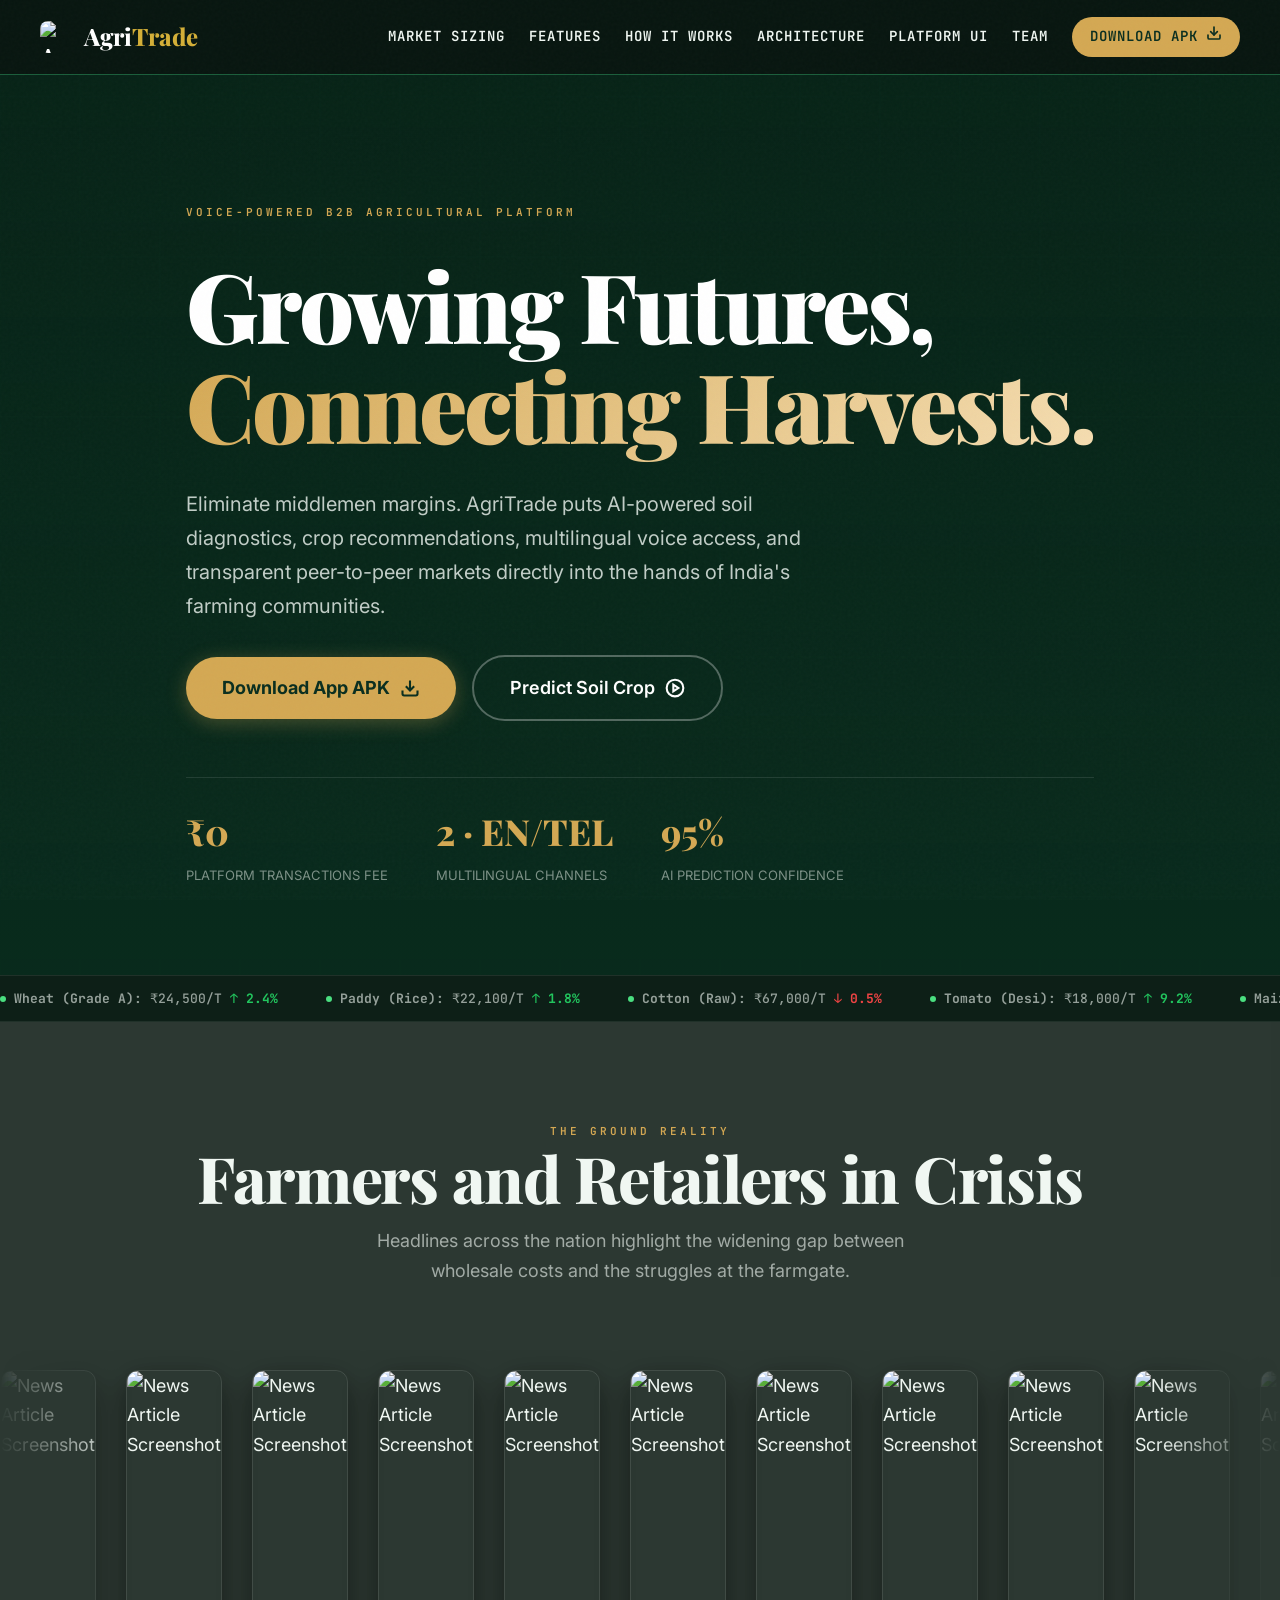
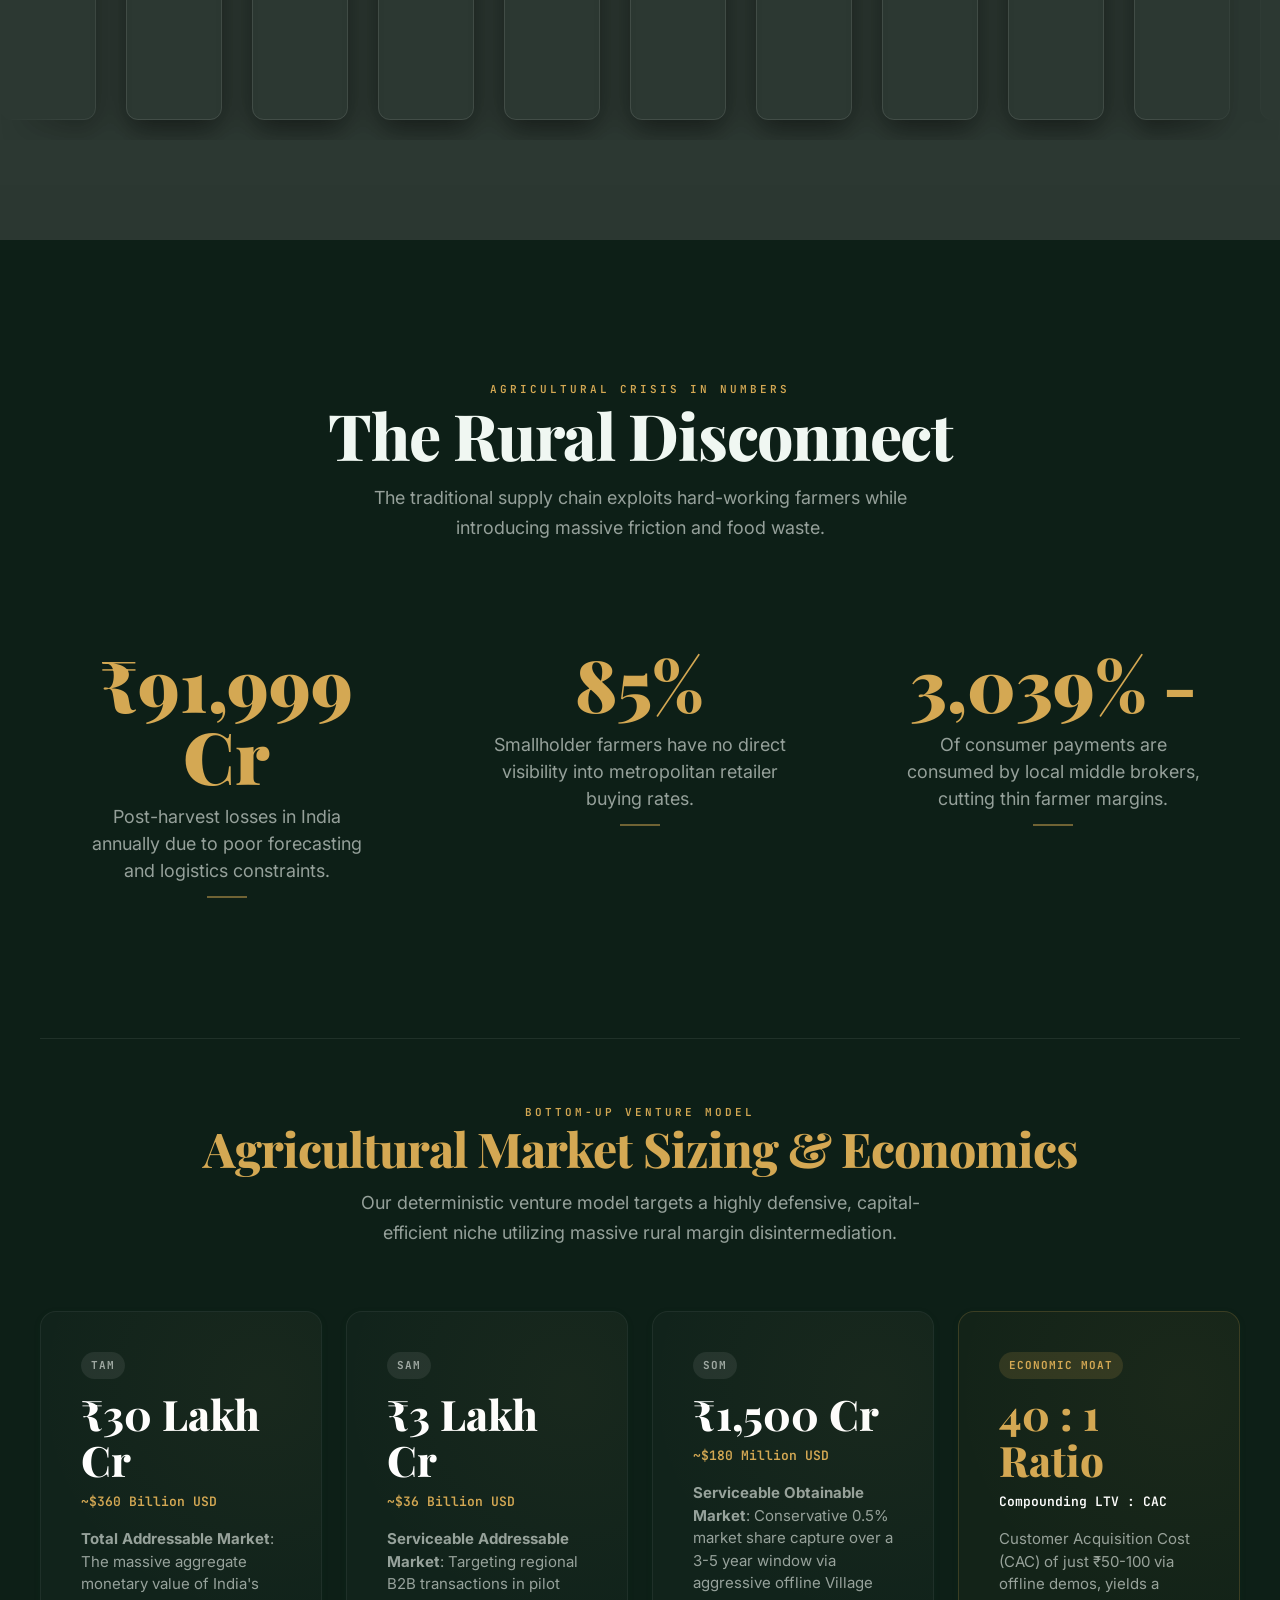
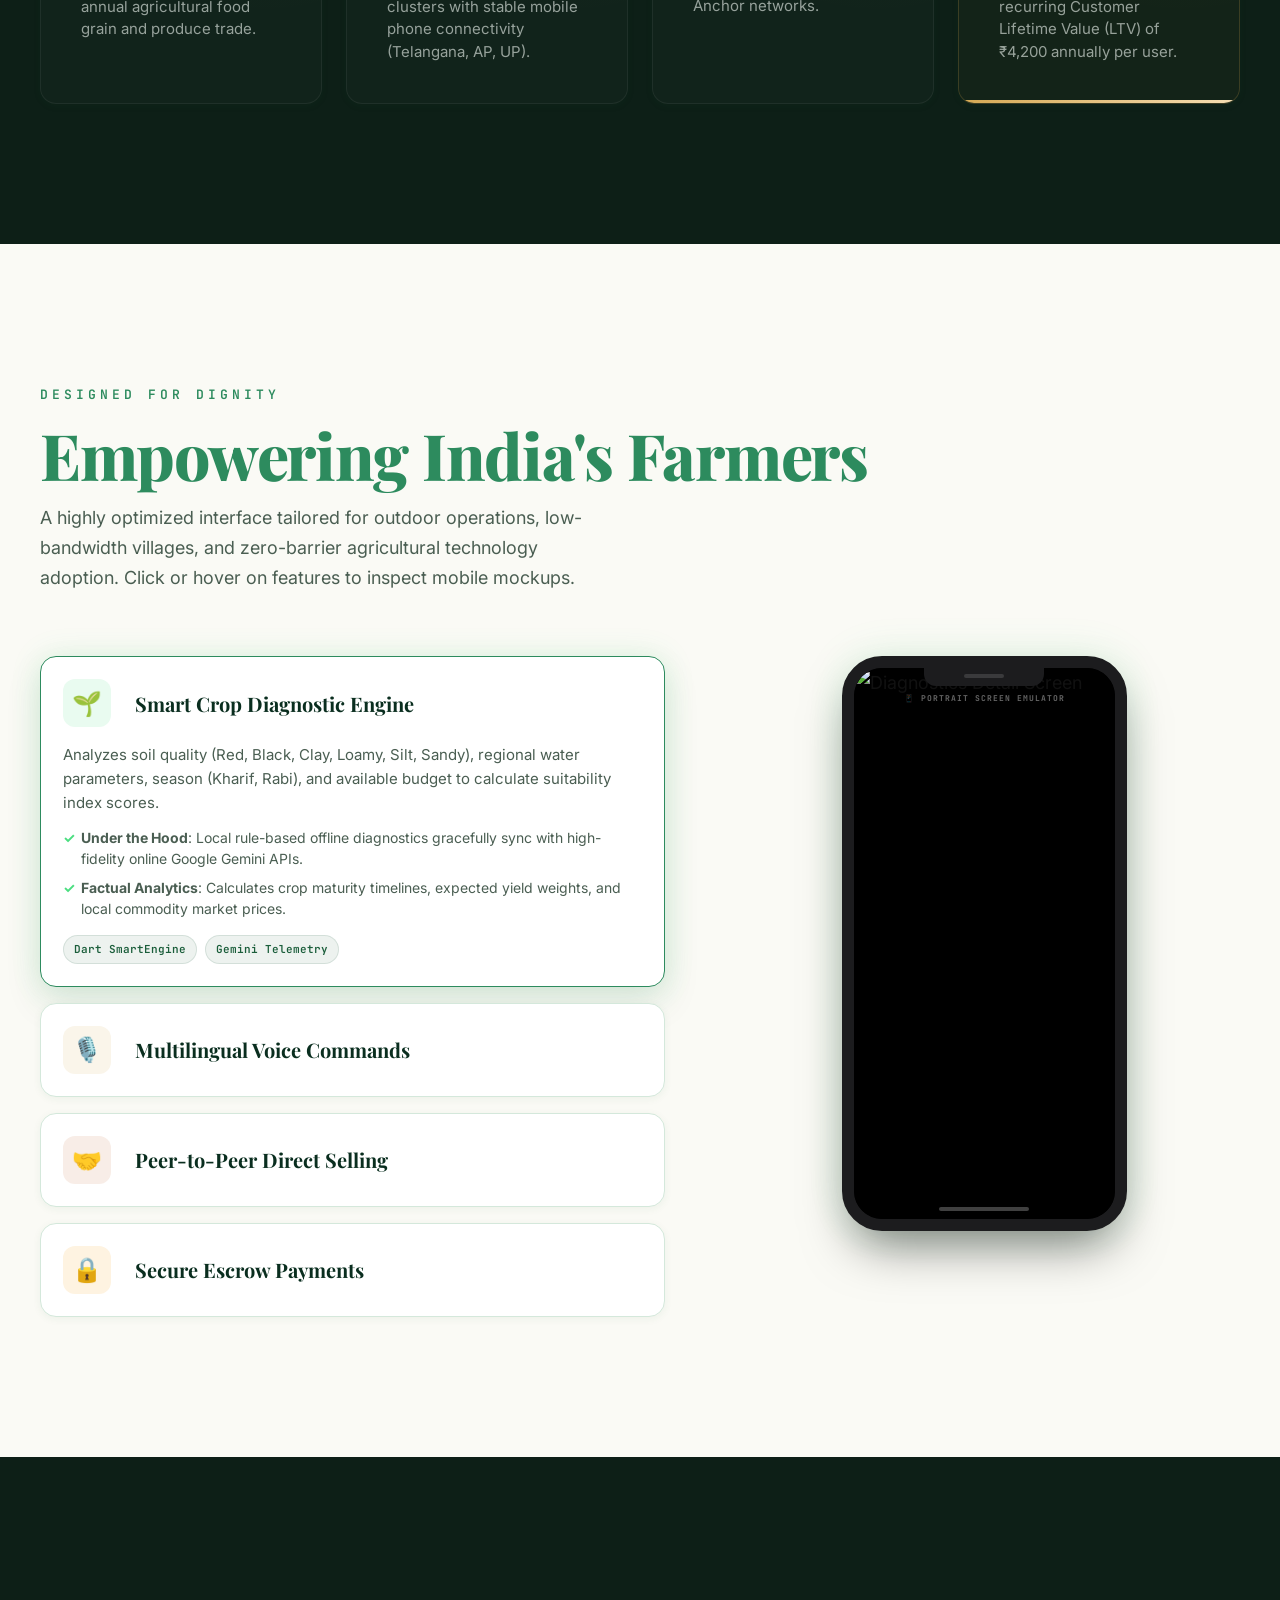
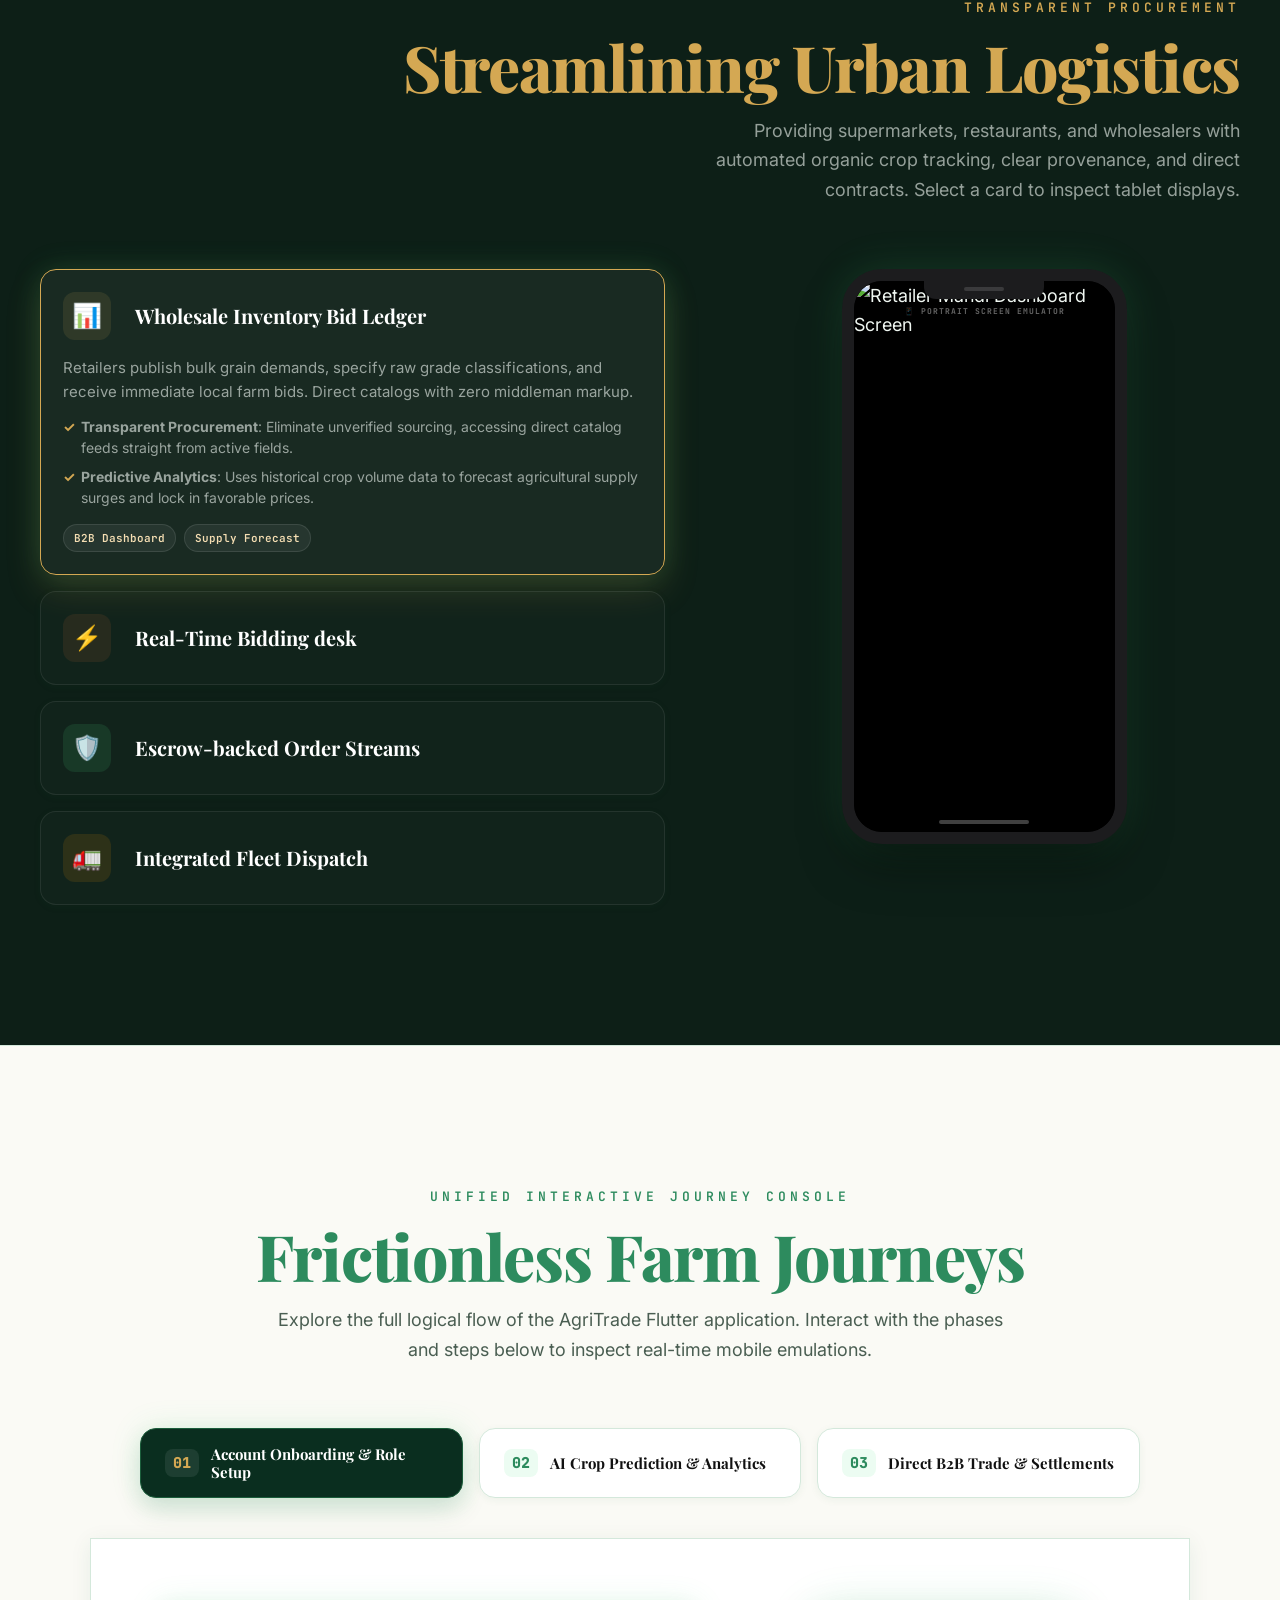
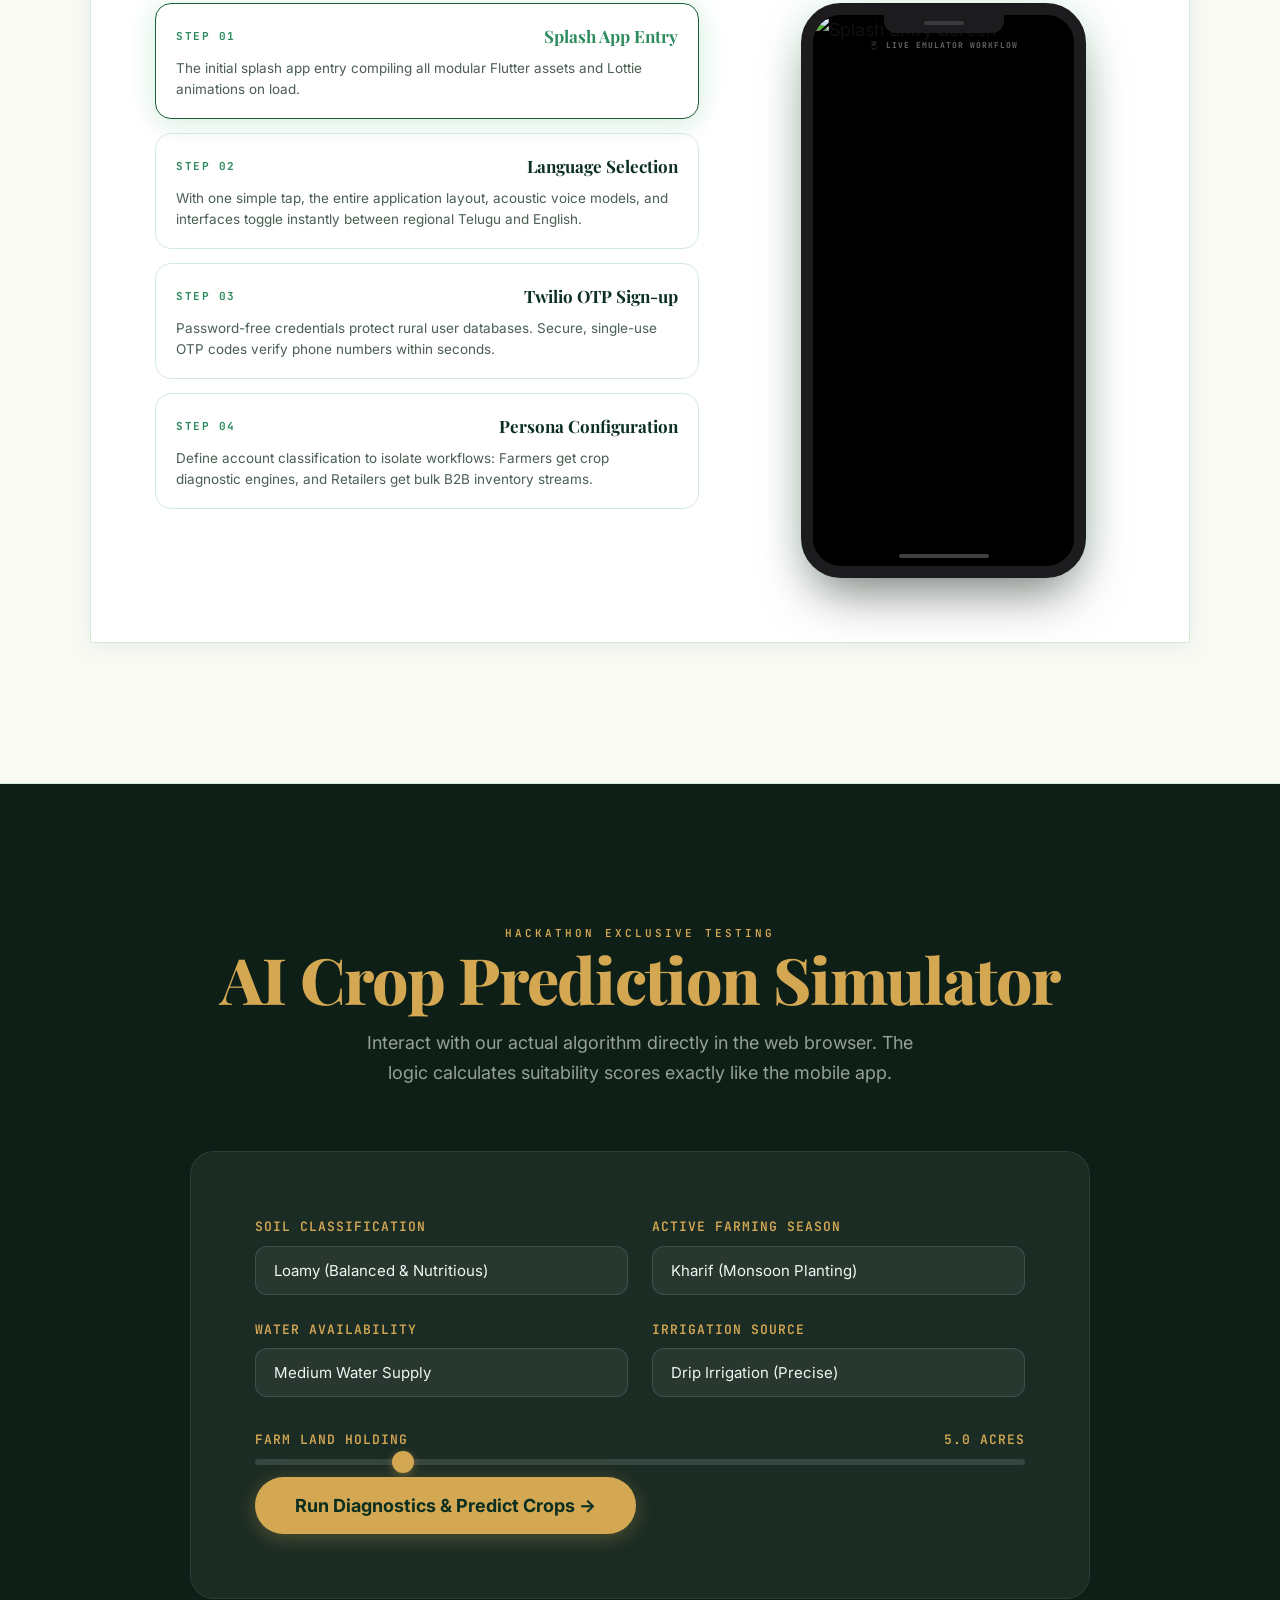
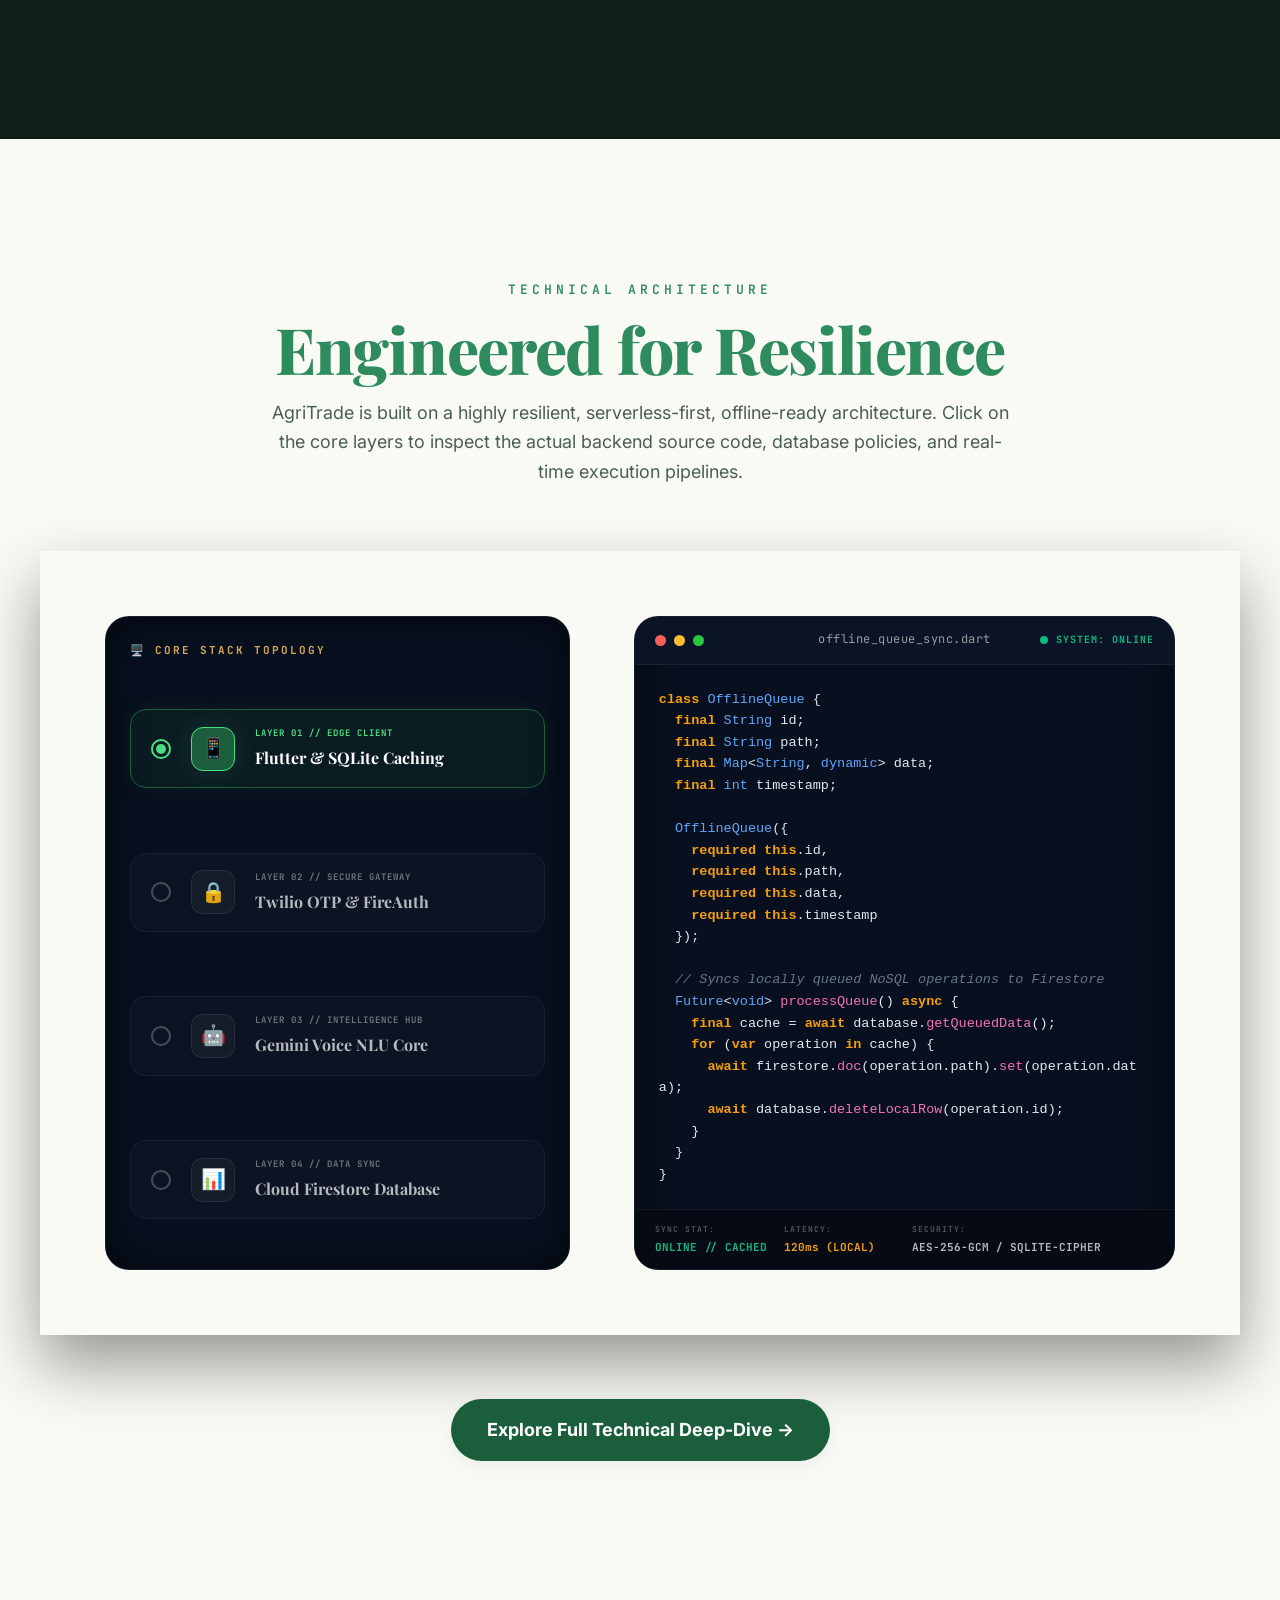
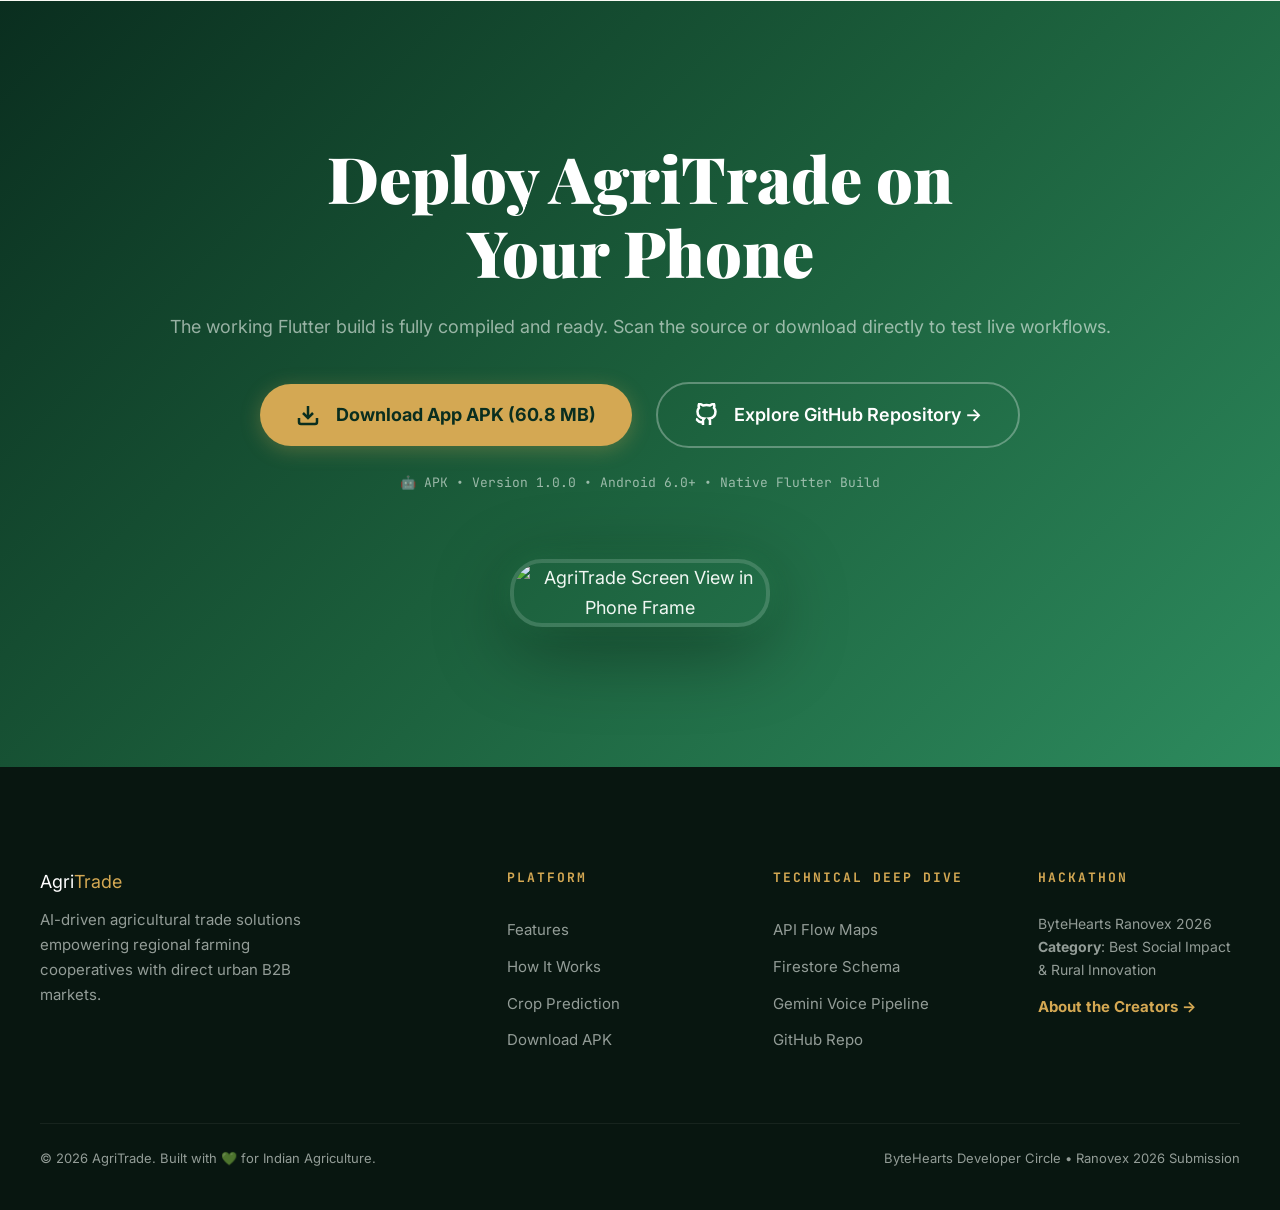
==== index.html @ 03b0468a "Initial commit - Core application files" ====
<!DOCTYPE html>
<html lang="en">
<head>
  <meta charset="UTF-8">
  <meta name="viewport" content="width=device-width, initial-scale=1.0">
  
  <!-- SEO Meta Tags -->
  <title>AgriTrade — AI-Powered Crop Intelligence & Direct Trading Platform</title>
  <meta name="description" content="Empowering 150M+ Indian farmers with real-time AI crop prediction, multi-lingual voice search, direct-to-retailer trade markets, and micro-analytics. Build for ByteHearts Ranovex 2026.">
  <meta name="keywords" content="agriculture, AI crop prediction, direct trading, rural fintech, smart farming, voice accessibility, Flutter agriculture, India farm tech">
  <meta name="author" content="AgriTrade Dev Team">
  
  <!-- Style Sheet -->
  <link rel="stylesheet" href="./style_v75.css">
</head>
<body>

  <!-- ── Premium Page Loader ── -->
  <div class="page-loader" id="page-loader">
    <img src="./assets/images/app_icon.png" alt="AgriTrade Logo" class="loader-logo">
    <div class="loader-text">AGRITRADE</div>
    <div style="font-family: var(--font-mono); font-size: 11px; color: var(--text-muted); margin-top: -8px; opacity: 0.8;">PRECISELY ORGANIC &middot; INTELLIGENTLY CONNECTED</div>
  </div>

  <!-- ── Simple Static Navigation ── -->
  <nav class="simple-nav">
    <a href="./index.html" class="simple-logo">
      <img src="./assets/images/app_icon.png" alt="AgriTrade Logo" style="height:32px; width:32px; border-radius:8px;">
      <span>Agri<span style="color:#d4af37">Trade</span></span>
    </a>
    <div class="simple-links">
      <a href="#market-metrics">Market Sizing</a>
      <a href="#features">Features</a>
      <a href="#how-it-works">How It Works</a>
      <a href="./architecture.html">Architecture</a>
      <a href="./features.html">Platform UI</a>
      <a href="./about.html">Team</a>
      <a href="./assets/agri_trade_app.apk" class="nav-cta" download id="nav-download-btn">
        <span>Download APK</span>
        <svg width="16" height="16" viewBox="0 0 24 24" fill="none" stroke="currentColor" stroke-width="2.5" stroke-linecap="round" stroke-linejoin="round"><path d="M21 15v4a2 2 0 0 1-2 2H5a2 2 0 0 1-2-2v-4"></path><polyline points="7 10 12 15 17 10"></polyline><line x1="12" y1="15" x2="12" y2="3"></line></svg>
      </a>
    </div>
  </nav>

  <!-- ── Section 1: Hero Canvas Sequence ── -->
  <header class="hero" id="hero-section">
    <div class="hero-canvas" id="canvas-container">
      <canvas id="scroll-canvas"></canvas>
      <img src="./assets/images/Terraced Paddies.jpeg" class="hero-fallback-img" alt="Terraced Rice Paddies Fallback">
    </div>
    <div class="hero-overlay"></div>
    
    <div class="hero-content">
      <div class="overline animate-delay-1">VOICE-POWERED B2B AGRICULTURAL PLATFORM</div>
      <h1 class="hero-title animate-delay-2">
        Growing Futures,<br>
        <span class="highlight">Connecting Harvests.</span>
      </h1>
      <p class="hero-subtitle animate-delay-3">
        Eliminate middlemen margins. AgriTrade puts AI-powered soil diagnostics, crop recommendations, multilingual voice access, and transparent peer-to-peer markets directly into the hands of India's farming communities.
      </p>
      
      <div class="hero-cta-row animate-delay-4">
        <a href="./assets/agri_trade_app.apk" class="btn-primary" download id="hero-download-apk">
          <span>Download App APK</span>
          <svg width="20" height="20" viewBox="0 0 24 24" fill="none" stroke="currentColor" stroke-width="2.5"><path d="M21 15v4a2 2 0 0 1-2 2H5a2 2 0 0 1-2-2v-4"></path><polyline points="7 10 12 15 17 10"></polyline><line x1="12" y1="15" x2="12" y2="3"></line></svg>
        </a>
        <a href="#simulator" class="btn-outline">
          <span>Predict Soil Crop</span>
          <svg width="20" height="20" viewBox="0 0 24 24" fill="none" stroke="currentColor" stroke-width="2.5"><circle cx="12" cy="12" r="10"></circle><polygon points="10 8 16 12 10 16 10 8"></polygon></svg>
        </a>
      </div>

      <!-- Quick stats indicators -->
      <div class="hero-stats animate-delay-5">
        <div>
          <div class="hero-stat-value">₹0</div>
          <div class="hero-stat-label">PLATFORM TRANSACTIONS FEE</div>
        </div>
        <div>
          <div class="hero-stat-value">2 &middot; EN/TEL</div>
          <div class="hero-stat-label">MULTILINGUAL CHANNELS</div>
        </div>
        <div>
          <div class="hero-stat-value">95%</div>
          <div class="hero-stat-label">AI PREDICTION CONFIDENCE</div>
        </div>
      </div>
    </div>
  </header>

  <!-- Live scrolling ticker strip underneath hero -->
  <div class="marquee-strip section-dark">
    <div class="marquee-track" id="live-scroller-track">
      <!-- Populated dynamically by app.js -->
    </div>
  </div>

  <!-- ── New Section: Farmers & Retailers News ── -->
  <section class="news-crisis-section section-dark" id="news-crisis" style="background: url('./assets/farmer_struggle_bg.png') center/cover no-repeat; position: relative; padding: var(--space-2xl) 0; overflow: hidden;">
    <div style="position: absolute; inset: 0; background: rgba(8, 22, 16, 0.85); z-index: 1;"></div>
    
    <div class="container" style="position: relative; z-index: 2;">
      <div class="section-header text-center reveal">
        <div class="overline">THE GROUND REALITY</div>
        <h2 class="section-title">Farmers and Retailers in Crisis</h2>
        <p class="section-subtitle" style="margin: var(--space-sm) auto var(--space-xl);">Headlines across the nation highlight the widening gap between wholesale costs and the struggles at the farmgate.</p>
      </div>

      <!-- Slow side-rolling animation marquee -->
      <div class="news-marquee-container">
        <div class="news-marquee-track">
          <!-- Primary Set -->
          <img src="./assets/news_gen/news_gen_1.png" alt="News Article Screenshot" class="news-screenshot">
          <img src="./assets/news_gen/news_gen_2.png" alt="News Article Screenshot" class="news-screenshot">
          <img src="./assets/news_gen/news_gen_3.png" alt="News Article Screenshot" class="news-screenshot">
          <img src="./assets/news_gen/news_gen_4.png" alt="News Article Screenshot" class="news-screenshot">
          <img src="./assets/news_gen/news_gen_1.png" alt="News Article Screenshot" class="news-screenshot">
          <img src="./assets/news_gen/news_gen_2.png" alt="News Article Screenshot" class="news-screenshot">
          <img src="./assets/news_gen/news_gen_3.png" alt="News Article Screenshot" class="news-screenshot">
          <!-- Duplicate Set for Seamless Looping -->
          <img src="./assets/news_gen/news_gen_1.png" alt="News Article Screenshot" class="news-screenshot">
          <img src="./assets/news_gen/news_gen_2.png" alt="News Article Screenshot" class="news-screenshot">
          <img src="./assets/news_gen/news_gen_3.png" alt="News Article Screenshot" class="news-screenshot">
          <img src="./assets/news_gen/news_gen_4.png" alt="News Article Screenshot" class="news-screenshot">
          <img src="./assets/news_gen/news_gen_1.png" alt="News Article Screenshot" class="news-screenshot">
          <img src="./assets/news_gen/news_gen_2.png" alt="News Article Screenshot" class="news-screenshot">
          <img src="./assets/news_gen/news_gen_3.png" alt="News Article Screenshot" class="news-screenshot">
        </div>
      </div>
    </div>
  </section>

  <!-- ── Section 2: "The Problem" Impact Section ── -->
  <section class="impact-section section-dark" id="the-problem">
    <div class="container">
      <div class="section-header text-center reveal">
        <div class="overline">AGRICULTURAL CRISIS IN NUMBERS</div>
        <h2 class="section-title">The Rural Disconnect</h2>
        <p class="section-subtitle" style="margin: var(--space-sm) auto 0;">The traditional supply chain exploits hard-working farmers while introducing massive friction and food waste.</p>
      </div>

      <div class="impact-grid stagger-children" style="margin-bottom: var(--space-2xl);">
        <div class="impact-card reveal">
          <div class="impact-number" data-target="₹92,000 Cr">₹0</div>
          <div class="impact-label">Post-harvest losses in India annually due to poor forecasting and logistics constraints.</div>
          <div class="impact-divider"></div>
        </div>
        
        <div class="impact-card reveal">
          <div class="impact-number" data-target="86%">0%</div>
          <div class="impact-label">Smallholder farmers have no direct visibility into metropolitan retailer buying rates.</div>
          <div class="impact-divider"></div>
        </div>
        
        <div class="impact-card reveal">
          <div class="impact-number" data-target="30% - 40%">0%</div>
          <div class="impact-label">Of consumer payments are consumed by local middle brokers, cutting thin farmer margins.</div>
          <div class="impact-divider"></div>
        </div>
      </div>

      <!-- Bottom-Up Market Capability Grid (Extracted from startup report) -->
      <div id="market-metrics" style="padding-top: var(--space-xl); border-top: 1px solid rgba(255,255,255,0.08);">
        <div class="section-header text-center reveal">
          <div class="overline">BOTTOM-UP VENTURE MODEL</div>
          <h2 class="section-title text-gold" style="font-size: var(--font-h2);">Agricultural Market Sizing & Economics</h2>
          <p class="section-subtitle" style="margin: var(--space-sm) auto 0; color: var(--text-on-dark-muted);">Our deterministic venture model targets a highly defensive, capital-efficient niche utilizing massive rural margin disintermediation.</p>
        </div>

        <div class="market-metrics-grid stagger-children">
          <!-- Card 1: TAM -->
          <div class="market-metric-card reveal">
            <div class="metric-badge">TAM</div>
            <div class="metric-value">₹30 Lakh Cr</div>
            <div class="metric-usd">~$360 Billion USD</div>
            <p class="metric-desc"><strong>Total Addressable Market</strong>: The massive aggregate monetary value of India's annual agricultural food grain and produce trade.</p>
          </div>

          <!-- Card 2: SAM -->
          <div class="market-metric-card reveal">
            <div class="metric-badge">SAM</div>
            <div class="metric-value">₹3 Lakh Cr</div>
            <div class="metric-usd">~$36 Billion USD</div>
            <p class="metric-desc"><strong>Serviceable Addressable Market</strong>: Targeting regional B2B transactions in pilot clusters with stable mobile phone connectivity (Telangana, AP, UP).</p>
          </div>

          <!-- Card 3: SOM -->
          <div class="market-metric-card reveal">
            <div class="metric-badge">SOM</div>
            <div class="metric-value">₹1,500 Cr</div>
            <div class="metric-usd">~$180 Million USD</div>
            <p class="metric-desc"><strong>Serviceable Obtainable Market</strong>: Conservative 0.5% market share capture over a 3-5 year window via aggressive offline Village Anchor networks.</p>
          </div>

          <!-- Card 4: Economics -->
          <div class="market-metric-card reveal highlight-gold">
            <div class="metric-badge gold">ECONOMIC MOAT</div>
            <div class="metric-value">40 : 1 Ratio</div>
            <div class="metric-usd">Compounding LTV : CAC</div>
            <p class="metric-desc">Customer Acquisition Cost (CAC) of just ₹50-100 via offline demos, yields a recurring Customer Lifetime Value (LTV) of ₹4,200 annually per user.</p>
          </div>
        </div>
      </div>
    </div>
  </section>

  <!-- ── Section 3: "For Farmers" INTERACTIVE Showcase ── -->
  <section class="features-section" id="features">
    <div class="container">
      <div class="section-header reveal">
        <div class="section-overline">DESIGNED FOR DIGNITY</div>
        <h2 class="section-title text-green">Empowering India's Farmers</h2>
        <p class="section-subtitle">A highly optimized interface tailored for outdoor operations, low-bandwidth villages, and zero-barrier agricultural technology adoption. Click or hover on features to inspect mobile mockups.</p>
      </div>

      <div class="showcase-container reveal">
        <!-- Left Side: Expandable Feature Triggers -->
        <div class="showcase-menu" id="farmer-showcase-menu">
          
          <!-- Trigger 1 -->
          <div class="showcase-card active" data-feature="farmer-diagnostics">
            <div class="showcase-card-header">
              <div class="bento-icon bento-icon-green">🌱</div>
              <h3 class="showcase-card-title">Smart Crop Diagnostic Engine</h3>
            </div>
            <div class="showcase-card-body">
              <p class="showcase-card-desc">Analyzes soil quality (Red, Black, Clay, Loamy, Silt, Sandy), regional water parameters, season (Kharif, Rabi), and available budget to calculate suitability index scores.</p>
              <ul class="showcase-card-bullets">
                <li><strong>Under the Hood</strong>: Local rule-based offline diagnostics gracefully sync with high-fidelity online Google Gemini APIs.</li>
                <li><strong>Factual Analytics</strong>: Calculates crop maturity timelines, expected yield weights, and local commodity market prices.</li>
              </ul>
              <div class="showcase-card-badges">
                <span class="showcase-card-badge">Dart SmartEngine</span>
                <span class="showcase-card-badge">Gemini Telemetry</span>
              </div>
            </div>
          </div>

          <!-- Trigger 2 -->
          <div class="showcase-card" data-feature="farmer-voice">
            <div class="showcase-card-header">
              <div class="bento-icon bento-icon-gold">🎙️</div>
              <h3 class="showcase-card-title">Multilingual Voice Commands</h3>
            </div>
            <div class="showcase-card-body">
              <p class="showcase-card-desc">No typing required. Speech-to-text NLP pipeline allows illiterate and semi-literate farmers to request recommendations and post bids entirely by speaking naturally.</p>
              <ul class="showcase-card-bullets">
                <li><strong>Intelligent Parser</strong>: Decodes unstructured regional audio strings (English/Telugu accents) into strict, typed JSON trade objects.</li>
                <li><strong>Accessibility Index (AQ)</strong>: Features 150x150px touch buttons, clear sound wave animations, and immediate voice-back confirmations.</li>
              </ul>
              <div class="showcase-card-badges">
                <span class="showcase-card-badge">Speech-To-Text SDK</span>
                <span class="showcase-card-badge">Vernacular NLU</span>
              </div>
            </div>
          </div>

          <!-- Trigger 3 -->
          <div class="showcase-card" data-feature="farmer-trade">
            <div class="showcase-card-header">
              <div class="bento-icon bento-icon-terra">🤝</div>
              <h3 class="showcase-card-title">Peer-to-Peer Direct Selling</h3>
            </div>
            <div class="showcase-card-body">
              <p class="showcase-card-desc">Bypass localized commission mandis completely. Upload active crop stock details, establish direct bidding triggers, and contract directly with metropolitan wholesale buyers.</p>
              <ul class="showcase-card-bullets">
                <li><strong>Broker Disintermediation</strong>: Flat 2% platform transaction rate vs 30-40% traditional middlebroker margins.</li>
                <li><strong>Escrow Guarantee</strong>: Payment is held securely in digital vaults and only released to the farmer upon dual QR delivery checks.</li>
              </ul>
              <div class="showcase-card-badges">
                <span class="showcase-card-badge">Escrow API Integration</span>
                <span class="showcase-card-badge">Direct Market</span>
              </div>
            </div>
          </div>

          <!-- Trigger 4 -->
          <div class="showcase-card" data-feature="farmer-escrow">
            <div class="showcase-card-header">
              <div class="bento-icon bento-icon-sun">🔒</div>
              <h3 class="showcase-card-title">Secure Escrow Payments</h3>
            </div>
            <div class="showcase-card-body">
              <p class="showcase-card-desc">Negotiated B2B trade funds are locked in secure digital vault buffers upon purchase order approval, ensuring farmers receive 100% payout security before dispatching their harvest.</p>
              <ul class="showcase-card-bullets">
                <li><strong>Payment Guarantee</strong>: Direct integrated UPI/Razorpay channels release escrow capital straight to local bank accounts upon final crop delivery validation.</li>
                <li><strong>Dual-Signature Checkout</strong>: Rehearsed safety layers require dual QR matching to release escrow, protecting against disputes, payload deviations, or payment default.</li>
              </ul>
              <div class="showcase-card-badges">
                <span class="showcase-card-badge">Razorpay/UPI API</span>
                <span class="showcase-card-badge">Instant Settlement</span>
              </div>
            </div>
          </div>

        </div>

        <!-- Right Side: Vertical Smartphone Hardware Mockup Bezel -->
        <div class="showcase-visual">
          <div class="device-mockup-portrait">
            <div class="device-notch"></div>
            <div class="device-screen-indicator">📱 PORTRAIT SCREEN EMULATOR</div>
            <div class="device-screen">
              <!-- Active screens cross-faded smoothly -->
              <img src="./assets/screenshots/screen_15.jpg" class="device-screenshot active" id="farmer-screenshot-diagnostics" alt="Diagnostics Detail Screen">
              <img src="./assets/screenshots/screen_11.jpg" class="device-screenshot" id="farmer-screenshot-voice" alt="Hands-free Voice Assistant Screen">
              <img src="./assets/screenshots/screen_10.jpg" class="device-screenshot" id="farmer-screenshot-trade" alt="Crop Listing Upload Screen">
              <img src="./assets/screenshots/screen_25.jpg" class="device-screenshot" id="farmer-screenshot-escrow" alt="Secure Escrow Payment Logs Screen">
            </div>
            <div class="device-button"></div>
          </div>
        </div>
      </div>
    </div>
  </section>

  <!-- ── Section 4: "For Retailers" INTERACTIVE Showcase ── -->
  <section class="features-section section-dark" id="retailer-features">
    <div class="container">
      <div class="section-header text-right reveal" style="text-align: right; display: flex; flex-direction: column; align-items: flex-end; margin-left: auto;">
        <div class="section-overline">TRANSPARENT PROCUREMENT</div>
        <h2 class="section-title text-gold">Streamlining Urban Logistics</h2>
        <p class="section-subtitle">Providing supermarkets, restaurants, and wholesalers with automated organic crop tracking, clear provenance, and direct contracts. Select a card to inspect tablet displays.</p>
      </div>

      <div class="showcase-container showcase-container-reversed reveal">
        <!-- Left Side: Portrait Smartphone Hardware Bezel -->
        <div class="showcase-visual">
          <div class="device-mockup-portrait">
            <div class="device-notch"></div>
            <div class="device-screen-indicator">📱 PORTRAIT SCREEN EMULATOR</div>
            <div class="device-screen">
              <!-- Active screens cross-faded smoothly -->
              <img src="./assets/screenshots/screen_21.jpg" class="device-screenshot active" id="retailer-screenshot-ledger" alt="Retailer Mandi Dashboard Screen">
              <img src="./assets/screenshots/screen_18.jpg" class="device-screenshot" id="retailer-screenshot-bidding" alt="Active Auctions Bid Ledger Screen">
              <img src="./assets/screenshots/screen_23.jpg" class="device-screenshot" id="retailer-screenshot-orders" alt="Wholesaler Order Stream Screen">
              <img src="./assets/screenshots/screen_30.jpg" class="device-screenshot" id="retailer-screenshot-shipping" alt="Order Fulfillment Shipping Screen">
            </div>
            <div class="device-button"></div>
          </div>
        </div>

        <!-- Right Side: Expandable Retailer Feature Triggers -->
        <div class="showcase-menu" id="retailer-showcase-menu">
          
          <!-- Trigger 1 -->
          <div class="showcase-card showcase-card-dark active" data-feature="retailer-ledger">
            <div class="showcase-card-header">
              <div class="bento-icon bento-icon-gold">📊</div>
              <h3 class="showcase-card-title text-gold">Wholesale Inventory Bid Ledger</h3>
            </div>
            <div class="showcase-card-body">
              <p class="showcase-card-desc">Retailers publish bulk grain demands, specify raw grade classifications, and receive immediate local farm bids. Direct catalogs with zero middleman markup.</p>
              <ul class="showcase-card-bullets">
                <li><strong>Transparent Procurement</strong>: Eliminate unverified sourcing, accessing direct catalog feeds straight from active fields.</li>
                <li><strong>Predictive Analytics</strong>: Uses historical crop volume data to forecast agricultural supply surges and lock in favorable prices.</li>
              </ul>
              <div class="showcase-card-badges">
                <span class="showcase-card-badge dark">B2B Dashboard</span>
                <span class="showcase-card-badge dark">Supply Forecast</span>
              </div>
            </div>
          </div>

          <!-- Trigger 2 -->
          <div class="showcase-card showcase-card-dark" data-feature="retailer-bidding">
            <div class="showcase-card-header">
              <div class="bento-icon bento-icon-terra">⚡</div>
              <h3 class="showcase-card-title text-gold">Real-Time Bidding desk</h3>
            </div>
            <div class="showcase-card-body">
              <p class="showcase-card-desc">Submit competitive digital bids directly to local farm cooperatives. Dynamic auctions match active buyers with verified grain payloads in real-time.</p>
              <ul class="showcase-card-bullets">
                <li><strong>Digital Escrow Contracts</strong>: Standardized quality grading binds transaction records, preventing payment default.</li>
                <li><strong>Audit Trails</strong>: Instantly access verified history logs of bid adjustments, transport parameters, and seller ratings.</li>
              </ul>
              <div class="showcase-card-badges">
                <span class="showcase-card-badge dark">Escrow Ledger</span>
                <span class="showcase-card-badge dark">Verified Ratings</span>
              </div>
            </div>
          </div>

          <!-- Trigger 3 -->
          <div class="showcase-card showcase-card-dark" data-feature="retailer-orders">
            <div class="showcase-card-header">
              <div class="bento-icon bento-icon-green">🛡️</div>
              <h3 class="showcase-card-title text-gold">Escrow-backed Order Streams</h3>
            </div>
            <div class="showcase-card-body">
              <p class="showcase-card-desc">Onboard farm lists with robust WebSocket synchronization. One-tap transaction confirmations bind payments dynamically, protecting margins.</p>
              <ul class="showcase-card-bullets">
                <li><strong>QR Verification</strong>: Two-party checkout release. Wholesalers scan the logistics driver's badge upon crop weight validation.</li>
                <li><strong>Dispute Console</strong>: Instantly files discrepancies if cargo quality or weight fails to match digital manifests.</li>
              </ul>
              <div class="showcase-card-badges">
                <span class="showcase-card-badge dark">Reactive Streams</span>
                <span class="showcase-card-badge dark">QR Signature Gate</span>
              </div>
            </div>
          </div>

          <!-- Trigger 4 -->
          <div class="showcase-card showcase-card-dark" data-feature="retailer-shipping">
            <div class="showcase-card-header">
              <div class="bento-icon bento-icon-sun">🚛</div>
              <h3 class="showcase-card-title text-gold">Integrated Fleet Dispatch</h3>
            </div>
            <div class="showcase-card-body">
              <p class="showcase-card-desc">Track active shipments from pickup coordinates straight to your warehouse gate. Real-time document routing ensures smooth highway transit.</p>
              <ul class="showcase-card-bullets">
                <li><strong>Logistics Maps</strong>: Active integration provides logistics drivers with optimal routes, bypassing gridlocks.</li>
                <li><strong>Signed Receipts</strong>: Access electronic bills of lading and digitally signed delivery receipts instantly on-screen.</li>
              </ul>
              <div class="showcase-card-badges">
                <span class="showcase-card-badge dark">Transit Telemetry</span>
                <span class="showcase-card-badge dark">Digital Receipting</span>
              </div>
            </div>
          </div>

        </div>
      </div>
    </div>
  </section>  <!-- ── Section 5: "How It Works" Step-by-Step Interactive Journey Console ── -->
  <section class="journey-section" id="how-it-works">
    <div class="container">
      <div class="section-header text-center reveal">
        <div class="section-overline">UNIFIED INTERACTIVE JOURNEY CONSOLE</div>
        <h2 class="section-title text-green">Frictionless Farm Journeys</h2>
        <p class="section-subtitle" style="margin: var(--space-sm) auto 0; max-width: 750px;">Explore the full logical flow of the AgriTrade Flutter application. Interact with the phases and steps below to inspect real-time mobile emulations.</p>
      </div>

      <!-- Phase Selector Ribbon -->
      <div class="journey-phase-tabs reveal">
        <button class="phase-tab active" data-phase="1">
          <span class="phase-num">01</span>
          <span class="phase-text">Account Onboarding & Role Setup</span>
        </button>
        <button class="phase-tab" data-phase="2">
          <span class="phase-num">02</span>
          <span class="phase-text">AI Crop Prediction & Analytics</span>
        </button>
        <button class="phase-tab" data-phase="3">
          <span class="phase-num">03</span>
          <span class="phase-text">Direct B2B Trade & Settlements</span>
        </button>
      </div>

      <!-- Journey Console Wrapper -->
      <div class="journey-console reveal">
        
        <!-- Left: Interactive Journey Step list -->
        <div class="journey-sidebar" id="journey-showcase-menu">
          
          <!-- Phase 1 Steps -->
          <div class="journey-steps-group active" data-phase-group="1">
            <div class="journey-step-card active" data-step="1" data-screenshot="screen_01">
              <div class="step-card-header">
                <span class="step-card-number">Step 01</span>
                <h3 class="step-card-title">Splash App Entry</h3>
              </div>
              <p class="step-card-desc">The initial splash app entry compiling all modular Flutter assets and Lottie animations on load.</p>
            </div>
            <div class="journey-step-card" data-step="2" data-screenshot="screen_03">
              <div class="step-card-header">
                <span class="step-card-number">Step 02</span>
                <h3 class="step-card-title">Language Selection</h3>
              </div>
              <p class="step-card-desc">With one simple tap, the entire application layout, acoustic voice models, and interfaces toggle instantly between regional Telugu and English.</p>
            </div>
            <div class="journey-step-card" data-step="3" data-screenshot="screen_07">
              <div class="step-card-header">
                <span class="step-card-number">Step 03</span>
                <h3 class="step-card-title">Twilio OTP Sign-up</h3>
              </div>
              <p class="step-card-desc">Password-free credentials protect rural user databases. Secure, single-use OTP codes verify phone numbers within seconds.</p>
            </div>
            <div class="journey-step-card" data-step="4" data-screenshot="screen_05">
              <div class="step-card-header">
                <span class="step-card-number">Step 04</span>
                <h3 class="step-card-title">Persona Configuration</h3>
              </div>
              <p class="step-card-desc">Define account classification to isolate workflows: Farmers get crop diagnostic engines, and Retailers get bulk B2B inventory streams.</p>
            </div>
          </div>

          <!-- Phase 2 Steps -->
          <div class="journey-steps-group" data-phase-group="2">
            <div class="journey-step-card" data-step="5" data-screenshot="screen_12">
              <div class="step-card-header">
                <span class="step-card-number">Step 05</span>
                <h3 class="step-card-title">Diagnostic Inputs</h3>
              </div>
              <p class="step-card-desc">Farmers enter localized soil classification parameters (Red, Black, Clay, Loamy) alongside regional water supply levels and current budget constraints.</p>
            </div>
            <div class="journey-step-card" data-step="6" data-screenshot="screen_13">
              <div class="step-card-header">
                <span class="step-card-number">Step 06</span>
                <h3 class="step-card-title">AI Suitability Matching</h3>
              </div>
              <p class="step-card-desc">Advanced algorithms weigh soil and water vectors to rank matching crop types with exact confidence percentages.</p>
            </div>
            <div class="journey-step-card" data-step="7" data-screenshot="screen_15">
              <div class="step-card-header">
                <span class="step-card-number">Step 07</span>
                <h3 class="step-card-title">Crop Suitability Details</h3>
              </div>
              <p class="step-card-desc">Generative AI reports analyze chemical soil parameters to display predicted yield weights, projected rates, and detailed crop care tips.</p>
            </div>
            <div class="journey-step-card" data-step="8" data-screenshot="screen_11">
              <div class="step-card-header">
                <span class="step-card-number">Step 08</span>
                <h3 class="step-card-title">Multilingual Voice Commands</h3>
              </div>
              <p class="step-card-desc">Farmers speak naturally in regional Telugu or English accents to execute bids, request soil advice, or explore buyers completely hands-free.</p>
            </div>
          </div>

          <!-- Phase 3 Steps -->
          <div class="journey-steps-group" data-phase-group="3">
            <div class="journey-step-card" data-step="9" data-screenshot="screen_10">
              <div class="step-card-header">
                <span class="step-card-number">Step 09</span>
                <h3 class="step-card-title">Publish Crop Payloads</h3>
              </div>
              <p class="step-card-desc">Farmers instantly upload active harvest weight listings, adding visual proof and price expectations directly into the shared B2B mandi directory.</p>
            </div>
            <div class="journey-step-card" data-step="10" data-screenshot="screen_18">
              <div class="step-card-header">
                <span class="step-card-number">Step 10</span>
                <h3 class="step-card-title">Real-Time Bids Ledger</h3>
              </div>
              <p class="step-card-desc">Regional wholesalers, supermarkets, and hotels inspect harvest payloads and submit direct, competitive price bids on active listings.</p>
            </div>
            <div class="journey-step-card" data-step="11" data-screenshot="screen_25">
              <div class="step-card-header">
                <span class="step-card-number">Step 11</span>
                <h3 class="step-card-title">Escrow Payment Logs</h3>
              </div>
              <p class="step-card-desc">Negotiated trade funds are secured in Razorpay/UPI digital escrow vaults, protecting farmers from wholesale payment defaults.</p>
            </div>
            <div class="journey-step-card" data-step="12" data-screenshot="screen_28">
              <div class="step-card-header">
                <span class="step-card-number">Step 12</span>
                <h3 class="step-card-title">Direct UPI Settlement</h3>
              </div>
              <p class="step-card-desc">Capital is released directly to the farmer's bank account upon matching dual-QR codes scanned at the logistics pickup gate.</p>
            </div>
          </div>

        </div>

        <!-- Right: Portrait Smartphone Bezel displaying active screenshots -->
        <div class="journey-visual">
          <div class="device-mockup-portrait">
            <div class="device-notch"></div>
            <div class="device-screen-indicator">📱 LIVE EMULATOR WORKFLOW</div>
            <div class="device-screen" id="journey-emulator-screen">
              <!-- Active screens cross-faded smoothly -->
              <img src="./assets/screenshots/screen_01.jpg" class="device-screenshot active" data-journey-screen="screen_01" alt="Splash Entry Screen">
              <img src="./assets/screenshots/screen_03.jpg" class="device-screenshot" data-journey-screen="screen_03" alt="Select Language Screen">
              <img src="./assets/screenshots/screen_07.jpg" class="device-screenshot" data-journey-screen="screen_07" alt="Mobile Input OTP Screen">
              <img src="./assets/screenshots/screen_05.jpg" class="device-screenshot" data-journey-screen="screen_05" alt="Persona Configuration Profile Screen">
              <img src="./assets/screenshots/screen_12.jpg" class="device-screenshot" data-journey-screen="screen_12" alt="Soil Diagnostic Input Screen">
              <img src="./assets/screenshots/screen_13.jpg" class="device-screenshot" data-journey-screen="screen_13" alt="AI Matching Recommendations Screen">
              <img src="./assets/screenshots/screen_15.jpg" class="device-screenshot" data-journey-screen="screen_15" alt="AI Recommendation Suitability Screen">
              <img src="./assets/screenshots/screen_11.jpg" class="device-screenshot" data-journey-screen="screen_11" alt="Voice Commands Input Screen">
              <img src="./assets/screenshots/screen_10.jpg" class="device-screenshot" data-journey-screen="screen_10" alt="Upload Crop Harvest Screen">
              <img src="./assets/screenshots/screen_18.jpg" class="device-screenshot" data-journey-screen="screen_18" alt="Auction Bidding Desk Screen">
              <img src="./assets/screenshots/screen_25.jpg" class="device-screenshot" data-journey-screen="screen_25" alt="Escrow Payment Logs Screen">
              <img src="./assets/screenshots/screen_28.jpg" class="device-screenshot" data-journey-screen="screen_28" alt="Smart Escrow Direct UPI Settlement Screen">
            </div>
            <div class="device-button"></div>
          </div>
        </div>

      </div>
    </div>
  </section>
  <!-- ── Section 6: "Try It Live" Crop Simulator Section ── -->
  <section class="simulator-section section-dark" id="simulator">
    <div class="container">
      <div class="section-header text-center reveal">
        <div class="overline">HACKATHON EXCLUSIVE TESTING</div>
        <h2 class="section-title text-gold">AI Crop Prediction Simulator</h2>
        <p class="section-subtitle" style="margin: var(--space-sm) auto 0;">Interact with our actual algorithm directly in the web browser. The logic calculates suitability scores exactly like the mobile app.</p>
      </div>

      <div class="simulator-wrapper reveal">
        <form class="simulator-card" id="simulator-form">
          <div class="simulator-grid">
            <!-- Soil -->
            <div class="sim-field">
              <label class="sim-label" for="soil-type">Soil Classification</label>
              <select class="sim-select" id="soil-type" required>
                <option value="Loamy">Loamy (Balanced & Nutritious)</option>
                <option value="Black">Black Soil (High Moisture Retention)</option>
                <option value="Red">Red Soil (Iron-rich, Acidic)</option>
                <option value="Clay">Clay (Dense, Retains Water)</option>
                <option value="Sandy">Sandy (Well Drained, Dry)</option>
                <option value="Silt">Silt (Fine Organic Silt)</option>
              </select>
            </div>

            <!-- Season -->
            <div class="sim-field">
              <label class="sim-label" for="season">Active Farming Season</label>
              <select class="sim-select" id="season" required>
                <option value="Kharif">Kharif (Monsoon Planting)</option>
                <option value="Rabi">Rabi (Winter Planting)</option>
                <option value="Summer">Summer (Dry Season)</option>
                <option value="Winter">Winter (Cooler Dry)</option>
                <option value="Monsoon">Monsoon (Heavy Rains)</option>
              </select>
            </div>

            <!-- Water -->
            <div class="sim-field">
              <label class="sim-label" for="water-avail">Water Availability</label>
              <select class="sim-select" id="water-avail" required>
                <option value="Medium">Medium Water Supply</option>
                <option value="High">High Water Supply</option>
                <option value="Low">Low Water (Drought prone)</option>
              </select>
            </div>

            <!-- Irrigation -->
            <div class="sim-field">
              <label class="sim-label" for="irrigation-type">Irrigation Source</label>
              <select class="sim-select" id="irrigation-type" required>
                <option value="Drip">Drip Irrigation (Precise)</option>
                <option value="Well">Well / Tube-Well</option>
                <option value="Canal">River Canal</option>
                <option value="Rain-fed">Rain-Fed (Natural precipitation)</option>
                <option value="Sprinkler">Overhead Sprinklers</option>
              </select>
            </div>

            <!-- Land Slider -->
            <div class="sim-field" style="grid-column: 1 / -1; margin-top: var(--space-xs);">
              <div style="display: flex; justify-content: space-between;">
                <label class="sim-label" for="land-size">Farm Land Holding</label>
                <span class="sim-label" id="land-size-val" style="color: var(--accent-gold);">5.0 Acres</span>
              </div>
              <div class="sim-range-wrapper">
                <input type="range" class="sim-range" id="land-size" min="0.5" max="25" step="0.5" value="5.0">
              </div>
            </div>
          </div>

          <button type="submit" class="sim-submit-btn">Run Diagnostics & Predict Crops &rarr;</button>
        </form>

        <!-- Prediction outputs populated dynamically by app.js -->
        <div class="prediction-results" id="sim-results">
          <h3 class="text-display" style="font-size: 24px; color: white; margin-bottom: 24px; text-align: center;">Recommended Crops</h3>
          <div id="sim-cards-wrapper">
            <!-- Prediction Cards render here -->
          </div>
        </div>
      </div>
    </div>
  </section>

  <!-- ── Section 7: Technical Architecture Showcase ── -->
  <section class="arch-section" id="architecture-teaser">
    <div class="container">
      <div class="section-header text-center reveal">
        <div class="section-overline">TECHNICAL ARCHITECTURE</div>
        <h2 class="section-title text-green">Engineered for Resilience</h2>
        <p class="section-subtitle" style="margin: var(--space-sm) auto 0; max-width: 750px;">AgriTrade is built on a highly resilient, serverless-first, offline-ready architecture. Click on the core layers to inspect the actual backend source code, database policies, and real-time execution pipelines.</p>
      </div>

      <!-- Tech Sandbox Console -->
      <div class="arch-sandbox reveal">
        
        <!-- Left: Interactive Topology Circuit Map -->
        <div class="arch-topology-pane">
          <div class="arch-topology-title">🖥️ CORE STACK TOPOLOGY</div>
          
          <div class="topology-nodes">
            <!-- SVG Circuit Board Connecting Lines -->
            <svg class="topology-circuit-bg" viewBox="0 0 400 450" fill="none" xmlns="http://www.w3.org/2000/svg">
              <!-- Circuit paths with dash-array animation -->
              <path d="M200 90 L200 170" stroke="url(#emerald-gradient)" stroke-width="2.5" stroke-dasharray="8 6" class="circuit-path-anim"></path>
              <path d="M200 200 L200 280" stroke="url(#emerald-gradient)" stroke-width="2.5" stroke-dasharray="8 6" class="circuit-path-anim"></path>
              <path d="M200 310 L200 390" stroke="url(#gold-gradient)" stroke-width="2.5" stroke-dasharray="8 6" class="circuit-path-anim"></path>
              
              <!-- Definitions for linear gradients -->
              <defs>
                <linearGradient id="emerald-gradient" x1="0%" y1="0%" x2="0%" y2="100%">
                  <stop offset="0%" stop-color="#10B981" stop-opacity="0.8"></stop>
                  <stop offset="100%" stop-color="#34D399" stop-opacity="0.8"></stop>
                </linearGradient>
                <linearGradient id="gold-gradient" x1="0%" y1="0%" x2="0%" y2="100%">
                  <stop offset="0%" stop-color="#34D399" stop-opacity="0.8"></stop>
                  <stop offset="100%" stop-color="#F59E0B" stop-opacity="0.8"></stop>
                </linearGradient>
              </defs>
            </svg>

            <!-- Node 1: Client Edge -->
            <div class="topology-node active" data-tech="client">
              <div class="node-ring"></div>
              <div class="node-icon">📱</div>
              <div class="node-details">
                <span class="node-tag">LAYER 01 // EDGE CLIENT</span>
                <h4 class="node-name">Flutter &amp; SQLite Caching</h4>
              </div>
            </div>

            <!-- Node 2: Secure Gateway -->
            <div class="topology-node" data-tech="gateway">
              <div class="node-ring"></div>
              <div class="node-icon">🔒</div>
              <div class="node-details">
                <span class="node-tag">LAYER 02 // SECURE GATEWAY</span>
                <h4 class="node-name">Twilio OTP &amp; FireAuth</h4>
              </div>
            </div>

            <!-- Node 3: Intelligence Hub -->
            <div class="topology-node" data-tech="intelligence">
              <div class="node-ring"></div>
              <div class="node-icon">🤖</div>
              <div class="node-details">
                <span class="node-tag">LAYER 03 // INTELLIGENCE HUB</span>
                <h4 class="node-name">Gemini Voice NLU Core</h4>
              </div>
            </div>

            <!-- Node 4: Decentralized Storage -->
            <div class="topology-node" data-tech="storage">
              <div class="node-ring"></div>
              <div class="node-icon">📊</div>
              <div class="node-details">
                <span class="node-tag">LAYER 04 // DATA SYNC</span>
                <h4 class="node-name">Cloud Firestore Database</h4>
              </div>
            </div>
          </div>
        </div>

        <!-- Right: Professional Code & Telemetry Terminal Console -->
        <div class="arch-terminal-pane">
          <!-- Terminal Header Bar -->
          <div class="terminal-header">
            <div class="terminal-dots">
              <span class="terminal-dot red"></span>
              <span class="terminal-dot yellow"></span>
              <span class="terminal-dot green"></span>
            </div>
            <div class="terminal-title" id="terminal-pane-title">agritrade_ide_console.dart</div>
            <div class="terminal-status">
              <span class="status-indicator-pulse"></span>
              <span class="status-text">SYSTEM: ONLINE</span>
            </div>
          </div>

          <!-- Code View Area -->
          <div class="terminal-body">
            <div class="terminal-pre-wrapper">
              <pre class="terminal-code-block" id="terminal-code">
<span class="code-comment">// Loading edge client code...</span>
              </pre>
            </div>
          </div>

          <!-- Live System Performance Telemetry Wave -->
          <div class="terminal-telemetry">
            <div class="telemetry-item">
              <span class="tele-label">SYNC STAT:</span>
              <span class="tele-value text-green" id="tele-sync">ONLINE // CACHED</span>
            </div>
            <div class="telemetry-item">
              <span class="tele-label">LATENCY:</span>
              <span class="tele-value text-gold" id="tele-ping">120ms (LOCAL)</span>
            </div>
            <div class="telemetry-item" style="grid-column: span 2;">
              <span class="tele-label">SECURITY:</span>
              <span class="tele-value" id="tele-encrypt">AES-256-GCM / SHA-256</span>
            </div>
          </div>
        </div>

      </div>

      <div style="text-align: center; margin-top: var(--space-xl);" class="reveal">
        <a href="./architecture.html" class="btn-primary" style="background: var(--primary); color: white; box-shadow: var(--shadow-md);">
          <span>Explore Full Technical Deep-Dive &rarr;</span>
        </a>
      </div>
    </div>
  </section>

  <!-- ── Section 8: Download APK & CTA Section ── -->
  <section class="download-section section-gradient" id="download">
    <div class="container">
      <h2 class="download-title reveal">Deploy AgriTrade on Your Phone</h2>
      <p class="download-subtitle reveal">The working Flutter build is fully compiled and ready. Scan the source or download directly to test live workflows.</p>
      
      <div class="download-cta-row reveal">
        <a href="./assets/agri_trade_app.apk" class="btn-primary" download style="background: var(--accent-gold); color: var(--primary-deep); box-shadow: var(--shadow-gold);">
          <svg width="24" height="24" viewBox="0 0 24 24" fill="none" stroke="currentColor" stroke-width="2.5" style="margin-right: 6px;"><path d="M21 15v4a2 2 0 0 1-2 2H5a2 2 0 0 1-2-2v-4"></path><polyline points="7 10 12 15 17 10"></polyline><line x1="12" y1="15" x2="12" y2="3"></line></svg>
          <span>Download App APK (60.8 MB)</span>
        </a>
        <a href="https://github.com/BAJI-761/AGRI_TRADE_APP_hackthon" class="btn-outline" target="_blank" rel="noopener noreferrer">
          <svg width="24" height="24" viewBox="0 0 24 24" fill="none" stroke="currentColor" stroke-width="2.5" style="margin-right: 6px;"><path d="M9 19c-5 1.5-5-2.5-7-3m14 6v-3.87a3.37 3.37 0 0 0-.94-2.61c3.14-.35 6.44-1.54 6.44-7A5.44 5.44 0 0 0 20 4.77 5.07 5.07 0 0 0 19.91 1S18.73.65 16 2.48a13.38 13.38 0 0 0-7 0C6.27.65 5.09 1 5.09 1A5.07 5.07 0 0 0 5 4.77a5.44 5.44 0 0 0-1.5 3.78c0 5.42 3.3 6.61 6.44 7A3.37 3.37 0 0 0 9 18.13V22"></path></svg>
          <span>Explore GitHub Repository &rarr;</span>
        </a>
      </div>

      <div class="download-badge reveal">
        <span>🤖 APK &bull; Version 1.0.0 &bull; Android 6.0+ &bull; Native Flutter Build</span>
      </div>

      <!-- App Mockup Image Frame -->
      <div class="phone-mockup reveal">
        <img src="./assets/screenshots/screen_01.jpg" alt="AgriTrade Screen View in Phone Frame">
      </div>
    </div>
  </section>

  <!-- ── Section 9: Footer ── -->
  <footer class="footer">
    <div class="container">
      <div class="footer-grid">
        <div>
          <a href="#" class="nav-logo">
            <span class="nav-logo-text" style="color: white;">Agri<span class="text-gold">Trade</span></span>
          </a>
          <p class="footer-brand-text">AI-driven agricultural trade solutions empowering regional farming cooperatives with direct urban B2B markets.</p>
        </div>

        <div>
          <h4 class="footer-heading">Platform</h4>
          <a href="#features" class="footer-link">Features</a>
          <a href="#how-it-works" class="footer-link">How It Works</a>
          <a href="#simulator" class="footer-link">Crop Prediction</a>
          <a href="./assets/agri_trade_app.apk" class="footer-link" download>Download APK</a>
        </div>

        <div>
          <h4 class="footer-heading">Technical Deep Dive</h4>
          <a href="./architecture.html" class="footer-link">API Flow Maps</a>
          <a href="./architecture.html#database" class="footer-link">Firestore Schema</a>
          <a href="./architecture.html#voice" class="footer-link">Gemini Voice Pipeline</a>
          <a href="https://github.com/BAJI-761/AGRI_TRADE_APP_hackthon" class="footer-link" target="_blank" rel="noopener noreferrer">GitHub Repo</a>
        </div>

        <div>
          <h4 class="footer-heading">Hackathon</h4>
          <p class="footer-brand-text" style="margin-top: 0; font-size: 14px;">ByteHearts Ranovex 2026<br><strong>Category</strong>: Best Social Impact & Rural Innovation</p>
          <a href="./about.html" class="footer-link" style="color: var(--accent-gold); font-weight: bold; margin-top: 8px;">About the Creators &rarr;</a>
        </div>
      </div>

      <div class="footer-bottom">
        <div>&copy; 2026 AgriTrade. Built with 💚 for Indian Agriculture.</div>
        <div>ByteHearts Developer Circle &bull; Ranovex 2026 Submission</div>
      </div>
    </div>
  </footer>

  <!-- Scripts -->
  <script src="./scroll-engine_v5.js"></script>
  <script src="./app_v75.js"></script>
  <script>
    // Initialize the canvas sequence engine
    document.addEventListener("DOMContentLoaded", () => {
      new ScrollCanvasEngine("scroll-canvas", "canvas-container");
    });
  </script>
</body>
</html>
---- style_v75.css ----
/* ═══════════════════════════════════════════════════════════════════
   AGRITRADE — PREMIUM DESIGN SYSTEM
   Editorial Modernist + Agricultural Brand Identity
   ═══════════════════════════════════════════════════════════════════ */

@import url('https://fonts.googleapis.com/css2?family=Inter:wght@300;400;500;600;700;800&family=JetBrains+Mono:wght@400;500;600&family=Playfair+Display:ital,wght@0,400;0,600;0,700;0,800;0,900;1,400;1,700&display=swap');

/* ── Design Tokens ── */
:root {
  /* Brand Core */
  --primary-deep: #0A2E1F;
  --primary: #1B5E3B;
  --primary-light: #2D8B5E;
  --primary-glow: #4ADE80;
  --primary-muted: #1B5E3B33;

  /* Warm Earth Accents */
  --accent-gold: #D4A853;
  --accent-gold-light: #F5DEB3;
  --accent-terracotta: #C4693D;
  --accent-sun: #F59E0B;

  /* Surfaces */
  --bg-page: #FAFAF5;
  --bg-card: #FFFFFF;
  --bg-dark: #0D1F17;
  --bg-darker: #081610;
  --bg-glass: rgba(255,255,255,0.06);
  --bg-glass-light: rgba(255,255,255,0.85);

  /* Text */
  --text-primary: #111111;
  --text-secondary: #4A5E52;
  --text-on-dark: #F0F7F2;
  --text-muted: #8A9B91;
  --text-on-dark-muted: rgba(240,247,242,0.6);

  /* Borders */
  --border: #D4E8DB;
  --border-dark: rgba(255,255,255,0.08);
  --border-accent: #1B5E3B;

  /* Data */
  --data-up: #22C55E;
  --data-down: #EF4444;

  /* Status */
  --status-pending: #F59E0B;
  --status-completed: #22C55E;
  --status-disputed: #EF4444;

  /* Typography */
  --font-display: 'Playfair Display', Georgia, serif;
  --font-body: 'Inter', 'Helvetica Neue', sans-serif;
  --font-mono: 'JetBrains Mono', 'Courier New', monospace;

  --font-display-size: clamp(48px, 8vw, 96px);
  --font-h1: clamp(36px, 5vw, 64px);
  --font-h2: clamp(28px, 4vw, 48px);
  --font-h3: clamp(22px, 3vw, 32px);
  --font-body-size: 18px;
  --font-small: 15px;
  --font-micro: 13px;
  --font-nano: 11px;

  /* Spacing */
  --space-xs: 8px;
  --space-sm: 12px;
  --space-md: 24px;
  --space-lg: 40px;
  --space-xl: 64px;
  --space-2xl: 100px;
  --space-3xl: 140px;
  --page-max: 1280px;
  --page-padding: 40px;

  /* Radius */
  --radius-sm: 8px;
  --radius-md: 12px;
  --radius-lg: 16px;
  --radius-xl: 24px;
  --radius-full: 999px;

  /* Shadows */
  --shadow-sm: 0 2px 8px rgba(27,94,59,0.06);
  --shadow-md: 0 4px 20px rgba(27,94,59,0.08);
  --shadow-lg: 0 8px 40px rgba(27,94,59,0.12);
  --shadow-glow: 0 0 30px rgba(74,222,128,0.15);
  --shadow-gold: 0 4px 20px rgba(212,168,83,0.3);

  /* Transitions */
  --ease-out: cubic-bezier(0.16, 1, 0.3, 1);
  --ease-spring: cubic-bezier(0.34, 1.56, 0.64, 1);
  --duration-fast: 200ms;
  --duration-base: 400ms;
  --duration-slow: 600ms;
}

/* ═══════════════════════════════════════════════════════════════════
   RESETS & BASE
   ═══════════════════════════════════════════════════════════════════ */
*, *::before, *::after { box-sizing: border-box; margin: 0; padding: 0; }

html {
  scroll-behavior: smooth;
  -webkit-font-smoothing: antialiased;
  -moz-osx-font-smoothing: grayscale;
}

section[id], div[id], header[id] {
  scroll-margin-top: 100px;
}

body {
  font-family: var(--font-body);
  font-size: var(--font-body-size);
  color: var(--text-primary);
  background: var(--bg-page);
  line-height: 1.65;
  overflow-x: hidden;
  padding-top: 75px;
}

img { max-width: 100%; height: auto; display: block; }
a { color: inherit; text-decoration: none; }
button { cursor: pointer; border: none; background: none; font-family: inherit; }
ul, ol { list-style: none; }

/* ── Subtle Topographic Texture Overlay ── */
body::before {
  content: '';
  position: fixed;
  inset: 0;
  pointer-events: none;
  z-index: 9999;
  opacity: 0.025;
  background-image: url("data:image/svg+xml,%3Csvg viewBox='0 0 400 400' xmlns='http://www.w3.org/2000/svg'%3E%3Cfilter id='n'%3E%3CfeTurbulence type='fractalNoise' baseFrequency='0.75' numOctaves='4' stitchTiles='stitch'/%3E%3C/filter%3E%3Crect width='100%25' height='100%25' filter='url(%23n)'/%3E%3C/svg%3E");
}

/* ═══════════════════════════════════════════════════════════════════
   UTILITY CLASSES
   ═══════════════════════════════════════════════════════════════════ */
.container { max-width: var(--page-max); margin: 0 auto; padding: 0 var(--page-padding); }
.section-dark { background: var(--bg-dark); color: var(--text-on-dark); }
.section-gradient {
  background: linear-gradient(135deg, var(--primary-deep) 0%, var(--primary) 50%, var(--primary-light) 100%);
  color: var(--text-on-dark);
}

.text-display { font-family: var(--font-display); font-weight: 800; line-height: 1.05; letter-spacing: -0.02em; }
.text-mono { font-family: var(--font-mono); font-weight: 500; }
.text-gold { color: var(--accent-gold); }
.text-green { color: var(--primary-light); }
.text-muted { color: var(--text-muted); }
.text-center { text-align: center; }

.overline {
  font-family: var(--font-mono);
  font-size: var(--font-nano);
  font-weight: 600;
  letter-spacing: 3px;
  text-transform: uppercase;
  color: var(--accent-gold);
}

.section-overline {
  font-family: var(--font-mono);
  font-size: var(--font-micro);
  font-weight: 600;
  letter-spacing: 4px;
  text-transform: uppercase;
  color: var(--primary-light);
  margin-bottom: var(--space-sm);
}

.section-dark .section-overline { color: var(--accent-gold); }

/* ═══════════════════════════════════════════════════════════════════
   SCROLL REVEAL ANIMATIONS
   ═══════════════════════════════════════════════════════════════════ */
.reveal {
  opacity: 0;
  transform: translateY(40px);
  transition: opacity var(--duration-slow) var(--ease-out),
              transform var(--duration-slow) var(--ease-out);
}
.reveal.revealed {
  opacity: 1;
  transform: translateY(0);
}

.reveal-left {
  opacity: 0;
  transform: translateX(-60px);
  transition: opacity var(--duration-slow) var(--ease-out),
              transform var(--duration-slow) var(--ease-out);
}
.reveal-left.revealed { opacity: 1; transform: translateX(0); }

.reveal-right {
  opacity: 0;
  transform: translateX(60px);
  transition: opacity var(--duration-slow) var(--ease-out),
              transform var(--duration-slow) var(--ease-out);
}
.reveal-right.revealed { opacity: 1; transform: translateX(0); }

.reveal-scale {
  opacity: 0;
  transform: scale(0.9);
  transition: opacity var(--duration-slow) var(--ease-out),
              transform var(--duration-slow) var(--ease-out);
}
.reveal-scale.revealed { opacity: 1; transform: scale(1); }

/* Stagger children */
.stagger-children .reveal:nth-child(1) { transition-delay: 0ms; }
.stagger-children .reveal:nth-child(2) { transition-delay: 100ms; }
.stagger-children .reveal:nth-child(3) { transition-delay: 200ms; }
.stagger-children .reveal:nth-child(4) { transition-delay: 300ms; }
.stagger-children .reveal:nth-child(5) { transition-delay: 400ms; }
.stagger-children .reveal:nth-child(6) { transition-delay: 500ms; }
/* ═══════════════════════════════════════════════════════════════════
   SIMPLE STATIC NAVIGATION BAR
   ═══════════════════════════════════════════════════════════════════ */
.simple-nav {
  position: fixed;
  top: 0;
  left: 0;
  width: 100%;
  height: 75px;
  background-color: #081610;
  border-bottom: 1px solid #1B5E3B;
  display: flex;
  justify-content: space-between;
  align-items: center;
  padding: 0 40px;
  z-index: 1000;
  box-sizing: border-box;
}
.simple-logo {
  display: flex;
  align-items: center;
  gap: 12px;
  color: #fff;
  font-family: var(--font-display);
  font-size: 24px;
  font-weight: 800;
  text-decoration: none;
}
.simple-links {
  display: flex;
  align-items: center;
  gap: 24px;
}
.simple-links a {
  color: #F0F7F2;
  text-decoration: none;
  font-size: 14px;
  font-weight: 600;
  text-transform: uppercase;
  font-family: var(--font-mono);
  letter-spacing: 1px;
  transition: color 0.2s;
}
.simple-links a:hover {
  color: #D4A853;
}
.simple-links .nav-cta {
  background: #D4A853;
  color: #0A2E1F !important;
  padding: 8px 18px;
  border-radius: 20px;
  display: inline-flex;
  gap: 8px;
}
.simple-links .nav-cta:hover {
  background: #fff;
  color: #0A2E1F;
}

@media (max-width: 900px) {
  .simple-nav {
    padding: 10px 15px;
    height: auto;
    flex-direction: column;
    justify-content: center;
  }
  .simple-links {
    width: 100%;
    margin-top: 15px;
    overflow-x: auto;
    padding-bottom: 10px;
    -webkit-overflow-scrolling: touch;
    white-space: nowrap;
    justify-content: flex-start;
  }
  .simple-links::-webkit-scrollbar {
    height: 4px;
  }
  .simple-links::-webkit-scrollbar-thumb {
    background-color: rgba(255, 255, 255, 0.2);
    border-radius: 4px;
  }
}


/* ═══════════════════════════════════════════════════════════════════
   HERO SECTION
   ═══════════════════════════════════════════════════════════════════ */
.hero {
  position: relative;
  min-height: 100vh;
  display: flex;
  align-items: center;
  overflow: hidden;
  background-color: #051910; /* Added dark background to fix visibility */
}

.hero-canvas {
  position: absolute;
  inset: 0;
  z-index: 0;
}
.hero-canvas canvas {
  width: 100%;
  height: 100%;
  display: block;
}

.hero-overlay {
  position: absolute;
  inset: 0;
  background: linear-gradient(
    180deg,
    rgba(10,46,31,0.5) 0%,
    rgba(10,46,31,0.65) 40%,
    rgba(10,46,31,0.85) 100%
  );
  z-index: 1;
}

.hero-content {
  position: relative;
  z-index: 2;
  max-width: var(--page-max);
  margin: 0 auto;
  padding: 120px var(--page-padding) 80px;
  display: flex;
  flex-direction: column;
  gap: 32px;
}

.hero-title {
  font-family: var(--font-display);
  font-size: var(--font-display-size);
  font-weight: 900;
  color: white;
  line-height: 1.05;
  letter-spacing: -0.03em;
}
.hero-title .highlight {
  background: linear-gradient(135deg, var(--accent-gold) 0%, var(--accent-gold-light) 100%);
  -webkit-background-clip: text;
  -webkit-text-fill-color: transparent;
  background-clip: text;
}

.hero-subtitle {
  font-size: clamp(16px, 2vw, 20px);
  color: rgba(240,247,242,0.8);
  max-width: 640px;
  line-height: 1.7;
}

.hero-cta-row {
  display: flex;
  align-items: center;
  gap: 16px;
  flex-wrap: wrap;
}

.btn-primary {
  display: inline-flex;
  align-items: center;
  gap: 10px;
  padding: 16px 36px;
  background: var(--accent-gold);
  color: var(--primary-deep);
  font-weight: 700;
  font-size: var(--font-body-size);
  border-radius: var(--radius-full);
  transition: all var(--duration-base) var(--ease-spring);
  box-shadow: var(--shadow-gold);
}
.btn-primary:hover {
  transform: translateY(-3px) scale(1.04);
  box-shadow: 0 12px 40px rgba(212,168,83,0.45);
}

.btn-outline {
  display: inline-flex;
  align-items: center;
  gap: 10px;
  padding: 16px 36px;
  background: transparent;
  color: white;
  font-weight: 600;
  font-size: var(--font-body-size);
  border: 2px solid rgba(255,255,255,0.3);
  border-radius: var(--radius-full);
  transition: all var(--duration-base) var(--ease-out);
}
.btn-outline:hover {
  background: rgba(255,255,255,0.1);
  border-color: rgba(255,255,255,0.6);
  transform: translateY(-2px);
}

.hero-stats {
  display: flex;
  gap: 48px;
  margin-top: 24px;
  padding-top: 24px;
  border-top: 1px solid rgba(255,255,255,0.1);
}

.hero-stat-value {
  font-family: var(--font-display);
  font-size: 36px;
  font-weight: 800;
  color: var(--accent-gold);
}
.hero-stat-label {
  font-size: var(--font-micro);
  color: rgba(240,247,242,0.5);
  margin-top: 4px;
}

/* ═══════════════════════════════════════════════════════════════════
   IMPACT STATS SECTION
   ═══════════════════════════════════════════════════════════════════ */
.impact-section {
  padding: var(--space-3xl) 0;
}

.impact-grid {
  display: grid;
  grid-template-columns: repeat(3, 1fr);
  gap: var(--space-lg);
  text-align: center;
}

.impact-card {
  padding: var(--space-lg);
}

.impact-number {
  font-family: var(--font-display);
  font-size: clamp(40px, 6vw, 72px);
  font-weight: 900;
  color: var(--accent-gold);
  line-height: 1;
}

.impact-label {
  font-size: var(--font-body-size);
  color: var(--text-on-dark-muted);
  margin-top: var(--space-sm);
  line-height: 1.5;
}

.impact-divider {
  width: 40px;
  height: 2px;
  background: var(--accent-gold);
  margin: var(--space-sm) auto 0;
  opacity: 0.5;
}

/* ═══════════════════════════════════════════════════════════════════
   FEATURE SECTIONS (BENTO GRID)
   ═══════════════════════════════════════════════════════════════════ */
.features-section {
  padding: var(--space-3xl) 0;
}

.section-header {
  margin-bottom: var(--space-xl);
}

.section-title {
  font-family: var(--font-display);
  font-size: var(--font-h1);
  font-weight: 800;
  line-height: 1.15;
  letter-spacing: -0.02em;
}

.section-subtitle {
  font-size: var(--font-body-size);
  color: var(--text-secondary);
  margin-top: var(--space-sm);
  max-width: 560px;
  line-height: 1.65;
}
.section-dark .section-subtitle { color: var(--text-on-dark-muted); }

.bento-grid {
  display: grid;
  grid-template-columns: repeat(2, 1fr);
  gap: var(--space-md);
}

.bento-card {
  background: var(--bg-card);
  border: 1px solid var(--border);
  border-radius: var(--radius-lg);
  padding: var(--space-lg);
  position: relative;
  overflow: hidden;
  transition: all var(--duration-base) var(--ease-spring), border-color var(--duration-fast);
  display: grid;
  grid-template-columns: 1.15fr 0.85fr;
  align-items: center;
  gap: var(--space-md);
  box-shadow: var(--shadow-sm);
}
.bento-card-content {
  display: flex;
  flex-direction: column;
  gap: var(--space-sm);
  z-index: 2;
}
.bento-card:hover {
  transform: translateY(-6px) scale(1.01);
  box-shadow: 0 20px 40px rgba(27,94,59,0.12), var(--shadow-glow);
  border-color: var(--primary-light);
}

.bento-card-dark {
  background: rgba(255,255,255,0.04);
  border: 1px solid var(--border-dark);
}
.bento-card-dark:hover {
  background: rgba(255,255,255,0.07);
  border-color: rgba(74,222,128,0.2);
  box-shadow: var(--shadow-glow);
}

.bento-icon {
  width: 48px;
  height: 48px;
  border-radius: var(--radius-md);
  display: flex;
  align-items: center;
  justify-content: center;
  font-size: 24px;
  flex-shrink: 0;
}

.bento-icon-green { background: rgba(74,222,128,0.12); color: var(--primary-light); }
.bento-icon-gold { background: rgba(212,168,83,0.12); color: var(--accent-gold); }
.bento-icon-terra { background: rgba(196,105,61,0.12); color: var(--accent-terracotta); }
.bento-icon-sun { background: rgba(245,158,11,0.12); color: var(--accent-sun); }

.bento-title {
  font-family: var(--font-display);
  font-size: var(--font-h3);
  font-weight: 700;
}

.bento-desc {
  font-size: var(--font-small);
  color: var(--text-secondary);
  line-height: 1.65;
}
.section-dark .bento-desc { color: var(--text-on-dark-muted); }

.bento-screenshot {
  aspect-ratio: 9 / 16;
  width: 100%;
  max-width: 170px;
  margin-left: auto;
  border-radius: 22px;
  overflow: hidden;
  border: 5px solid #141414;
  box-shadow: 0 8px 24px rgba(0,0,0,0.18);
  background: #050505;
  transition: transform var(--duration-slow) var(--ease-spring), box-shadow var(--duration-slow) var(--ease-spring);
  flex-shrink: 0;
  position: relative;
  z-index: 1;
}
.bento-screenshot::after {
  content: '';
  position: absolute;
  top: 0;
  left: 0;
  width: 100%;
  height: 100%;
  background: linear-gradient(135deg, rgba(255,255,255,0.15) 0%, rgba(255,255,255,0.03) 40%, rgba(255,255,255,0) 60%);
  pointer-events: none;
  z-index: 10;
}
.bento-screenshot img {
  width: 100%;
  height: 100%;
  object-fit: cover;
  display: block;
}
.bento-card:hover .bento-screenshot {
  transform: translateY(-8px) rotate(2deg) scale(1.03);
  box-shadow: 0 16px 36px rgba(27,94,59,0.22), 0 5px 15px rgba(0,0,0,0.15);
}

/* Featured large card spanning full width */
.bento-card-featured {
  grid-column: 1 / -1;
  display: grid;
  grid-template-columns: 1fr 1fr;
  gap: var(--space-lg);
  align-items: center;
}

/* ═══════════════════════════════════════════════════════════════════
   HOW IT WORKS — STEPPER
   ═══════════════════════════════════════════════════════════════════ */
.stepper-section {
  padding: var(--space-3xl) 0;
}

.stepper {
  display: flex;
  flex-direction: column;
  gap: 0;
  position: relative;
}

.stepper::before {
  content: '';
  position: absolute;
  left: 28px;
  top: 0;
  bottom: 0;
  width: 2px;
  background: var(--border);
}

.step {
  display: flex;
  gap: var(--space-md);
  position: relative;
  padding: var(--space-lg) 0;
}

.step-marker {
  width: 58px;
  height: 58px;
  border-radius: 50%;
  background: var(--bg-card);
  border: 2px solid var(--border);
  display: flex;
  align-items: center;
  justify-content: center;
  font-family: var(--font-mono);
  font-weight: 700;
  font-size: 18px;
  color: var(--primary);
  flex-shrink: 0;
  z-index: 1;
  transition: all var(--duration-base) var(--ease-out);
}

.step.step-active .step-marker {
  background: var(--primary);
  color: white;
  border-color: var(--primary);
  box-shadow: 0 0 0 6px rgba(27,94,59,0.12);
}

.step-content { flex: 1; padding-top: 10px; }

.step-title {
  font-family: var(--font-display);
  font-size: 24px;
  font-weight: 700;
  margin-bottom: 8px;
}
.step-desc {
  font-size: var(--font-small);
  color: var(--text-secondary);
  line-height: 1.6;
}

.step-screenshot {
  width: 140px;
  height: 280px;
  border-radius: var(--radius-lg);
  overflow: hidden;
  border: 2px solid var(--border);
  flex-shrink: 0;
  box-shadow: var(--shadow-md);
}
.step-screenshot img {
  width: 100%;
  height: 100%;
  object-fit: cover;
  object-position: top;
}

/* ═══════════════════════════════════════════════════════════════════
   INTERACTIVE SIMULATOR
   ═══════════════════════════════════════════════════════════════════ */
.simulator-section {
  padding: var(--space-3xl) 0;
}

.simulator-wrapper {
  max-width: 900px;
  margin: 0 auto;
}

.simulator-card {
  background: rgba(255,255,255,0.06);
  border: 1px solid var(--border-dark);
  border-radius: var(--radius-xl);
  padding: var(--space-xl);
  backdrop-filter: blur(12px);
}

.simulator-grid {
  display: grid;
  grid-template-columns: repeat(2, 1fr);
  gap: var(--space-md);
}

.sim-field {
  display: flex;
  flex-direction: column;
  gap: 8px;
}

.sim-label {
  font-family: var(--font-mono);
  font-size: var(--font-micro);
  font-weight: 600;
  text-transform: uppercase;
  letter-spacing: 1px;
  color: var(--accent-gold);
}

.sim-select, .sim-input {
  width: 100%;
  padding: 14px 18px;
  background: rgba(255,255,255,0.06);
  border: 1px solid rgba(255,255,255,0.12);
  border-radius: var(--radius-md);
  color: var(--text-on-dark);
  font-family: var(--font-body);
  font-size: var(--font-small);
  transition: border-color var(--duration-fast);
  appearance: none;
  -webkit-appearance: none;
}
.sim-select:focus, .sim-input:focus {
  outline: none;
  border-color: var(--accent-gold);
}
.sim-select option { background: var(--bg-dark); color: var(--text-on-dark); }

.sim-range-wrapper {
  display: flex;
  align-items: center;
  gap: 16px;
}
.sim-range {
  flex: 1;
  -webkit-appearance: none;
  appearance: none;
  height: 6px;
  background: rgba(255,255,255,0.12);
  border-radius: 3px;
  outline: none;
}
.sim-range::-webkit-slider-thumb {
  -webkit-appearance: none;
  width: 22px;
  height: 22px;
  border-radius: 50%;
  background: var(--accent-gold);
  cursor: pointer;
  box-shadow: 0 2px 8px rgba(212,168,83,0.4);
}
.sim-range-value {
  font-family: var(--font-mono);
  font-size: var(--font-small);
  font-weight: 600;
  color: var(--accent-gold);
  min-width: 60px;
  text-align: right;
}

.sim-submit-btn {
  grid-column: 1 / -1;
  padding: 18px 40px;
  background: var(--accent-gold);
  color: var(--primary-deep);
  font-weight: 700;
  font-size: var(--font-body-size);
  border-radius: var(--radius-full);
  transition: all var(--duration-base) var(--ease-spring);
  box-shadow: var(--shadow-gold);
  margin-top: var(--space-sm);
}
.sim-submit-btn:hover {
  transform: translateY(-3px) scale(1.03);
  box-shadow: 0 12px 40px rgba(212,168,83,0.45);
}

/* Prediction Results */
.prediction-results {
  margin-top: var(--space-lg);
  display: none;
}
.prediction-results.active { display: block; }

.prediction-card {
  background: rgba(255,255,255,0.05);
  border: 1px solid var(--border-dark);
  border-radius: var(--radius-lg);
  padding: var(--space-md);
  margin-bottom: var(--space-md);
  display: grid;
  grid-template-columns: 80px 1fr;
  gap: var(--space-md);
  align-items: center;
  transition: all var(--duration-base) var(--ease-out);
  animation: slideUp 0.5s var(--ease-out) forwards;
  opacity: 0;
}
.prediction-card:nth-child(1) { animation-delay: 0ms; }
.prediction-card:nth-child(2) { animation-delay: 150ms; }
.prediction-card:nth-child(3) { animation-delay: 300ms; }

@keyframes slideUp {
  from { opacity: 0; transform: translateY(20px); }
  to { opacity: 1; transform: translateY(0); }
}

.prediction-card:hover {
  border-color: rgba(74,222,128,0.3);
  background: rgba(255,255,255,0.08);
}

.confidence-ring {
  width: 72px;
  height: 72px;
  position: relative;
}
.confidence-ring svg {
  width: 100%;
  height: 100%;
  transform: rotate(-90deg);
}
.confidence-ring circle {
  fill: none;
  stroke-width: 5;
}
.confidence-ring .ring-bg { stroke: rgba(255,255,255,0.08); }
.confidence-ring .ring-fill {
  stroke: var(--primary-glow);
  stroke-dasharray: 201;
  stroke-dashoffset: 201;
  stroke-linecap: round;
  transition: stroke-dashoffset 1.2s var(--ease-out);
}
.confidence-ring .ring-value {
  position: absolute;
  inset: 0;
  display: flex;
  align-items: center;
  justify-content: center;
  font-family: var(--font-mono);
  font-size: var(--font-micro);
  font-weight: 700;
  color: var(--primary-glow);
}

.pred-name {
  font-family: var(--font-display);
  font-size: 22px;
  font-weight: 700;
}
.pred-detail {
  font-size: var(--font-micro);
  color: var(--text-on-dark-muted);
  margin-top: 4px;
}
.pred-profit {
  font-family: var(--font-mono);
  font-size: var(--font-small);
  font-weight: 600;
  color: var(--data-up);
  margin-top: 8px;
}
.pred-risk {
  display: inline-block;
  padding: 4px 10px;
  border-radius: var(--radius-full);
  font-family: var(--font-mono);
  font-size: var(--font-nano);
  font-weight: 600;
  margin-top: 6px;
}
.risk-low { background: rgba(34,197,94,0.15); color: #4ade80; }
.risk-medium { background: rgba(245,158,11,0.15); color: #fbbf24; }
.risk-high { background: rgba(239,68,68,0.15); color: #f87171; }

/* ═══════════════════════════════════════════════════════════════════
   ARCHITECTURE SECTION
   ═══════════════════════════════════════════════════════════════════ */
.arch-section {
  padding: var(--space-3xl) 0;
}

.tech-badges {
  display: flex;
  flex-wrap: wrap;
  gap: var(--space-sm);
  margin-top: var(--space-md);
}

.tech-badge {
  padding: 8px 18px;
  border: 1px solid var(--border);
  border-radius: var(--radius-full);
  font-family: var(--font-mono);
  font-size: var(--font-micro);
  font-weight: 600;
  color: var(--primary);
  background: rgba(27,94,59,0.05);
  transition: all var(--duration-fast);
}
.tech-badge:hover {
  background: var(--primary);
  color: white;
  transform: scale(1.05);
}

/* Architecture Diagram */
.arch-diagram {
  display: grid;
  grid-template-columns: repeat(3, 1fr);
  gap: var(--space-md);
  margin-top: var(--space-xl);
}

.arch-node {
  background: var(--bg-card);
  border: 1px solid var(--border);
  border-radius: var(--radius-lg);
  padding: var(--space-md);
  text-align: center;
  transition: all var(--duration-base) var(--ease-out);
  position: relative;
}
.arch-node:hover {
  transform: translateY(-4px);
  box-shadow: var(--shadow-lg);
  border-color: var(--primary-light);
}

.arch-node-icon {
  font-size: 32px;
  margin-bottom: var(--space-sm);
}
.arch-node-title {
  font-family: var(--font-mono);
  font-weight: 700;
  font-size: var(--font-small);
  margin-bottom: 4px;
}
.arch-node-desc {
  font-size: var(--font-micro);
  color: var(--text-muted);
}

/* ═══════════════════════════════════════════════════════════════════
   DOWNLOAD / CTA SECTION
   ═══════════════════════════════════════════════════════════════════ */
.download-section {
  padding: var(--space-3xl) 0;
  text-align: center;
}

.download-title {
  font-family: var(--font-display);
  font-size: var(--font-h1);
  font-weight: 900;
  color: white;
  max-width: 700px;
  margin: 0 auto;
  line-height: 1.15;
}

.download-subtitle {
  font-size: var(--font-body-size);
  color: var(--text-on-dark-muted);
  margin-top: var(--space-md);
}

.download-cta-row {
  display: flex;
  align-items: center;
  justify-content: center;
  gap: var(--space-md);
  margin-top: var(--space-lg);
  flex-wrap: wrap;
}

.download-badge {
  display: inline-flex;
  align-items: center;
  gap: 8px;
  font-family: var(--font-mono);
  font-size: var(--font-micro);
  color: var(--text-on-dark-muted);
  margin-top: var(--space-md);
}

/* Phone Mockup */
.phone-mockup {
  width: 260px;
  margin: var(--space-xl) auto 0;
  border-radius: 32px;
  overflow: hidden;
  border: 4px solid rgba(255,255,255,0.15);
  box-shadow: 0 20px 80px rgba(0,0,0,0.4), var(--shadow-glow);
}
.phone-mockup img { width: 100%; display: block; }

/* ═══════════════════════════════════════════════════════════════════
   FOOTER
   ═══════════════════════════════════════════════════════════════════ */
.footer {
  background: var(--bg-darker);
  color: var(--text-on-dark);
  padding: var(--space-2xl) 0 var(--space-lg);
}

.footer-grid {
  display: grid;
  grid-template-columns: 2fr 1fr 1fr 1fr;
  gap: var(--space-xl);
}

.footer-brand-text {
  font-size: var(--font-small);
  color: var(--text-on-dark-muted);
  margin-top: var(--space-sm);
  line-height: 1.65;
  max-width: 300px;
}

.footer-heading {
  font-family: var(--font-mono);
  font-size: var(--font-micro);
  font-weight: 700;
  text-transform: uppercase;
  letter-spacing: 2px;
  color: var(--accent-gold);
  margin-bottom: var(--space-md);
}

.footer-link {
  display: block;
  font-size: var(--font-small);
  color: var(--text-on-dark-muted);
  padding: 6px 0;
  transition: color var(--duration-fast);
}
.footer-link:hover { color: white; }

.footer-bottom {
  border-top: 1px solid rgba(255,255,255,0.06);
  margin-top: var(--space-xl);
  padding-top: var(--space-md);
  display: flex;
  justify-content: space-between;
  align-items: center;
  font-size: var(--font-micro);
  color: var(--text-on-dark-muted);
}

/* ═══════════════════════════════════════════════════════════════════
   ARCHITECTURE PAGE STYLES
   ═══════════════════════════════════════════════════════════════════ */
.page-hero {
  padding: 140px 0 80px;
  text-align: center;
}
.page-hero .section-dark & { padding: 140px 0 80px; }

.arch-flow {
  display: flex;
  align-items: center;
  justify-content: center;
  gap: 0;
  margin: var(--space-xl) 0;
  flex-wrap: wrap;
}

.arch-flow-node {
  padding: var(--space-md) var(--space-lg);
  background: var(--bg-card);
  border: 1px solid var(--border);
  border-radius: var(--radius-lg);
  text-align: center;
  min-width: 160px;
  transition: all var(--duration-base) var(--ease-out);
}
.arch-flow-node:hover {
  transform: translateY(-4px);
  box-shadow: var(--shadow-lg);
}

.arch-flow-arrow {
  font-size: 24px;
  color: var(--primary-light);
  padding: 0 8px;
}

.arch-layer {
  background: var(--bg-card);
  border: 1px solid var(--border);
  border-radius: var(--radius-xl);
  padding: var(--space-lg);
  margin-bottom: var(--space-lg);
  position: relative;
  overflow: hidden;
}
.arch-layer::before {
  content: '';
  position: absolute;
  top: 0;
  left: 0;
  width: 4px;
  height: 100%;
  background: var(--primary);
  border-radius: 2px;
}

.arch-layer-dark {
  background: rgba(255,255,255,0.03);
  border-color: var(--border-dark);
}
.arch-layer-dark::before { background: var(--accent-gold); }

.arch-layer-title {
  font-family: var(--font-display);
  font-size: var(--font-h3);
  font-weight: 700;
  margin-bottom: var(--space-md);
  display: flex;
  align-items: center;
  gap: var(--space-sm);
}

.arch-layer-grid {
  display: grid;
  grid-template-columns: repeat(auto-fit, minmax(220px, 1fr));
  gap: var(--space-md);
}

.arch-module {
  padding: var(--space-md);
  background: rgba(27,94,59,0.04);
  border-radius: var(--radius-md);
  border: 1px solid rgba(27,94,59,0.08);
}
.section-dark .arch-module {
  background: rgba(255,255,255,0.04);
  border-color: rgba(255,255,255,0.06);
}

.arch-module-name {
  font-family: var(--font-mono);
  font-weight: 700;
  font-size: var(--font-small);
  margin-bottom: 6px;
}
.arch-module-desc {
  font-size: var(--font-micro);
  color: var(--text-secondary);
  line-height: 1.5;
}
.section-dark .arch-module-desc { color: var(--text-on-dark-muted); }

/* Screenshot Gallery */
.screenshot-gallery {
  display: grid;
  grid-template-columns: repeat(auto-fill, minmax(180px, 1fr));
  gap: var(--space-md);
}

.screenshot-item {
  border-radius: var(--radius-lg);
  overflow: hidden;
  border: 2px solid var(--border);
  transition: all var(--duration-base) var(--ease-out);
  cursor: pointer;
  aspect-ratio: 9/16;
}
.screenshot-item:hover {
  transform: scale(1.04) translateY(-4px);
  box-shadow: var(--shadow-lg);
  border-color: var(--primary-light);
}
.screenshot-item img {
  width: 100%;
  height: 100%;
  object-fit: cover;
  object-position: top;
}

/* Lightbox */
.lightbox {
  position: fixed;
  inset: 0;
  background: rgba(0,0,0,0.92);
  z-index: 10000;
  display: none;
  align-items: center;
  justify-content: center;
  padding: var(--space-lg);
  cursor: pointer;
  backdrop-filter: blur(10px);
}
.lightbox.active { display: flex; }
.lightbox img {
  max-height: 90vh;
  max-width: 90vw;
  border-radius: var(--radius-lg);
  box-shadow: 0 20px 80px rgba(0,0,0,0.5);
}
.lightbox-close {
  position: absolute;
  top: 20px;
  right: 30px;
  font-size: 36px;
  color: white;
  cursor: pointer;
  z-index: 10001;
}

/* ═══════════════════════════════════════════════════════════════════
   COUNTER ANIMATION
   ═══════════════════════════════════════════════════════════════════ */
@keyframes pulse {
  0%, 100% { opacity: 1; }
  50% { opacity: 0.5; }
}
.counting { animation: pulse 0.3s ease-in-out; }

/* ═══════════════════════════════════════════════════════════════════
   MARQUEE TICKER
   ═══════════════════════════════════════════════════════════════════ */
.marquee-strip {
  overflow: hidden;
  padding: 12px 0;
  border-top: 1px solid var(--border-dark);
  border-bottom: 1px solid var(--border-dark);
}
.marquee-track {
  display: flex;
  gap: 48px;
  animation: marquee 30s linear infinite;
  white-space: nowrap;
}
@keyframes marquee {
  from { transform: translateX(0); }
  to { transform: translateX(-50%); }
}
.marquee-item {
  font-family: var(--font-mono);
  font-size: var(--font-micro);
  font-weight: 500;
  color: var(--text-on-dark-muted);
  display: flex;
  align-items: center;
  gap: 8px;
  flex-shrink: 0;
}
.marquee-dot {
  width: 6px;
  height: 6px;
  border-radius: 50%;
  background: var(--primary-glow);
  animation: pulse 2s ease-in-out infinite;
}

/* ═══════════════════════════════════════════════════════════════════
   RESPONSIVE BREAKPOINTS
   ═══════════════════════════════════════════════════════════════════ */
@media (max-width: 1024px) {
  .bento-grid { grid-template-columns: 1fr; }
  .bento-card-featured { grid-template-columns: 1fr; }
  .arch-diagram { grid-template-columns: repeat(2, 1fr); }
  .footer-grid { grid-template-columns: repeat(2, 1fr); }
  .impact-grid { grid-template-columns: 1fr; gap: var(--space-md); }
  .simulator-grid { grid-template-columns: 1fr; }
}

@media (max-width: 768px) {
  :root {
    --page-padding: 20px;
    --space-2xl: 60px;
    --space-3xl: 80px;
  }


  .hero-content { padding: 100px var(--page-padding) 60px; }
  .hero-stats { flex-direction: column; gap: 24px; }
  .hero-cta-row { flex-direction: column; }
  .hero-cta-row .btn-primary,
  .hero-cta-row .btn-outline { width: 100%; justify-content: center; }

  .step { flex-direction: column; }
  .step-screenshot { width: 100%; height: 300px; }

  .footer-grid { grid-template-columns: 1fr; }
  .footer-bottom { flex-direction: column; gap: 12px; text-align: center; }

  .arch-flow { flex-direction: column; }
  .arch-flow-arrow { transform: rotate(90deg); }

  .arch-diagram { grid-template-columns: 1fr; }

  .download-cta-row { flex-direction: column; }
  .download-cta-row .btn-primary,
  .download-cta-row .btn-outline { width: 100%; justify-content: center; }
}

/* ═══════════════════════════════════════════════════════════════════
   LOADING / TRANSITION STATES
   ═══════════════════════════════════════════════════════════════════ */
.page-loader {
  position: fixed;
  inset: 0;
  background: var(--primary-deep);
  z-index: 99999;
  display: flex;
  align-items: center;
  justify-content: center;
  flex-direction: column;
  gap: var(--space-md);
  transition: opacity 0.6s var(--ease-out), visibility 0.6s;
}
.page-loader.loaded {
  opacity: 0;
  visibility: hidden;
}
.loader-logo {
  width: 60px;
  height: 60px;
  border-radius: var(--radius-md);
  animation: loaderPulse 1.5s ease-in-out infinite;
}
@keyframes loaderPulse {
  0%, 100% { transform: scale(1); opacity: 0.8; }
  50% { transform: scale(1.1); opacity: 1; }
}
.loader-text {
  font-family: var(--font-mono);
  font-size: var(--font-micro);
  color: var(--accent-gold);
  letter-spacing: 3px;
  text-transform: uppercase;
}

/* Scrollbar */
::-webkit-scrollbar { width: 8px; }
::-webkit-scrollbar-track { background: var(--bg-page); }
::-webkit-scrollbar-thumb {
  background: var(--primary-muted);
  border-radius: 4px;
}
::-webkit-scrollbar-thumb:hover { background: var(--primary); }

/* ═══════════════════════════════════════════════════════════════════
   PREMIUM ELITE UPGRADE: VISUAL SHOWCASES & ANIMATIONS
   ═══════════════════════════════════════════════════════════════════ */

/* ── Hero Fallback Backdrop ── */
.hero-fallback-img {
  position: absolute;
  inset: 0;
  width: 100%;
  height: 100%;
  object-fit: cover;
  z-index: -2;
  opacity: 0.22;
  filter: brightness(0.65) contrast(1.15) saturate(0.85);
  pointer-events: none;
}

/* ── Section 2: Bottom-Up Market Sizing Grid ── */
.market-metrics-grid {
  display: grid;
  grid-template-columns: repeat(4, 1fr);
  gap: var(--space-md);
  margin-top: var(--space-xl);
}

.market-metric-card {
  background: rgba(255,255,255,0.02);
  border: 1px solid rgba(255,255,255,0.06);
  border-radius: var(--radius-lg);
  padding: var(--space-lg);
  position: relative;
  overflow: hidden;
  transition: all var(--duration-base) var(--ease-spring);
  box-shadow: var(--shadow-sm);
  display: flex;
  flex-direction: column;
  gap: var(--space-sm);
}

.market-metric-card::before {
  content: '';
  position: absolute;
  inset: 0;
  background: radial-gradient(circle at 80% 20%, rgba(212,168,83,0.04) 0%, transparent 60%);
  pointer-events: none;
}

.market-metric-card:hover {
  transform: translateY(-6px);
  background: rgba(255,255,255,0.04);
  border-color: rgba(212,168,83,0.25);
  box-shadow: 0 12px 32px rgba(212,168,83,0.1);
}

.market-metric-card.highlight-gold {
  border-color: rgba(212,168,83,0.2);
  background: rgba(212,168,83,0.03);
}

.market-metric-card.highlight-gold:hover {
  border-color: var(--accent-gold);
  background: rgba(212,168,83,0.05);
  box-shadow: var(--shadow-gold);
}

.metric-badge {
  display: inline-block;
  align-self: flex-start;
  padding: 4px 10px;
  background: rgba(255,255,255,0.08);
  border-radius: var(--radius-full);
  font-family: var(--font-mono);
  font-size: var(--font-nano);
  font-weight: 700;
  letter-spacing: 1px;
  color: var(--text-on-dark-muted);
}

.metric-badge.gold {
  background: rgba(212,168,83,0.15);
  color: var(--accent-gold);
}

.metric-value {
  font-family: var(--font-display);
  font-size: clamp(28px, 4vw, 42px);
  font-weight: 800;
  color: white;
  line-height: 1.1;
}
.highlight-gold .metric-value {
  color: var(--accent-gold);
}

.metric-usd {
  font-family: var(--font-mono);
  font-size: var(--font-micro);
  font-weight: 600;
  color: var(--accent-gold);
  margin-top: -4px;
}
.highlight-gold .metric-usd {
  color: white;
}

.metric-desc {
  font-size: var(--font-small);
  color: var(--text-on-dark-muted);
  line-height: 1.5;
  margin-top: 4px;
}

/* ── Section 3 & 4: Interactive Showcase Container ── */
.showcase-container {
  display: flex;
  gap: var(--space-xl);
  align-items: flex-start;
  justify-content: space-between;
  margin-top: var(--space-xl);
}

.showcase-container-reversed {
  flex-direction: row-reverse;
}

.showcase-menu {
  flex: 1.1;
  display: flex;
  flex-direction: column;
  gap: 16px;
}

.showcase-card {
  background: var(--bg-card);
  border: 1px solid var(--border);
  border-radius: var(--radius-lg);
  padding: 22px;
  cursor: pointer;
  position: relative;
  overflow: hidden;
  transition: all var(--duration-base) var(--ease-spring);
  box-shadow: var(--shadow-sm);
}

/* Spotlight Follow Glow overlay system */
.showcase-card::after {
  content: '';
  position: absolute;
  inset: 0;
  background: radial-gradient(circle 200px at var(--mouse-x, 0px) var(--mouse-y, 0px), rgba(74,222,128,0.06), transparent 80%);
  pointer-events: none;
  opacity: 0;
  transition: opacity var(--duration-base);
  z-index: 1;
}
.showcase-card-dark::after {
  background: radial-gradient(circle 200px at var(--mouse-x, 0px) var(--mouse-y, 0px), rgba(212,168,83,0.08), transparent 80%);
}
.showcase-card:hover::after {
  opacity: 1;
}

.showcase-card-header {
  display: flex;
  align-items: center;
  gap: var(--space-md);
  position: relative;
  z-index: 2;
}

.showcase-card-title {
  font-family: var(--font-display);
  font-size: 20px;
  font-weight: 700;
  color: var(--primary-deep);
  transition: color var(--duration-fast);
}
.showcase-card-dark .showcase-card-title {
  color: white;
}

.showcase-card-body {
  max-height: 0;
  overflow: hidden;
  opacity: 0;
  transition: max-height 0.5s var(--ease-out), opacity 0.5s var(--ease-out), margin 0.5s;
  position: relative;
  z-index: 2;
}

/* Active Interactive State */
.showcase-card.active {
  border-color: var(--primary-light);
  box-shadow: 0 16px 36px rgba(27,94,59,0.12), var(--shadow-glow);
}
.showcase-card-dark.active {
  border-color: var(--accent-gold);
  background: rgba(255,255,255,0.05);
  box-shadow: 0 16px 36px rgba(212,168,83,0.15), var(--shadow-glow);
}

.showcase-card.active .showcase-card-body {
  max-height: 380px;
  opacity: 1;
  margin-top: 16px;
}

.showcase-card-desc {
  font-size: var(--font-small);
  color: var(--text-secondary);
  line-height: 1.6;
}
.showcase-card-dark .showcase-card-desc {
  color: var(--text-on-dark-muted);
}

.showcase-card-bullets {
  list-style-type: none;
  padding-left: 0;
  margin-top: 12px;
  display: flex;
  flex-direction: column;
  gap: 8px;
}

.showcase-card-bullets li {
  font-size: 14px;
  color: var(--text-secondary);
  position: relative;
  padding-left: 18px;
  line-height: 1.5;
}
.showcase-card-dark .showcase-card-bullets li {
  color: var(--text-on-dark-muted);
}

.showcase-card-bullets li::before {
  content: '✓';
  position: absolute;
  left: 0;
  color: var(--primary-glow);
  font-weight: bold;
}
.showcase-card-dark .showcase-card-bullets li::before {
  color: var(--accent-gold);
}

.showcase-card-badges {
  display: flex;
  gap: 8px;
  margin-top: 16px;
  flex-wrap: wrap;
}

.showcase-card-badge {
  font-family: var(--font-mono);
  font-size: 11px;
  font-weight: 600;
  padding: 4px 10px;
  border-radius: var(--radius-full);
  background: rgba(27,94,59,0.08);
  color: var(--primary);
  border: 1px solid rgba(27,94,59,0.12);
}
.showcase-card-badge.dark {
  background: rgba(255,255,255,0.06);
  color: var(--accent-gold-light);
  border-color: rgba(255,255,255,0.1);
}

.showcase-card-dark {
  background: rgba(255,255,255,0.02);
  border-color: var(--border-dark);
}

/* ── Device Visual Showcase ── */
.showcase-visual {
  flex: 0.9;
  display: flex;
  justify-content: center;
  align-items: center;
  position: sticky;
  top: 120px;
  z-index: 5;
}

/* ── PORTRAIT SMARTPHONE HARDWARE BEZEL ── */
.device-mockup-portrait {
  width: 285px;
  height: 575px;
  border-radius: 40px;
  border: 12px solid #1c1c1e;
  background: #000000;
  position: relative;
  box-shadow: 0 25px 50px -12px rgba(0,0,0,0.5), 0 0 40px rgba(74,222,128,0.15);
  overflow: hidden;
  transition: transform var(--duration-slow) var(--ease-spring);
  animation: deviceFloating 6s ease-in-out infinite;
}

@keyframes deviceFloating {
  0%, 100% { transform: translateY(0px) rotate(0deg); }
  50% { transform: translateY(-12px) rotate(1deg); }
}

.device-notch {
  position: absolute;
  top: 0;
  left: 50%;
  transform: translateX(-50%);
  width: 120px;
  height: 18px;
  background: #1c1c1e;
  border-bottom-left-radius: 12px;
  border-bottom-right-radius: 12px;
  z-index: 100;
  display: flex;
  justify-content: center;
  align-items: center;
}
.device-notch::before {
  content: '';
  width: 40px;
  height: 4px;
  background: #3a3a3c;
  border-radius: 2px;
  margin-top: -2px;
}

.device-screen-indicator {
  position: absolute;
  top: 24px;
  left: 0;
  right: 0;
  text-align: center;
  font-family: var(--font-mono);
  font-size: 8px;
  font-weight: 700;
  color: rgba(255,255,255,0.4);
  letter-spacing: 1px;
  z-index: 80;
  pointer-events: none;
  text-transform: uppercase;
}

.device-screen {
  position: absolute;
  inset: 0;
  border-radius: 28px;
  overflow: hidden;
  background: #000;
  z-index: 2;
}

.device-screenshot {
  position: absolute;
  inset: 0;
  width: 100%;
  height: 100%;
  object-fit: cover;
  object-position: top;
  opacity: 0;
  transform: scale(0.96) translateY(10px);
  filter: blur(5px);
  transition: opacity 0.5s cubic-bezier(0.16, 1, 0.3, 1),
              transform 0.5s cubic-bezier(0.16, 1, 0.3, 1),
              filter 0.5s cubic-bezier(0.16, 1, 0.3, 1);
  z-index: 10;
}

.device-screenshot.active {
  opacity: 1;
  transform: scale(1) translateY(0);
  filter: blur(0px);
  z-index: 20;
}

.device-button {
  position: absolute;
  bottom: 8px;
  left: 50%;
  transform: translateX(-50%);
  width: 90px;
  height: 4px;
  background: rgba(255,255,255,0.25);
  border-radius: 2px;
  z-index: 100;
}

/* ── LANDSCAPE TABLET HARDWARE BEZEL ── */
.device-mockup-landscape {
  width: 490px;
  height: 310px;
  border-radius: 24px;
  border: 10px solid #1c1c1e;
  background: #000000;
  position: relative;
  box-shadow: 0 25px 50px -12px rgba(0,0,0,0.6), 0 0 40px rgba(212,168,83,0.12);
  overflow: hidden;
  transition: transform var(--duration-slow) var(--ease-spring);
  animation: deviceFloatingLandscape 7s ease-in-out infinite;
}

@keyframes deviceFloatingLandscape {
  0%, 100% { transform: translateY(0px) rotate(0deg); }
  50% { transform: translateY(-10px) rotate(-1deg); }
}

.device-mockup-landscape .device-screen {
  border-radius: 14px;
}

.device-mockup-landscape .device-screen-indicator {
  top: 14px;
}

/* Widescreen image specific gloss effect */
.device-mockup-landscape::after {
  content: '';
  position: absolute;
  top: 0;
  left: 0;
  width: 100%;
  height: 100%;
  background: linear-gradient(135deg, rgba(255,255,255,0.08) 0%, rgba(255,255,255,0.02) 40%, rgba(255,255,255,0) 60%);
  pointer-events: none;
  z-index: 100;
}

/* ── Stepper Active Observer Polish ── */
.step.step-active .step-marker {
  background: var(--primary-light) !important;
  color: white !important;
  border-color: var(--primary-light) !important;
  box-shadow: 0 0 0 6px rgba(74,222,128,0.15) !important;
  transform: scale(1.05);
}

.step.step-active .step-title {
  color: var(--primary-light);
  transition: color var(--duration-base);
}

.step.step-active .step-screenshot {
  border-color: var(--primary-light);
  box-shadow: 0 12px 32px rgba(27,94,59,0.15);
  transform: translateY(-4px);
  transition: all var(--duration-slow) var(--ease-spring);
}

/* ── Pure CSS top scale glow effect on indicators ── */
.market-metric-card.highlight-gold::after {
  content: '';
  position: absolute;
  bottom: 0;
  left: 0;
  right: 0;
  height: 3px;
  background: linear-gradient(90deg, var(--accent-gold) 0%, var(--accent-gold-light) 100%);
  z-index: 5;
}

/* ── RESPONSIVE POLISH overrides ── */
@media (max-width: 1024px) {
  .showcase-container {
    flex-direction: column !important;
    gap: var(--space-lg);
  }
  .showcase-visual {
    position: static;
    width: 100%;
    margin-top: var(--space-md);
  }
  .device-mockup-landscape {
    max-width: 100%;
  }
}

@media (max-width: 768px) {
  .market-metrics-grid {
    grid-template-columns: repeat(2, 1fr);
  }
  .showcase-card .showcase-card-body {
    max-height: 0;
  }
  .showcase-card.active .showcase-card-body {
    max-height: 500px;
  }
  .step-screenshot {
    width: 150px !important;
    height: 300px !important;
    margin: 0 auto !important;
  }
}

@media (max-width: 480px) {
  .market-metrics-grid {
    grid-template-columns: 1fr;
  }
  .device-mockup-landscape {
    width: 100%;
    height: 200px;
  }
}

/* ═══════════════════════════════════════════════════════════════════
   UNIFIED INTERACTIVE JOURNEY CONSOLE STYLING
   ═══════════════════════════════════════════════════════════════════ */
.journey-section {
  padding: var(--space-3xl) 0;
  background: var(--bg-card-light);
  border-top: 1px solid var(--border);
  border-bottom: 1px solid var(--border);
  position: relative;
  overflow: hidden;
}

.journey-phase-tabs {
  display: flex;
  justify-content: center;
  gap: 16px;
  max-width: 1000px;
  margin: var(--space-xl) auto var(--space-lg);
  position: relative;
  flex-wrap: wrap;
}

.phase-tab {
  background: white;
  border: 1px solid var(--border);
  border-radius: var(--radius-lg);
  padding: 16px 24px;
  display: flex;
  align-items: center;
  gap: 12px;
  cursor: pointer;
  transition: all var(--duration-base) var(--ease-spring);
  box-shadow: var(--shadow-sm);
  flex: 1;
  min-width: 250px;
  position: relative;
  z-index: 2;
}

.phase-tab:hover {
  transform: translateY(-2px);
  border-color: var(--primary-muted);
}

.phase-tab.active {
  background: var(--primary-deep);
  border-color: var(--primary);
  box-shadow: 0 12px 24px rgba(27,94,59,0.15), var(--shadow-glow);
}

.phase-tab .phase-num {
  font-family: var(--font-mono);
  font-size: var(--font-small);
  font-weight: 800;
  color: var(--primary-light);
  background: rgba(74,222,128,0.1);
  padding: 4px 8px;
  border-radius: var(--radius-sm);
  transition: all var(--duration-base);
}

.phase-tab.active .phase-num {
  color: var(--accent-gold);
  background: rgba(255,255,255,0.08);
}

.phase-tab .phase-text {
  font-family: var(--font-display);
  font-weight: 700;
  font-size: 15px;
  color: var(--text-primary);
  text-align: left;
  line-height: 1.2;
  transition: color var(--duration-base);
}

.phase-tab.active .phase-text {
  color: white;
}

.journey-console {
  display: flex;
  max-width: 1100px;
  margin: 0 auto;
  gap: var(--space-xl);
  align-items: flex-start;
  justify-content: space-between;
  background: white;
  border: 1px solid var(--border);
  border-radius: var(--radius-2xl);
  padding: var(--space-xl);
  box-shadow: var(--shadow-md);
}

.journey-sidebar {
  flex: 1.2;
  display: flex;
  flex-direction: column;
}

.journey-steps-group {
  display: none;
  flex-direction: column;
  gap: 14px;
  width: 100%;
}

.journey-steps-group.active {
  display: flex;
  animation: journeyFadeIn 0.45s var(--ease-out) forwards;
}

@keyframes journeyFadeIn {
  from { opacity: 0; transform: translateY(12px); }
  to { opacity: 1; transform: translateY(0); }
}

.journey-step-card {
  background: var(--bg-card-light);
  border: 1px solid var(--border);
  border-radius: var(--radius-lg);
  padding: 18px 20px;
  cursor: pointer;
  transition: all var(--duration-base) var(--ease-spring);
  position: relative;
  overflow: hidden;
}

.journey-step-card::after {
  content: '';
  position: absolute;
  inset: 0;
  background: radial-gradient(circle 180px at var(--mouse-x, 0px) var(--mouse-y, 0px), rgba(74,222,128,0.05), transparent 80%);
  pointer-events: none;
  opacity: 0;
  transition: opacity var(--duration-base);
}

.journey-step-card:hover::after {
  opacity: 1;
}

.journey-step-card:hover {
  transform: translateX(4px);
  border-color: var(--primary-muted);
}

.journey-step-card.active {
  background: white;
  border-color: var(--primary);
  box-shadow: 0 8px 24px rgba(27,94,59,0.08), var(--shadow-glow);
}

.journey-step-card.active .step-card-title {
  color: var(--primary-light);
}

.step-card-header {
  display: flex;
  justify-content: space-between;
  align-items: center;
  margin-bottom: 8px;
}

.step-card-number {
  font-family: var(--font-mono);
  font-size: 11px;
  font-weight: 700;
  color: var(--primary-light);
  letter-spacing: 1.5px;
  text-transform: uppercase;
}

.step-card-title {
  font-family: var(--font-display);
  font-size: 17px;
  font-weight: 700;
  color: var(--primary-deep);
  transition: color var(--duration-fast);
}

.step-card-desc {
  font-size: 13.5px;
  color: var(--text-secondary);
  line-height: 1.55;
}

.journey-visual {
  flex: 0.8;
  display: flex;
  justify-content: center;
  align-items: center;
  position: sticky;
  top: 120px;
}

/* Responsive adjust for Journey Section */
@media (max-width: 1024px) {
  .journey-console {
    flex-direction: column;
    gap: var(--space-lg);
  }
  .journey-visual {
    position: static;
    width: 100%;
    margin-top: var(--space-md);
  }
  .journey-sidebar {
    width: 100%;
  }
}

/* ═══════════════════════════════════════════════════════════════════
   INTERACTIVE ARCHITECTURAL TOPOLOGY & TERMINAL CONSOLE STYLING
   ═══════════════════════════════════════════════════════════════════ */
.arch-sandbox {
  display: flex;
  max-width: 1200px;
  margin: var(--space-xl) auto 0;
  gap: var(--space-xl);
  background: var(--bg-card-dark);
  border: 1px solid var(--border-dark);
  border-radius: var(--radius-2xl);
  padding: var(--space-xl);
  box-shadow: 0 30px 60px rgba(0,0,0,0.4);
  position: relative;
  align-items: stretch;
}

/* Left: Topology circuit map pane */
.arch-topology-pane {
  flex: 1;
  background: #080F1E; /* Dark slate background matching terminal pane */
  border: 1px solid rgba(255,255,255,0.06);
  border-radius: var(--radius-xl);
  padding: 24px;
  position: relative;
  overflow: hidden;
  display: flex;
  flex-direction: column;
  box-shadow: inset 0 0 35px rgba(0,0,0,0.6);
}

.arch-topology-title {
  font-family: var(--font-mono);
  font-size: 11px;
  font-weight: 700;
  color: var(--accent-gold);
  letter-spacing: 2px;
  margin-bottom: 24px;
}

.topology-nodes {
  position: relative;
  display: flex;
  flex-direction: column;
  gap: 32px;
  padding: 10px 0;
  z-index: 2;
  flex-grow: 1;
  justify-content: space-around;
}

/* SVG circuit connector backdrop */
.topology-circuit-bg {
  position: absolute;
  top: 0;
  left: 0;
  width: 100%;
  height: 100%;
  z-index: 1;
  pointer-events: none;
}

.circuit-path-anim {
  stroke-dasharray: 8 6;
  animation: circuitLaser 25s linear infinite;
}

@keyframes circuitLaser {
  from { stroke-dashoffset: 500; }
  to { stroke-dashoffset: 0; }
}

/* Node layout styling */
.topology-node {
  display: flex;
  align-items: center;
  gap: 20px;
  background: rgba(255,255,255,0.02);
  border: 1px solid rgba(255,255,255,0.05);
  border-radius: var(--radius-lg);
  padding: 16px 20px;
  cursor: pointer;
  transition: all var(--duration-base) var(--ease-spring);
  position: relative;
  z-index: 3;
}

.topology-node::after {
  content: '';
  position: absolute;
  inset: 0;
  background: radial-gradient(circle 200px at var(--mouse-x, 0px) var(--mouse-y, 0px), rgba(74,222,128,0.04), transparent 80%);
  pointer-events: none;
  opacity: 0;
  transition: opacity var(--duration-base);
}

.topology-node:hover::after {
  opacity: 1;
}

.node-ring {
  width: 20px;
  height: 20px;
  border-radius: 50%;
  border: 2px solid rgba(255,255,255,0.25);
  background: transparent;
  transition: all var(--duration-base) var(--ease-spring);
  position: relative;
  flex-shrink: 0;
}

.node-ring::before {
  content: '';
  position: absolute;
  top: 50%;
  left: 50%;
  transform: translate(-50%, -50%) scale(0);
  width: 10px;
  height: 10px;
  border-radius: 50%;
  background: var(--primary-glow);
  transition: all var(--duration-base) var(--ease-spring);
}

.node-icon {
  width: 44px;
  height: 44px;
  border-radius: 12px;
  background: rgba(255,255,255,0.04);
  border: 1px solid rgba(255,255,255,0.08);
  display: flex;
  justify-content: center;
  align-items: center;
  font-size: 20px;
  transition: all var(--duration-base) var(--ease-spring);
  flex-shrink: 0;
}

.node-details {
  display: flex;
  flex-direction: column;
  gap: 4px;
}

.node-tag {
  font-family: var(--font-mono);
  font-size: 9px;
  font-weight: 700;
  color: rgba(255, 255, 255, 0.4);
  letter-spacing: 1px;
}

.node-name {
  font-family: var(--font-display);
  font-size: 16px;
  font-weight: 700;
  color: rgba(255, 255, 255, 0.7);
  transition: color var(--duration-fast);
}

/* Active Node highlight styles */
.topology-node:hover {
  transform: translateX(6px);
  border-color: rgba(74,222,128,0.25);
  background: rgba(255,255,255,0.04);
}

.topology-node.active {
  border-color: var(--primary);
  background: rgba(27,94,59,0.15);
  box-shadow: 0 0 20px rgba(74,222,128,0.08);
}

.topology-node.active .node-ring {
  border-color: var(--primary-glow);
}

.topology-node.active .node-ring::before {
  transform: translate(-50%, -50%) scale(1);
}

.topology-node.active .node-icon {
  background: var(--primary);
  border-color: var(--primary-glow);
  box-shadow: var(--shadow-glow);
}

.topology-node.active .node-name {
  color: white;
}

.topology-node.active .node-tag {
  color: var(--primary-glow);
}

/* Right: Professional Terminal IDE Console */
.arch-terminal-pane {
  flex: 1.3;
  background: #080F1E;
  border: 1px solid rgba(255,255,255,0.06);
  border-radius: var(--radius-xl);
  display: flex;
  flex-direction: column;
  overflow: hidden;
  box-shadow: inset 0 0 40px rgba(0,0,0,0.6);
  position: relative;
}

.terminal-header {
  height: 48px;
  background: #0B1426;
  border-bottom: 1px solid rgba(255,255,255,0.06);
  display: flex;
  align-items: center;
  padding: 0 20px;
  justify-content: space-between;
  flex-shrink: 0;
}

.terminal-dots {
  display: flex;
  gap: 8px;
}

.terminal-dot {
  width: 11px;
  height: 11px;
  border-radius: 50%;
  display: inline-block;
}

.terminal-dot.red { background: #FF5F56; }
.terminal-dot.yellow { background: #FFBD2E; }
.terminal-dot.green { background: #27C93F; }

.terminal-title {
  font-family: var(--font-mono);
  font-size: 12px;
  color: var(--text-on-dark-muted);
  letter-spacing: 0.5px;
  position: absolute;
  left: 50%;
  transform: translateX(-50%);
}

.terminal-status {
  display: flex;
  align-items: center;
  gap: 8px;
}

.status-indicator-pulse {
  width: 8px;
  height: 8px;
  border-radius: 50%;
  background: #10B981;
  display: inline-block;
  animation: statusPulse 1.8s ease-in-out infinite;
}

@keyframes statusPulse {
  0%, 100% { transform: scale(1); opacity: 1; box-shadow: 0 0 0 0 rgba(16,185,129,0.4); }
  50% { transform: scale(1.15); opacity: 0.6; box-shadow: 0 0 8px 3px rgba(16,185,129,0.2); }
}

.status-text {
  font-family: var(--font-mono);
  font-size: 10px;
  font-weight: 700;
  color: #10B981;
  letter-spacing: 1px;
}

/* Terminal code screen */
.terminal-body {
  flex-grow: 1;
  padding: 24px;
  overflow-y: auto;
  min-height: 380px;
  font-family: var(--font-mono);
  font-size: 13.5px;
  line-height: 1.6;
}

.terminal-pre-wrapper {
  margin: 0;
  padding: 0;
}

.terminal-code-block {
  margin: 0;
  white-space: pre-wrap;
  word-break: break-all;
  color: #E2E8F0;
}

/* Syntax Highlighting */
.code-comment { color: #64748B; font-style: italic; }
.code-keyword { color: #F59E0B; font-weight: bold; }
.code-string { color: #10B981; }
.code-type { color: #60A5FA; }
.code-function { color: #F472B6; }
.code-number { color: #A78BFA; }

/* Telemetry info strip */
.terminal-telemetry {
  height: 60px;
  background: #060A14;
  border-top: 1px solid rgba(255,255,255,0.06);
  display: grid;
  grid-template-columns: repeat(4, 1fr);
  padding: 0 20px;
  align-items: center;
  gap: 16px;
  flex-shrink: 0;
}

.telemetry-item {
  display: flex;
  flex-direction: column;
  gap: 2px;
}

.tele-label {
  font-family: var(--font-mono);
  font-size: 8px;
  font-weight: 700;
  color: rgba(255,255,255,0.3);
  letter-spacing: 1px;
}

.tele-value {
  font-family: var(--font-mono);
  font-size: 11px;
  font-weight: 700;
  color: rgba(255,255,255,0.7);
}

.tele-value.text-green { color: #10B981; }
.tele-value.text-gold { color: #F59E0B; }

/* Responsive adjustments */
@media (max-width: 1024px) {
  .arch-sandbox {
    flex-direction: column;
  }
  .arch-topology-pane {
    width: 100%;
    min-height: 480px;
  }
  .arch-terminal-pane {
    width: 100%;
  }
}

@media (max-width: 580px) {
  .terminal-telemetry {
    grid-template-columns: repeat(2, 1fr);
    height: auto;
    padding: 16px 20px;
    gap: 12px;
  }
  .arch-topology-pane {
    min-height: 520px;
  }
}

/* ═══════════════════════════════════════════════════════════════════
   TECHNICAL ARCHITECTURE BLUEPRINT REDESIGN STYLES
   ═══════════════════════════════════════════════════════════════════ */

/* Page Blueprint Background Slate */
.arch-page-body {
  background: #060B13;
  color: #F0F7F2;
  /* Glowing grid lines overlay */
  background-image: 
    linear-gradient(rgba(255, 255, 255, 0.015) 1px, transparent 1px),
    linear-gradient(90deg, rgba(255, 255, 255, 0.015) 1px, transparent 1px);
  background-size: 32px 32px;
  background-attachment: fixed;
}

/* SVG circuit connector backdrop in Section 1 */
.blueprint-diagram-container {
  position: relative;
  background: #080F1E;
  border: 1px solid rgba(255, 255, 255, 0.05);
  border-radius: var(--radius-2xl);
  padding: 48px var(--space-md);
  margin-top: var(--space-md);
  overflow: hidden;
  box-shadow: inset 0 0 45px rgba(0, 0, 0, 0.7);
}

.conduit-svg-lines {
  position: absolute;
  top: 0;
  left: 0;
  width: 100%;
  height: 100%;
  z-index: 1;
  pointer-events: none;
  opacity: 0.9;
}

.conduit-path-laser {
  stroke-dasharray: 12 10;
  animation: conduitLaserMove 18s linear infinite;
}

@keyframes conduitLaserMove {
  from { stroke-dashoffset: 600; }
  to { stroke-dashoffset: 0; }
}

.blueprint-flow {
  display: flex;
  justify-content: space-between;
  align-items: center;
  position: relative;
  z-index: 2;
  flex-wrap: wrap;
  gap: var(--space-md);
}

/* Blueprint individual module card elements */
.blueprint-card {
  flex: 1;
  min-width: 160px;
  background: rgba(255, 255, 255, 0.02);
  border: 1px solid rgba(255, 255, 255, 0.05);
  border-radius: var(--radius-xl);
  padding: 24px 16px;
  text-align: center;
  cursor: pointer;
  transition: all var(--duration-base) var(--ease-spring);
  position: relative;
  display: flex;
  flex-direction: column;
  align-items: center;
  gap: 8px;
  box-shadow: var(--shadow-sm);
}

.blueprint-card::after {
  content: '';
  position: absolute;
  inset: 0;
  background: radial-gradient(circle 140px at var(--mouse-x, 0px) var(--mouse-y, 0px), rgba(74,222,128,0.05), transparent 80%);
  pointer-events: none;
  opacity: 0;
  transition: opacity var(--duration-base);
}

.blueprint-card:hover::after {
  opacity: 1;
}

.blueprint-card-badge {
  font-family: var(--font-mono);
  font-size: 9px;
  font-weight: 700;
  color: rgba(255, 255, 255, 0.35);
  letter-spacing: 1px;
  transition: color var(--duration-fast);
}

.blueprint-card-icon {
  width: 46px;
  height: 46px;
  border-radius: 12px;
  background: rgba(255, 255, 255, 0.03);
  border: 1px solid rgba(255, 255, 255, 0.06);
  display: flex;
  justify-content: center;
  align-items: center;
  font-size: 20px;
  transition: all var(--duration-base) var(--ease-spring);
}

.blueprint-card-name {
  font-family: var(--font-display);
  font-size: 16px;
  font-weight: 700;
  color: rgba(255, 255, 255, 0.7);
  transition: color var(--duration-fast);
  margin-top: 4px;
}

.blueprint-card-tech {
  font-family: var(--font-mono);
  font-size: 10px;
  color: var(--text-muted);
}

/* Blueprint Hover & Active Highlights */
.blueprint-card:hover {
  transform: translateY(-5px);
  border-color: rgba(74, 222, 128, 0.25);
  background: rgba(255, 255, 255, 0.03);
}

.blueprint-card.active {
  background: rgba(27, 94, 59, 0.15);
  border-color: var(--primary);
  box-shadow: 0 0 25px rgba(74, 222, 128, 0.08), var(--shadow-glow);
}

.blueprint-card.active .blueprint-card-icon {
  background: var(--primary);
  border-color: var(--primary-glow);
  box-shadow: var(--shadow-glow);
}

.blueprint-card.active .blueprint-card-name {
  color: white;
}

.blueprint-card.active .blueprint-card-badge {
  color: var(--primary-glow);
}

/* Dynamic Details Card Overlay */
.blueprint-details-pane {
  background: #080F1E;
  border: 1px solid rgba(255, 255, 255, 0.05);
  border-radius: var(--radius-xl);
  padding: 32px;
  margin-top: var(--space-md);
  box-shadow: 0 25px 50px rgba(0, 0, 0, 0.4);
}

.details-header {
  border-bottom: 1px solid rgba(255, 255, 255, 0.05);
  padding-bottom: 14px;
  margin-bottom: 24px;
}

.details-module-num {
  font-family: var(--font-mono);
  font-size: 11px;
  font-weight: 700;
  color: var(--primary-glow);
  letter-spacing: 2.5px;
}

.details-title {
  font-family: var(--font-display);
  font-size: 22px;
  font-weight: 700;
  color: white;
  margin-top: 4px;
}

.details-body {
  display: grid;
  grid-template-columns: 1fr 1.3fr;
  gap: 32px;
}

.details-col {
  display: flex;
  flex-direction: column;
  gap: 12px;
}

.details-col h4 {
  font-family: var(--font-mono);
  font-size: 11px;
  font-weight: 700;
  letter-spacing: 1px;
  text-transform: uppercase;
}

.details-tree {
  background: #050a11;
  border: 1px solid rgba(255, 255, 255, 0.04);
  border-radius: var(--radius-md);
  padding: 18px;
  font-family: var(--font-mono);
  font-size: 12.5px;
  color: #60A5FA;
  margin: 0;
  overflow-x: auto;
  line-height: 1.5;
  box-shadow: inset 0 2px 10px rgba(0, 0, 0, 0.5);
}

.details-api-list {
  display: flex;
  flex-direction: column;
  gap: 12px;
}

.details-api-list li {
  font-size: 14px;
  color: var(--text-on-dark-muted);
  line-height: 1.6;
  position: relative;
  padding-left: 20px;
}

.details-api-list li::before {
  content: '•';
  position: absolute;
  left: 0;
  color: var(--primary-glow);
  font-size: 18px;
  line-height: 1;
  top: -1px;
}

.details-api-list code {
  font-family: var(--font-mono);
  font-size: 12.5px;
  background: rgba(74, 222, 128, 0.1);
  color: var(--primary-glow);
  padding: 2px 6px;
  border-radius: 4px;
}

.details-spec-box {
  background: rgba(212, 168, 83, 0.05);
  border: 1px solid rgba(212, 168, 83, 0.15);
  border-radius: var(--radius-md);
  padding: 16px;
  font-size: 13.5px;
  line-height: 1.5;
  color: var(--accent-gold-light);
}

/* ── B2B Transaction Flow Tracer Sandbox Layout ── */
.tracer-console-sandbox {
  display: grid;
  grid-template-columns: 1fr 1fr;
  gap: var(--space-xl);
  align-items: stretch;
  background: rgba(255, 255, 255, 0.02);
  border: 1px solid rgba(255, 255, 255, 0.05);
  border-radius: var(--radius-2xl);
  padding: var(--space-xl);
  margin-top: var(--space-xl);
  box-shadow: 0 30px 60px rgba(0, 0, 0, 0.5);
}

.tracer-left-pane {
  display: flex;
  flex-direction: column;
  gap: var(--space-md);
}

.tracer-controller-row {
  display: flex;
  align-items: center;
  justify-content: space-between;
  gap: 16px;
}

.tracer-status-badge {
  font-family: var(--font-mono);
  font-size: 11px;
  font-weight: 700;
  color: var(--accent-gold);
  border: 1px solid rgba(212, 168, 83, 0.25);
  background: rgba(212, 168, 83, 0.06);
  padding: 8px 16px;
  border-radius: var(--radius-full);
  letter-spacing: 1.5px;
}

.tracer-status-badge.active {
  color: var(--primary-glow);
  border-color: rgba(74, 222, 128, 0.3);
  background: rgba(27, 94, 59, 0.2);
  animation: statusPulse 1.8s ease-in-out infinite;
}

.tracer-visualizer-container {
  height: 200px;
  background: #050a11;
  border: 1px solid rgba(255, 255, 255, 0.04);
  border-radius: var(--radius-xl);
  display: flex;
  align-items: center;
  justify-content: center;
  position: relative;
  overflow: hidden;
  box-shadow: inset 0 0 30px rgba(0, 0, 0, 0.8);
}

.visualizer-screen {
  position: absolute;
  inset: 0;
  width: 100%;
  height: 100%;
  display: none;
  flex-direction: column;
  align-items: center;
  justify-content: center;
  padding: 20px;
  text-align: center;
  opacity: 0;
  transform: scale(0.98);
  transition: opacity 0.35s var(--ease-out), transform 0.35s var(--ease-out);
}

.visualizer-screen.active {
  display: flex;
  opacity: 1;
  transform: scale(1);
}

.viz-icon-glowing {
  font-size: 40px;
  margin-bottom: 12px;
  animation: loaderPulse 2s ease-in-out infinite;
}

.viz-text {
  font-size: 14px;
  max-width: 320px;
  line-height: 1.5;
}

.viz-caption {
  position: absolute;
  bottom: 12px;
  left: 0;
  right: 0;
  font-family: var(--font-mono);
  font-size: 9px;
  color: rgba(255, 255, 255, 0.4);
  text-align: center;
  letter-spacing: 0.5px;
  text-transform: uppercase;
}

/* Soundwave visualizer canvas */
#canvas-soundwave {
  width: 100%;
  height: 120px;
  display: block;
}

/* OTP secure visualizer gates */
.viz-auth-gate {
  position: relative;
  width: 90px;
  height: 90px;
  display: flex;
  align-items: center;
  justify-content: center;
  border-radius: 50%;
  border: 2px dashed rgba(74, 222, 128, 0.2);
}

.auth-key-circle {
  font-size: 32px;
  animation: keyPulse 2s ease-in-out infinite;
}

@keyframes keyPulse {
  0%, 100% { transform: scale(1); filter: drop-shadow(0 0 2px rgba(212,168,83,0.3)); }
  50% { transform: scale(1.12); filter: drop-shadow(0 0 15px rgba(212,168,83,0.7)); }
}

.auth-scanner-line {
  position: absolute;
  left: 0;
  width: 100%;
  height: 2px;
  background: var(--primary-glow);
  box-shadow: 0 0 10px var(--primary-glow);
  animation: scanLineMove 2s ease-in-out infinite;
}

@keyframes scanLineMove {
  0%, 100% { top: 15%; }
  50% { top: 85%; }
}

/* Gemini NLU parser visualization */
.viz-ai-mesh {
  display: flex;
  align-items: center;
  gap: 24px;
}

.ai-node {
  font-size: 30px;
  width: 58px;
  height: 58px;
  border-radius: 50%;
  background: rgba(74, 222, 128, 0.1);
  border: 2px solid var(--primary-glow);
  display: flex;
  align-items: center;
  justify-content: center;
  box-shadow: var(--shadow-glow);
}

.ai-laser-flow {
  width: 80px;
  height: 4px;
  background: rgba(74, 222, 128, 0.15);
  position: relative;
  border-radius: 2px;
  overflow: hidden;
}

.ai-laser-flow::before {
  content: '';
  position: absolute;
  left: -20px;
  width: 20px;
  height: 100%;
  background: var(--primary-glow);
  box-shadow: 0 0 8px var(--primary-glow);
  animation: laserFlowMove 1s linear infinite;
}

@keyframes laserFlowMove {
  from { left: -20px; }
  to { left: 80px; }
}

.ai-json-code {
  font-family: var(--font-mono);
  font-size: 11px;
  font-weight: 700;
  color: var(--primary-glow);
  background: rgba(74, 222, 128, 0.1);
  border: 1px solid rgba(74, 222, 128, 0.25);
  padding: 6px 12px;
  border-radius: 6px;
}

/* SQLite Caching visual elements */
.viz-offline-disk {
  display: flex;
  flex-direction: column;
  align-items: center;
  gap: 12px;
}

.disk-platter {
  font-size: 44px;
  animation: spinPlatter 6s linear infinite;
}

@keyframes spinPlatter {
  from { transform: rotate(0deg); }
  to { transform: rotate(360deg); }
}

.connection-status-badge {
  font-family: var(--font-mono);
  font-size: 9px;
  font-weight: 700;
  padding: 4px 10px;
  border-radius: 4px;
  letter-spacing: 0.5px;
}

.connection-status-badge.offline {
  color: #EF4444;
  border: 1px solid rgba(239, 68, 68, 0.25);
  background: rgba(239, 68, 68, 0.08);
}

.connection-status-badge.online {
  color: #10B981;
  border: 1px solid rgba(16, 185, 129, 0.25);
  background: rgba(16, 185, 129, 0.08);
}

/* Firestore Sync cloud visualization */
.viz-cloud-pulse {
  position: relative;
  display: flex;
  align-items: center;
  justify-content: center;
}

.cloud-icon {
  font-size: 48px;
  filter: drop-shadow(0 0 8px rgba(96, 165, 250, 0.25));
}

.cloud-arrow-sync {
  position: absolute;
  font-size: 20px;
  font-weight: bold;
  color: var(--primary-glow);
  animation: floatArrow 1.6s ease-in-out infinite;
}

@keyframes floatArrow {
  0%, 100% { transform: translateY(6px); opacity: 0.2; }
  50% { transform: translateY(-14px); opacity: 1; }
}

/* Escrow Padlock structures */
.viz-lock-icon {
  font-size: 48px;
  transition: transform 0.5s var(--ease-spring);
}

.viz-lock-icon.locked {
  animation: lockShake 0.4s ease-in-out;
}

@keyframes lockShake {
  0%, 100% { transform: rotate(0deg); }
  25%, 75% { transform: rotate(-8deg); }
  50% { transform: rotate(8deg); }
}

/* Interactive flow timeline elements */
.tracer-timeline {
  display: flex;
  flex-direction: column;
  gap: 12px;
}

.tracer-timeline-step {
  display: flex;
  align-items: center;
  gap: 16px;
  padding: 12px 16px;
  background: rgba(255, 255, 255, 0.01);
  border: 1px solid rgba(255, 255, 255, 0.03);
  border-radius: var(--radius-lg);
  cursor: pointer;
  transition: all var(--duration-base) var(--ease-out);
}

.tracer-timeline-step:hover {
  border-color: rgba(255, 255, 255, 0.08);
  background: rgba(255, 255, 255, 0.02);
}

.tracer-timeline-step.active {
  background: rgba(27, 94, 59, 0.1);
  border-color: rgba(74, 222, 128, 0.25);
  box-shadow: 0 4px 20px rgba(27, 94, 59, 0.08);
}

.tracer-timeline-step .step-num {
  font-family: var(--font-mono);
  font-size: 11px;
  font-weight: 800;
  color: rgba(255, 255, 255, 0.25);
  background: rgba(255, 255, 255, 0.03);
  width: 26px;
  height: 26px;
  border-radius: 50%;
  display: flex;
  align-items: center;
  justify-content: center;
  flex-shrink: 0;
  transition: all var(--duration-base);
}

.tracer-timeline-step.active .step-num {
  color: var(--primary-glow);
  background: rgba(74, 222, 128, 0.15);
}

.tracer-timeline-step h5 {
  font-family: var(--font-display);
  font-size: 14.5px;
  font-weight: 700;
  color: rgba(255, 255, 255, 0.65);
  margin-bottom: 2px;
  transition: color var(--duration-fast);
}

.tracer-timeline-step.active h5 {
  color: white;
}

.tracer-timeline-step p {
  font-size: 12px;
  color: var(--text-muted);
  line-height: 1.4;
  margin: 0;
}

/* macOS Terminal Sandbox Styles */
.tracer-right-pane {
  display: flex;
  flex-direction: column;
  background: #070D18;
  border: 1px solid rgba(255, 255, 255, 0.05);
  border-radius: var(--radius-xl);
  overflow: hidden;
  box-shadow: inset 0 0 35px rgba(0, 0, 0, 0.8);
}

.tracer-terminal-header {
  height: 44px;
  background: #091221;
  border-bottom: 1px solid rgba(255, 255, 255, 0.04);
  display: flex;
  align-items: center;
  padding: 0 16px;
  justify-content: space-between;
  flex-shrink: 0;
  position: relative;
}

.terminal-tab {
  font-family: var(--font-mono);
  font-size: 11px;
  color: var(--text-on-dark-muted);
  letter-spacing: 0.5px;
  position: absolute;
  left: 50%;
  transform: translateX(-50%);
}

.terminal-badge {
  font-family: var(--font-mono);
  font-size: 9px;
  font-weight: 700;
  color: var(--accent-gold);
  border: 1px solid rgba(212, 168, 83, 0.2);
  padding: 2px 8px;
  border-radius: 4px;
  background: rgba(212, 168, 83, 0.05);
  letter-spacing: 0.5px;
}

.tracer-terminal-body {
  flex-grow: 1;
  padding: 20px;
  overflow-y: auto;
  font-family: var(--font-mono);
  font-size: 12.5px;
  line-height: 1.6;
  min-height: 450px;
}

.tracer-terminal-footer {
  height: 40px;
  background: #050a11;
  border-top: 1px solid rgba(255, 255, 255, 0.04);
  display: flex;
  align-items: center;
  justify-content: space-between;
  padding: 0 20px;
  font-family: var(--font-mono);
  font-size: 9px;
  color: rgba(255, 255, 255, 0.35);
  flex-shrink: 0;
}

/* ── Technical Architecture Media Queries ── */
@media (max-width: 1024px) {
  .blueprint-flow {
    flex-direction: column;
    align-items: stretch;
    gap: 16px;
  }
  .conduit-svg-lines {
    display: none;
  }
  .blueprint-card {
    min-height: auto;
    padding: 16px 20px;
    flex-direction: row;
    justify-content: flex-start;
    text-align: left;
    gap: var(--space-md);
  }
  .blueprint-card-badge {
    margin-left: auto;
  }
  .details-body {
    grid-template-columns: 1fr;
    gap: 24px;
  }
  .tracer-console-sandbox {
    grid-template-columns: 1fr;
  }
  .tracer-terminal-body {
    min-height: 380px;
  }
}

/* ── Technical Architecture Generative Background Canvas Styles ── */
.arch-bg-canvas {
  position: fixed;
  inset: 0;
  width: 100vw;
  height: 100vh;
  z-index: 0;
  pointer-events: none;
  opacity: 1.0;
}

/* Elevate headers and key panels to hover above canvas */
.nav, .page-hero, main, .footer {
  position: relative;
  z-index: 10;
}

/* Semi-transparent slates to let background conduit pulses shine through */
.blueprint-diagram-container {
  background: rgba(8, 15, 30, 0.75) !important;
  backdrop-filter: blur(12px) saturate(140%);
  -webkit-backdrop-filter: blur(12px) saturate(140%);
  border-color: rgba(255, 255, 255, 0.08) !important;
}

.blueprint-details-pane {
  background: rgba(8, 15, 30, 0.8) !important;
  backdrop-filter: blur(12px) saturate(140%);
  -webkit-backdrop-filter: blur(12px) saturate(140%);
  border-color: rgba(255, 255, 255, 0.08) !important;
}

.tracer-console-sandbox {
  background: rgba(8, 15, 30, 0.75) !important;
  backdrop-filter: blur(12px) saturate(140%);
  -webkit-backdrop-filter: blur(12px) saturate(140%);
  border-color: rgba(255, 255, 255, 0.08) !important;
}


/* ── 3D Widescreen Smartphone Emulator & Biometric Console Styles ── */

.emulator-workspace-grid {
  display: grid;
  grid-template-columns: 280px 1fr 280px;
  gap: var(--space-lg);
  align-items: start;
  margin-bottom: var(--space-xl);
  position: relative;
  z-index: 10;
}

.emulator-menu-column {
  background: rgba(8, 15, 30, 0.65);
  border: 1px solid rgba(255, 255, 255, 0.06);
  border-radius: var(--radius-xl);
  padding: var(--space-md);
  backdrop-filter: blur(12px);
  -webkit-backdrop-filter: blur(12px);
}

.column-title {
  font-family: var(--font-mono);
  font-size: 15px;
  margin-bottom: 4px;
  letter-spacing: 0.5px;
}

.column-desc {
  font-size: var(--font-micro);
  color: var(--text-on-dark-muted);
  margin-bottom: var(--space-md);
  line-height: 1.4;
}

.emulator-menu-items {
  display: flex;
  flex-direction: column;
  gap: 10px;
  max-height: 520px;
  overflow-y: auto;
  padding-right: 4px;
}

.emulator-menu-items::-webkit-scrollbar {
  width: 4px;
}
.emulator-menu-items::-webkit-scrollbar-thumb {
  background: rgba(255, 255, 255, 0.1);
  border-radius: 2px;
}

.emulator-menu-item {
  display: flex;
  align-items: center;
  gap: 12px;
  background: rgba(255, 255, 255, 0.02);
  border: 1px solid rgba(255, 255, 255, 0.04);
  border-left: 3px solid transparent;
  border-radius: var(--radius-md);
  padding: 10px 14px;
  cursor: pointer;
  transition: all 0.25s cubic-bezier(0.4, 0, 0.2, 1);
}

.emulator-menu-item:hover {
  background: rgba(255, 255, 255, 0.05);
  border-color: rgba(255, 255, 255, 0.08);
  transform: translateX(3px);
}

.emulator-menu-item.active {
  background: rgba(16, 185, 129, 0.06);
  border-color: rgba(16, 185, 129, 0.2);
  border-left-color: var(--primary);
  box-shadow: inset 0 0 15px rgba(16, 185, 129, 0.05);
}

.step-badge {
  font-family: var(--font-mono);
  font-size: 11px;
  font-weight: bold;
  background: rgba(255, 255, 255, 0.06);
  color: var(--text-on-dark-muted);
  width: 22px;
  height: 22px;
  border-radius: 50%;
  display: flex;
  align-items: center;
  justify-content: center;
  transition: all 0.25s ease;
}

.emulator-menu-item.active .step-badge {
  background: var(--primary);
  color: white;
}

.step-meta h4 {
  font-family: var(--font-mono);
  font-size: 12px;
  color: var(--text-on-dark);
  margin: 0;
  transition: color 0.2s ease;
}

.emulator-menu-item.active .step-meta h4 {
  color: white;
}

.step-meta span {
  font-size: 9px;
  color: var(--text-on-dark-muted);
  display: block;
  margin-top: 2px;
}

/* Center Phone Columns */
.emulator-center-column {
  display: flex;
  flex-direction: column;
  align-items: center;
  justify-content: center;
}

.emulator-controls-row {
  display: flex;
  align-items: center;
  gap: 12px;
  margin-bottom: var(--space-md);
}

.tour-timer-holder {
  display: flex;
  align-items: center;
  gap: 8px;
  background: rgba(255, 255, 255, 0.05);
  border: 1px solid rgba(255, 255, 255, 0.08);
  border-radius: var(--radius-full);
  padding: 6px 14px;
}

.tour-timer-arc {
  width: 12px;
  height: 12px;
  border: 2px solid var(--primary);
  border-top-color: transparent;
  border-radius: 50%;
  animation: spin 1s linear infinite;
}

#tour-timer-text {
  font-family: var(--font-mono);
  font-size: 11px;
  font-weight: bold;
  color: var(--primary);
}

/* realistic phone mockup */
.phone-mockup-frame {
  width: 290px;
  height: 580px;
  background: #000;
  border: 10px solid #1e293b;
  border-radius: 36px;
  position: relative;
  overflow: hidden;
  box-shadow: 
    0 25px 60px -15px rgba(0, 0, 0, 0.85),
    inset 0 0 10px rgba(255, 255, 255, 0.1);
  display: flex;
  flex-direction: column;
  z-index: 10;
  transition: transform 0.3s cubic-bezier(0.4, 0, 0.2, 1);
}

.phone-mockup-frame:hover {
  transform: translateY(-5px) scale(1.01);
}

.phone-notch {
  position: absolute;
  top: 0;
  left: 50%;
  transform: translateX(-50%);
  width: 110px;
  height: 20px;
  background: #1e293b;
  border-bottom-left-radius: 14px;
  border-bottom-right-radius: 14px;
  z-index: 50;
  display: flex;
  align-items: center;
  justify-content: center;
  gap: 8px;
}

.phone-camera {
  width: 7px;
  height: 7px;
  background: #0f172a;
  border-radius: 50%;
}

.phone-speaker {
  width: 35px;
  height: 3px;
  background: #334155;
  border-radius: 2px;
}

.phone-side-buttons {
  position: absolute;
  height: 100%;
  width: 100%;
  top: 0;
  left: 0;
  pointer-events: none;
  z-index: 10;
}

.btn-vol-up, .btn-vol-down, .btn-power {
  position: absolute;
  background: #0f172a;
  width: 3px;
  border-radius: 2px;
}
.btn-vol-up { top: 90px; left: -13px; height: 40px; }
.btn-vol-down { top: 140px; left: -13px; height: 40px; }
.btn-power { top: 120px; right: -13px; height: 50px; }

.phone-top-bar {
  background: #000;
  height: 36px;
  padding: 0 16px 0 20px;
  display: flex;
  align-items: center;
  justify-content: space-between;
  font-size: 9px;
  font-family: var(--font-mono);
  color: #94a3b8;
  position: relative;
  z-index: 40;
  border-bottom: 1px solid rgba(255,255,255,0.03);
}

.phone-screen-container {
  flex: 1;
  background: #04080e;
  position: relative;
  overflow: hidden;
}

#phone-screen-image {
  width: 100%;
  height: 100%;
  object-fit: cover;
  display: block;
  transition: transform 0.4s ease;
}

.sim-screen-overlay {
  position: absolute;
  inset: 0;
  background: #060b13;
  opacity: 0;
  pointer-events: none;
  z-index: 30;
  transition: opacity 0.25s ease;
}

.sim-screen-overlay.active {
  opacity: 1.0;
}

.phone-home-indicator {
  position: absolute;
  bottom: 6px;
  left: 50%;
  transform: translateX(-50%);
  width: 80px;
  height: 4px;
  background: rgba(255, 255, 255, 0.4);
  border-radius: 2px;
  z-index: 50;
  pointer-events: none;
}

.phone-shadow {
  width: 250px;
  height: 12px;
  background: rgba(0, 0, 0, 0.6);
  border-radius: 50%;
  filter: blur(8px);
  margin-top: 15px;
}

/* Console IDE section under */
.emulator-console-section {
  display: grid;
  grid-template-columns: 1.2fr 1fr;
  gap: var(--space-lg);
  margin-top: var(--space-xl);
  position: relative;
  z-index: 10;
}

.emulator-telemetry-panel {
  background: rgba(8, 15, 30, 0.7);
  border: 1px solid rgba(255, 255, 255, 0.06);
  border-radius: var(--radius-xl);
  padding: var(--space-md) var(--space-lg);
  backdrop-filter: blur(12px);
  -webkit-backdrop-filter: blur(12px);
  display: flex;
  flex-direction: column;
  justify-content: space-between;
}

.telemetry-gauges-grid {
  display: grid;
  grid-template-columns: 1fr 1fr;
  gap: var(--space-sm);
  margin: var(--space-xs) 0 var(--space-sm);
}

.telemetry-gauge-card {
  background: rgba(255, 255, 255, 0.02);
  border: 1px solid rgba(255, 255, 255, 0.04);
  border-radius: var(--radius-md);
  padding: 10px 14px;
  display: flex;
  flex-direction: column;
  justify-content: space-between;
  min-height: 60px;
}

.gauge-label {
  font-family: var(--font-mono);
  font-size: 8px;
  color: var(--text-on-dark-muted);
  letter-spacing: 0.5px;
}

.gauge-bar-container {
  height: 6px;
  background: rgba(255, 255, 255, 0.06);
  border-radius: 3px;
  overflow: hidden;
  margin: 6px 0;
}

.gauge-bar-fill {
  height: 100%;
  border-radius: 3px;
  transition: width 0.4s ease;
}

.gauge-bar-fill.emerald { background: #10B981; }
.gauge-bar-fill.gold { background: #F59E0B; }
.gauge-bar-fill.ruby { background: #EF4444; }

.gauge-val {
  font-family: var(--font-mono);
  font-size: 11px;
  font-weight: bold;
  color: white;
  text-align: right;
}

.security-status-text {
  font-family: var(--font-mono);
  font-size: 11px;
  color: var(--text-on-dark-muted);
  margin-top: 4px;
}

.security-status-text.secure {
  color: #10B981;
  font-weight: bold;
}

.telemetry-description {
  font-size: var(--font-micro);
  line-height: 1.5;
  color: var(--text-on-dark-muted);
  background: rgba(255, 255, 255, 0.02);
  border: 1px solid rgba(255, 255, 255, 0.04);
  border-radius: var(--radius-md);
  padding: 10px 14px;
}


/* ── Team Page Holographic Biometric Profile styles ── */

.creator-spotlight-console {
  display: flex;
  gap: var(--space-lg);
  align-items: stretch;
  position: relative;
  z-index: 10;
  max-width: 1000px;
  margin: 0 auto;
}

.biometric-profile-card {
  width: 320px;
  background: rgba(8, 15, 30, 0.85);
  border: 1px solid rgba(255, 255, 255, 0.06);
  border-radius: var(--radius-2xl);
  padding: var(--space-lg) var(--space-md);
  text-align: center;
  position: relative;
  overflow: hidden;
  box-shadow: 0 15px 35px rgba(0,0,0,0.5);
  backdrop-filter: blur(12px);
  -webkit-backdrop-filter: blur(12px);
}

.biometric-scanline {
  position: absolute;
  top: 0;
  left: 0;
  width: 100%;
  height: 4px;
  background: linear-gradient(180deg, rgba(16, 185, 129, 0) 0%, rgba(16, 185, 129, 0.8) 50%, rgba(16, 185, 129, 0) 100%);
  opacity: 0;
  pointer-events: none;
  z-index: 20;
}

.biometric-scanline.active {
  animation: scanlineSweep 2.2s linear infinite;
  opacity: 1.0;
}

@keyframes scanlineSweep {
  0% { top: 0%; }
  100% { top: 100%; }
}

.profile-avatar-circle {
  width: 140px;
  height: 140px;
  border-radius: 50%;
  background: rgba(16, 185, 129, 0.1);
  border: 2px dashed var(--primary);
  display: flex;
  align-items: center;
  justify-content: center;
  margin: 0 auto;
  position: relative;
}

.avatar-logo {
  font-family: var(--font-display);
  font-size: 38px;
  font-weight: bold;
  color: white;
  z-index: 5;
}

.profile-glow-ring {
  position: absolute;
  inset: -6px;
  border: 1px solid rgba(16, 185, 129, 0.25);
  border-radius: 50%;
  animation: spin 8s linear infinite;
}

.creator-biometrics-strip {
  display: flex;
  justify-content: space-around;
  font-family: var(--font-mono);
  font-size: 9px;
  color: var(--text-on-dark-muted);
  border-top: 1px solid rgba(255, 255, 255, 0.05);
  border-bottom: 1px solid rgba(255, 255, 255, 0.05);
  padding: 10px 0;
  margin-top: 20px;
}

/* Hackathon Awards categories styling */
.hackathon-cards-grid {
  display: grid;
  grid-template-columns: repeat(3, 1fr);
  gap: var(--space-md);
  position: relative;
  z-index: 10;
  margin-bottom: var(--space-md);
}

.hackathon-category-card {
  background: rgba(8, 15, 30, 0.7);
  border: 1px solid rgba(255, 255, 255, 0.05);
  border-radius: var(--radius-xl);
  padding: var(--space-md) var(--space-lg);
  cursor: pointer;
  transition: all 0.3s cubic-bezier(0.4, 0, 0.2, 1);
  backdrop-filter: blur(12px);
  -webkit-backdrop-filter: blur(12px);
  display: flex;
  flex-direction: column;
  justify-content: space-between;
  min-height: 180px;
}

.hackathon-category-card:hover {
  transform: translateY(-5px);
  border-color: rgba(255, 255, 255, 0.1);
  box-shadow: 0 10px 25px rgba(0,0,0,0.3);
}

.hackathon-category-card.active {
  border-color: var(--primary);
  background: rgba(16, 185, 129, 0.04);
  box-shadow: 0 0 35px rgba(16, 185, 129, 0.1);
}

.category-icon {
  font-size: 28px;
  margin-bottom: 8px;
}

.category-title {
  font-family: var(--font-display);
  font-size: 18px;
  margin: var(--space-xs) 0 4px;
}

.category-desc {
  font-size: var(--font-micro);
  color: var(--text-on-dark-muted);
  line-height: 1.4;
  margin-bottom: 12px;
}

.category-badge {
  font-family: var(--font-mono);
  font-size: 8px;
  font-weight: bold;
  padding: 4px 10px;
  border-radius: var(--radius-full);
  align-self: flex-start;
  letter-spacing: 0.5px;
}

.category-badge.emerald { background: rgba(16, 185, 129, 0.15); color: #10B981; }
.category-badge.gold { background: rgba(245, 158, 11, 0.15); color: #F59E0B; }

/* Interactive theme switches buttons */
.theme-accent-btn {
  transition: transform 0.2s ease, border-color 0.2s ease;
}

.theme-accent-btn:hover {
  transform: scale(1.15);
}

/* Dynamic timeline pipeline */
.interactive-roadmap-pipeline {
  display: grid;
  grid-template-columns: repeat(3, 1fr);
  gap: var(--space-md);
  position: relative;
  z-index: 10;
  margin-bottom: var(--space-sm);
}

.roadmap-milestone {
  background: rgba(8, 15, 30, 0.7);
  border: 1px solid rgba(255, 255, 255, 0.05);
  border-radius: var(--radius-xl);
  padding: var(--space-md) var(--space-lg);
  cursor: pointer;
  transition: all 0.28s ease;
  backdrop-filter: blur(8px);
  -webkit-backdrop-filter: blur(8px);
}

.roadmap-milestone:hover {
  background: rgba(255, 255, 255, 0.02);
  border-color: rgba(255, 255, 255, 0.15);
}

.roadmap-milestone.active {
  border-color: var(--primary);
  background: rgba(16, 185, 129, 0.04);
}

.milestone-badge {
  font-family: var(--font-mono);
  font-size: 9px;
  font-weight: bold;
  color: var(--primary);
  margin-bottom: 6px;
}

.milestone-title {
  font-family: var(--font-mono);
  font-size: 14px;
  color: white;
  margin: 0 0 6px;
}

.milestone-short {
  font-size: var(--font-micro);
  color: var(--text-on-dark-muted);
  line-height: 1.4;
  margin: 0;
}

/* Mobile responsive collapses */
@media (max-width: 992px) {
  .emulator-workspace-grid {
    grid-template-columns: 1fr;
  }
  .creator-spotlight-console {
    flex-direction: column;
  }
  .biometric-profile-card {
    width: 100%;
  }
}

@media (max-width: 768px) {
  .hackathon-cards-grid, .interactive-roadmap-pipeline {
    grid-template-columns: 1fr;
  }
  }
}

/* Unique dark vignetting baselines for Screenshots and Team pages */
.features-page-body {
  background: #04080e;
  color: #F0F7F2;
  background-image: radial-gradient(circle at 50% 50%, #081222 0%, #04080e 100%);
  background-attachment: fixed;
}

.about-page-body {
  background: #030806;
  color: #F0F7F2;
  background-image: radial-gradient(circle at 50% 50%, #05140e 0%, #030806 100%);
  background-attachment: fixed;
}



/* ═══════════════════════════════════════════════════════════════════
   NEWS MARQUEE SECTION
   ═══════════════════════════════════════════════════════════════════ */
.news-crisis-section {
  position: relative;
  overflow: hidden;
}
.news-marquee-container {
  width: 100vw;
  margin-left: calc(-50vw + 50%); /* Full bleed */
  overflow: hidden;
  position: relative;
  display: flex;
  padding: 20px 0;
  -webkit-mask-image: linear-gradient(to right, transparent, black 10%, black 90%, transparent);
  mask-image: linear-gradient(to right, transparent, black 10%, black 90%, transparent);
}
.news-marquee-track {
  display: flex;
  gap: 30px;
  width: max-content;
  animation: scrollNewsMarquee 40s linear infinite;
}
.news-marquee-track:hover {
  animation-play-state: paused;
}
.news-screenshot {
  height: 350px;
  width: auto;
  border-radius: 12px;
  box-shadow: 0 10px 30px rgba(0,0,0,0.5);
  border: 1px solid rgba(255,255,255,0.1);
  transition: transform 0.3s ease, box-shadow 0.3s ease;
  object-fit: cover;
}
.news-screenshot:hover {
  transform: scale(1.03) translateY(-5px);
  box-shadow: 0 15px 40px rgba(0,0,0,0.7), 0 0 20px rgba(212, 168, 83, 0.2);
  z-index: 2;
}

@keyframes scrollNewsMarquee {
  0% {
    transform: translateX(0);
  }
  100% {
    transform: translateX(calc(-50% - 15px)); 
  }
}

@media (max-width: 768px) {
  .news-screenshot {
    height: 250px;
  }
}
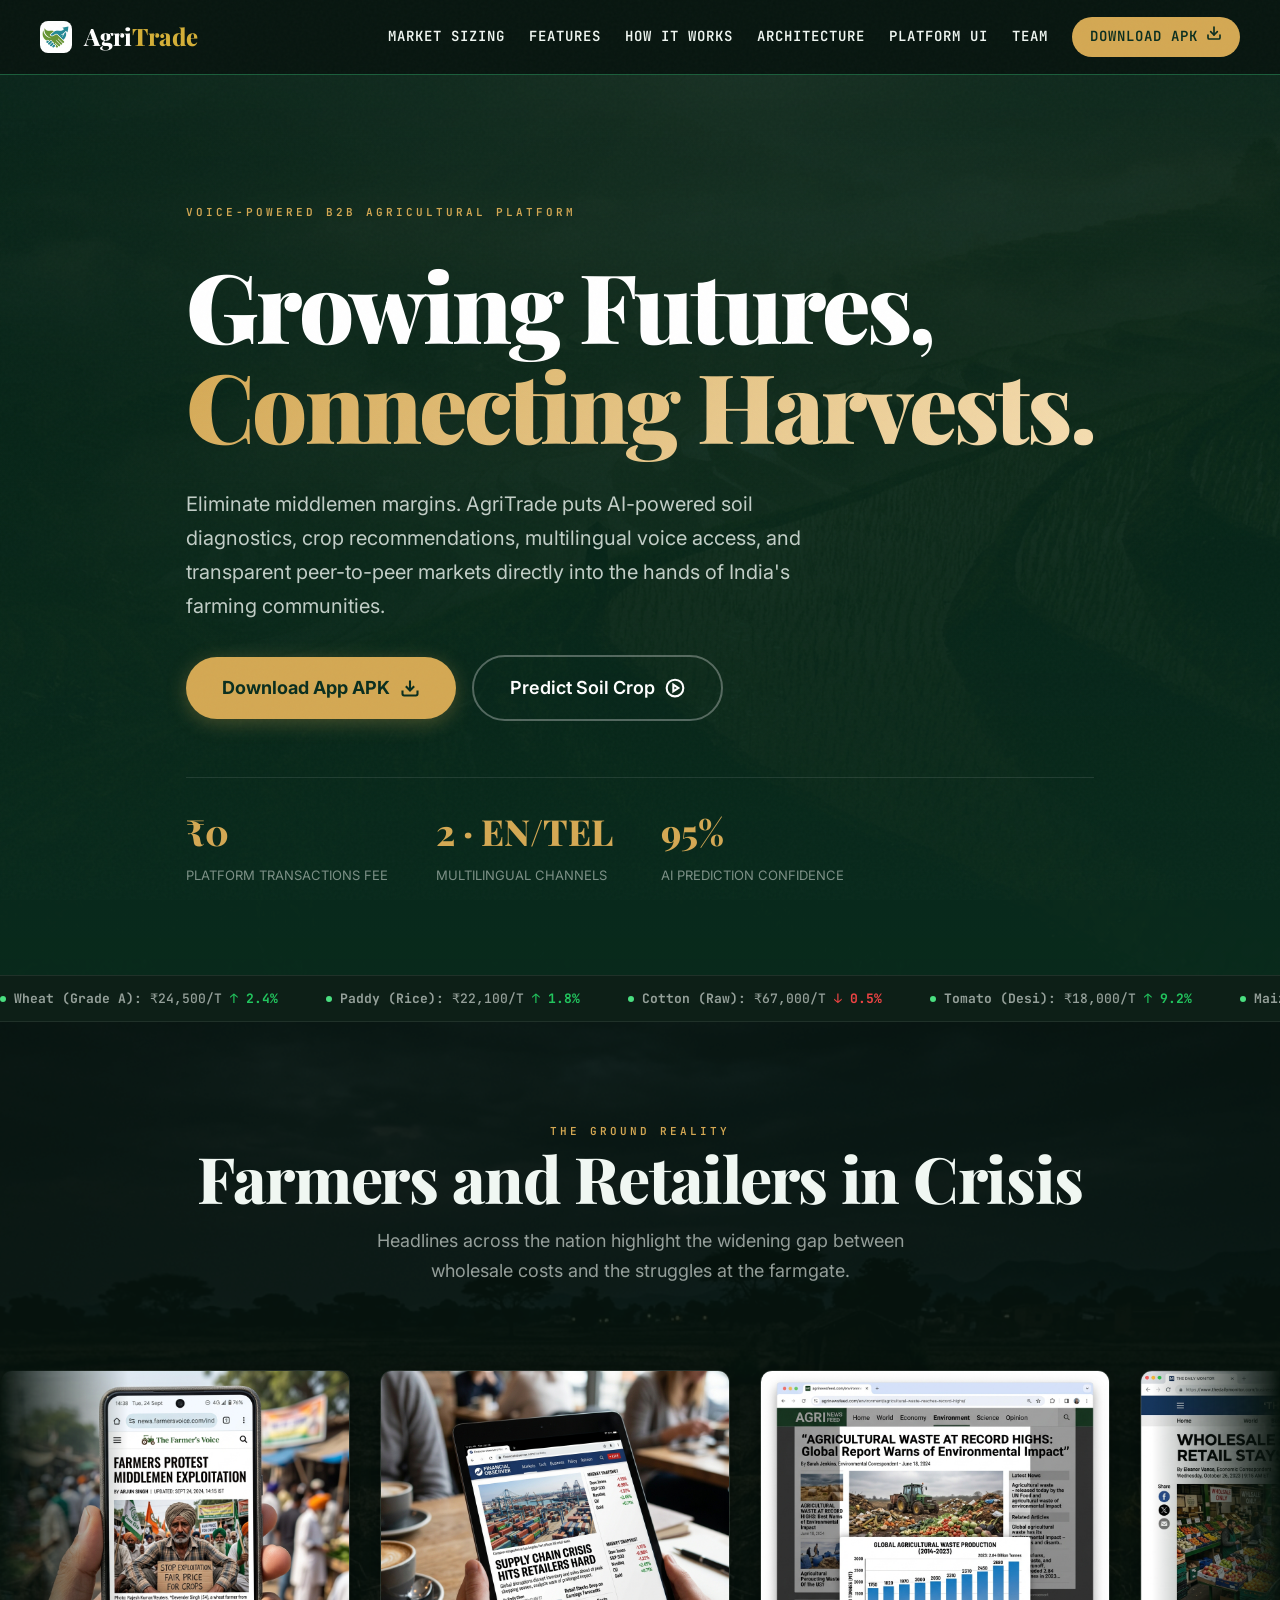
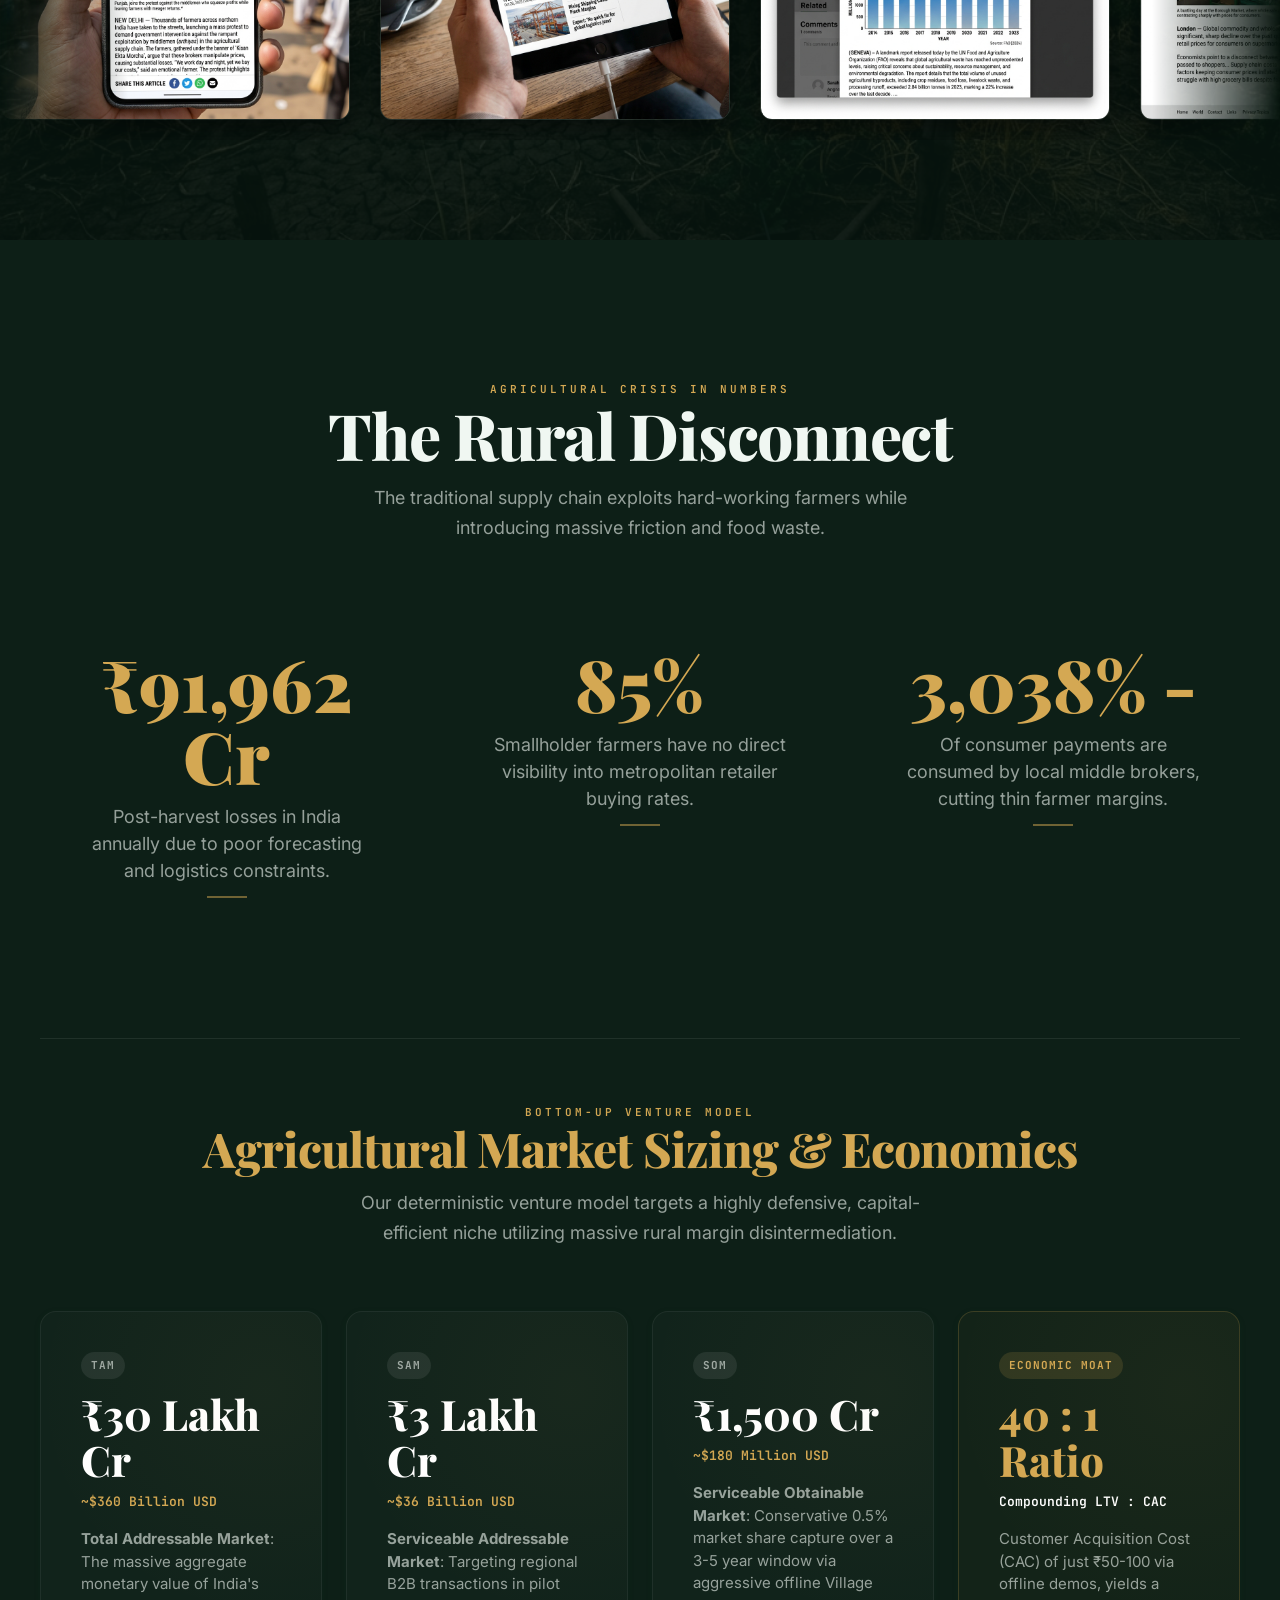
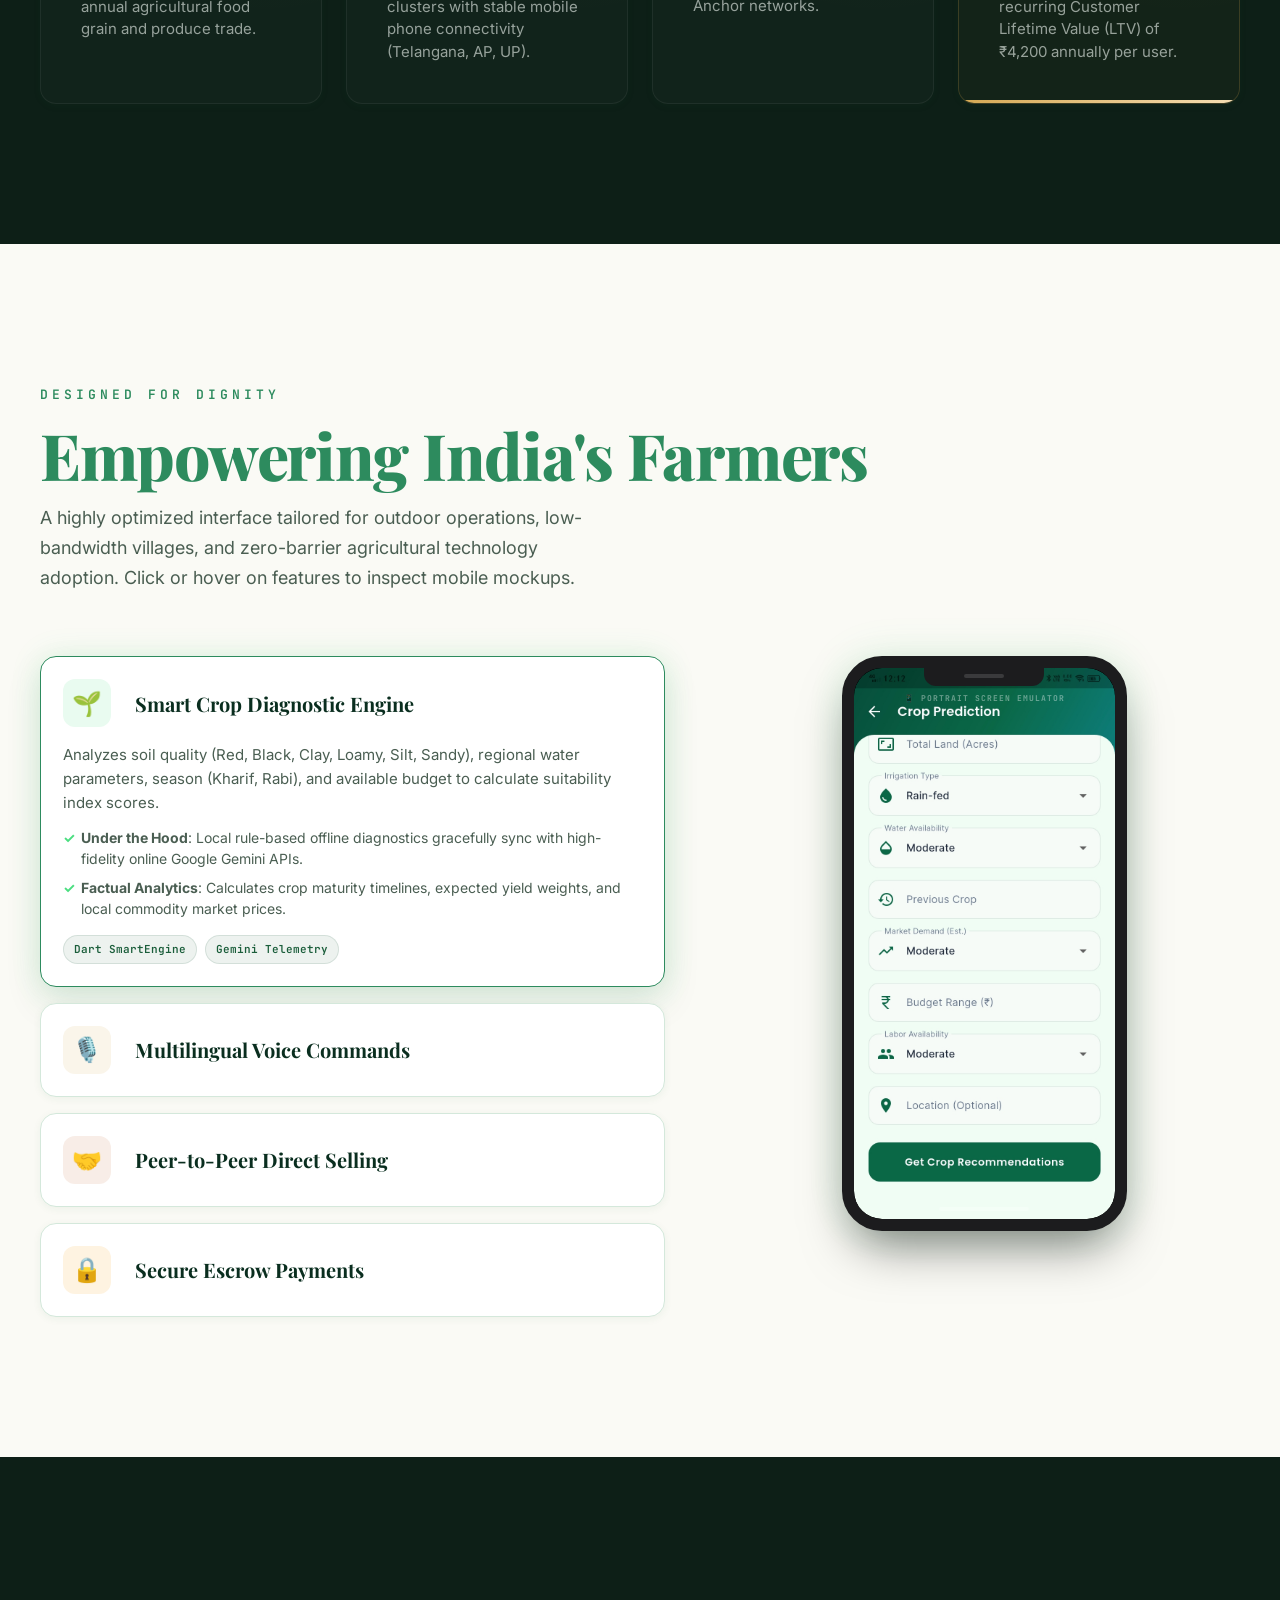
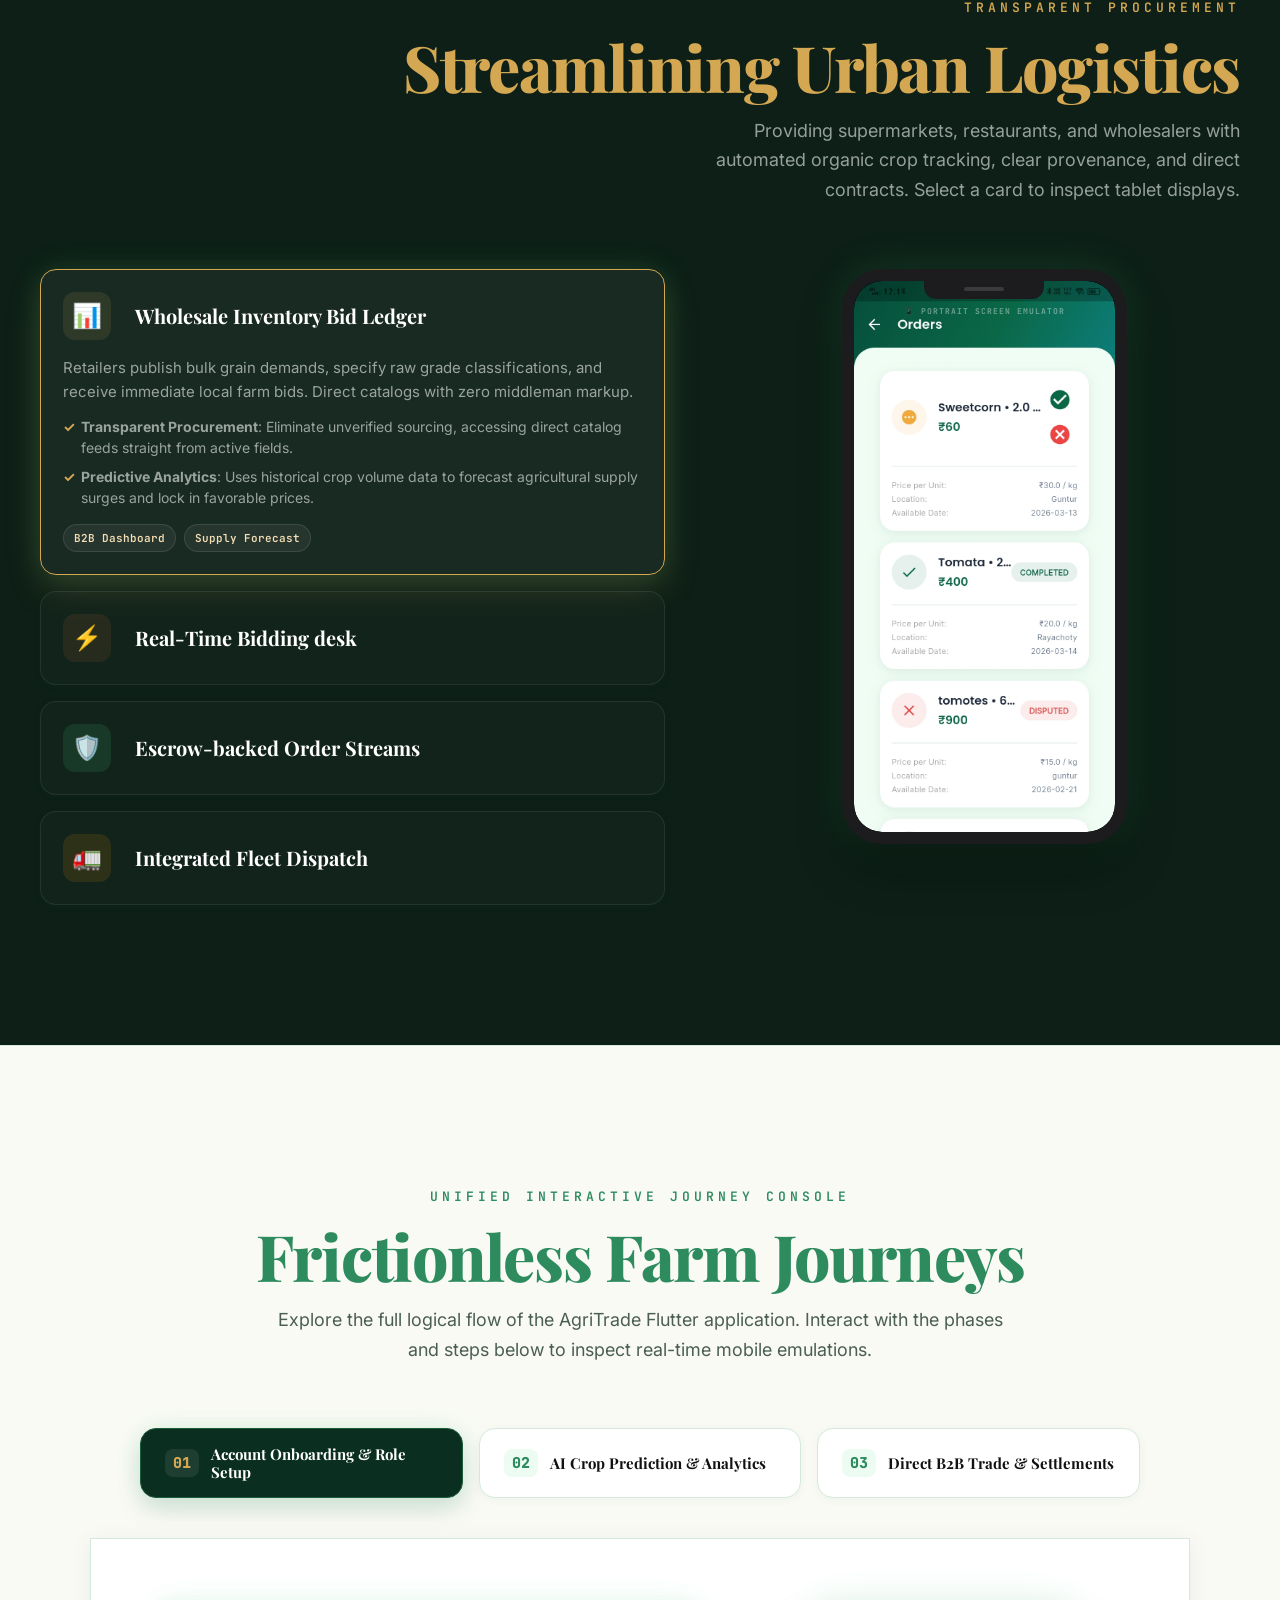
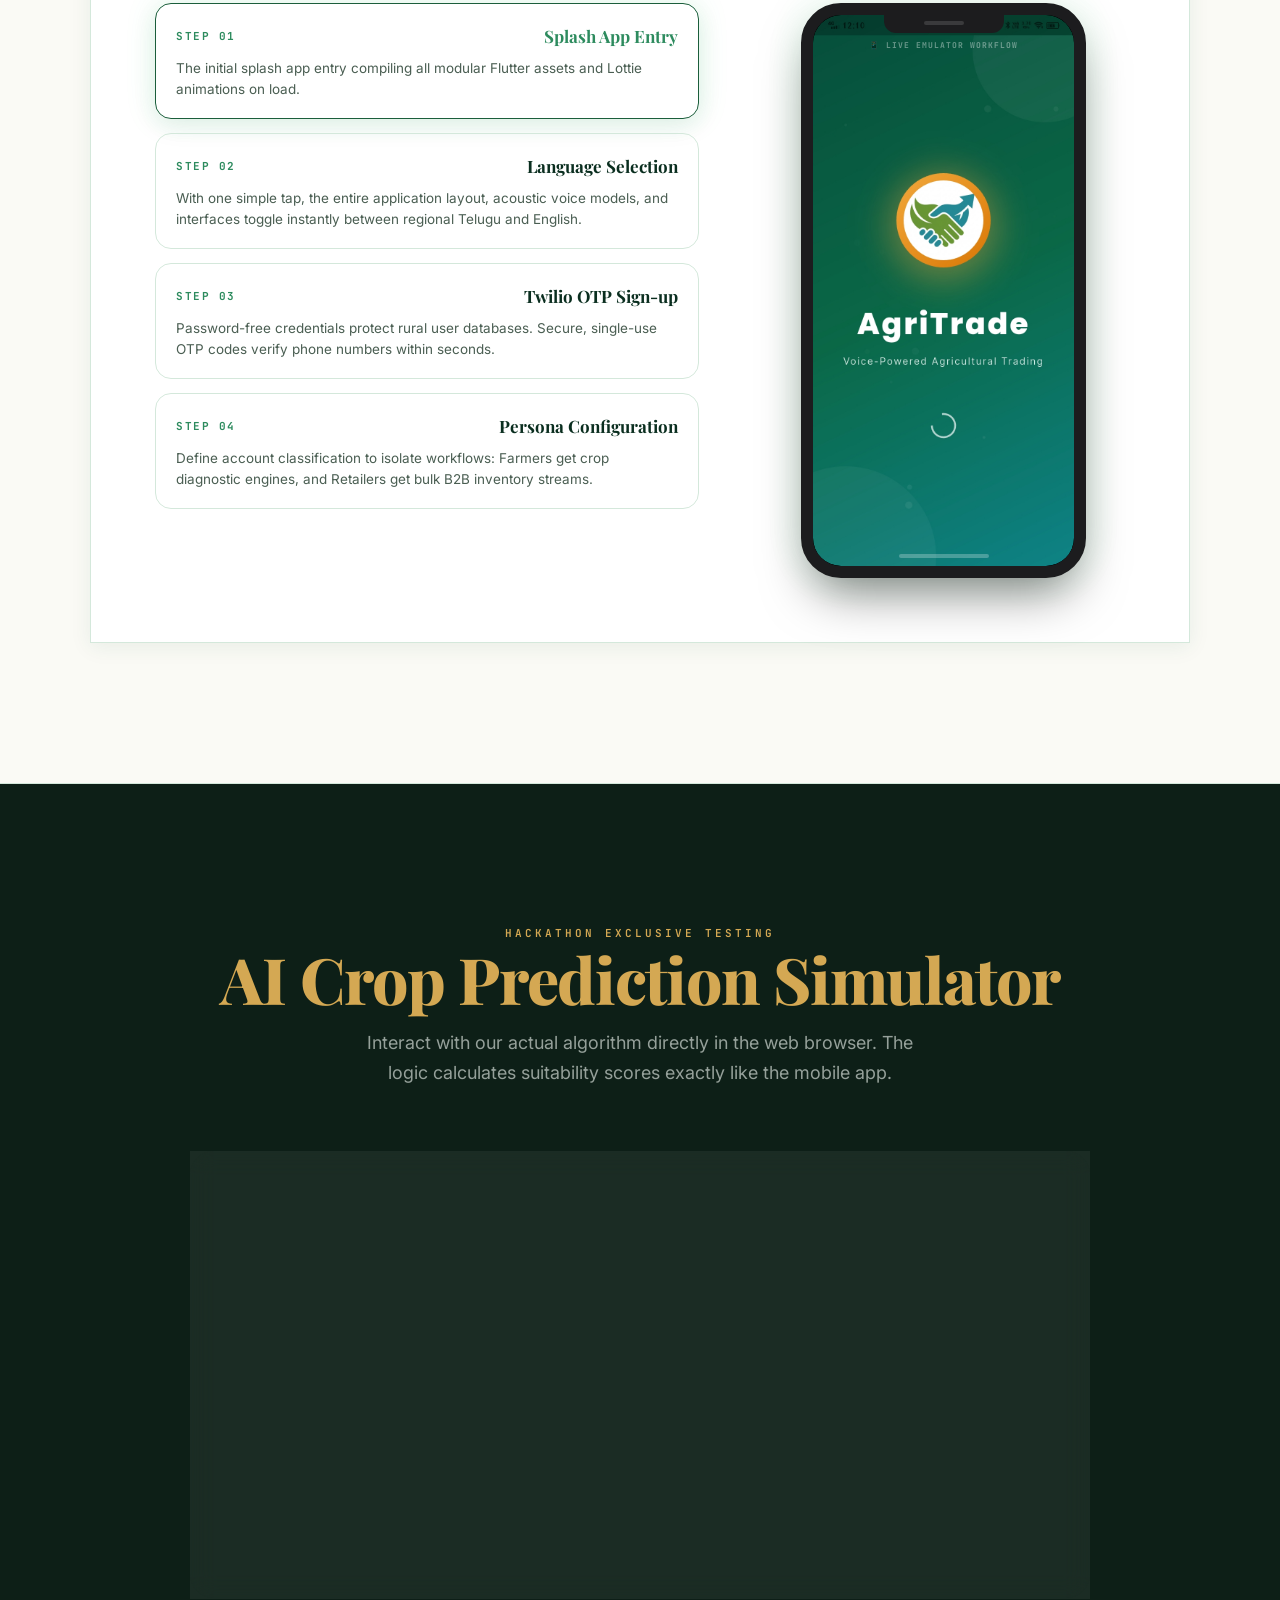
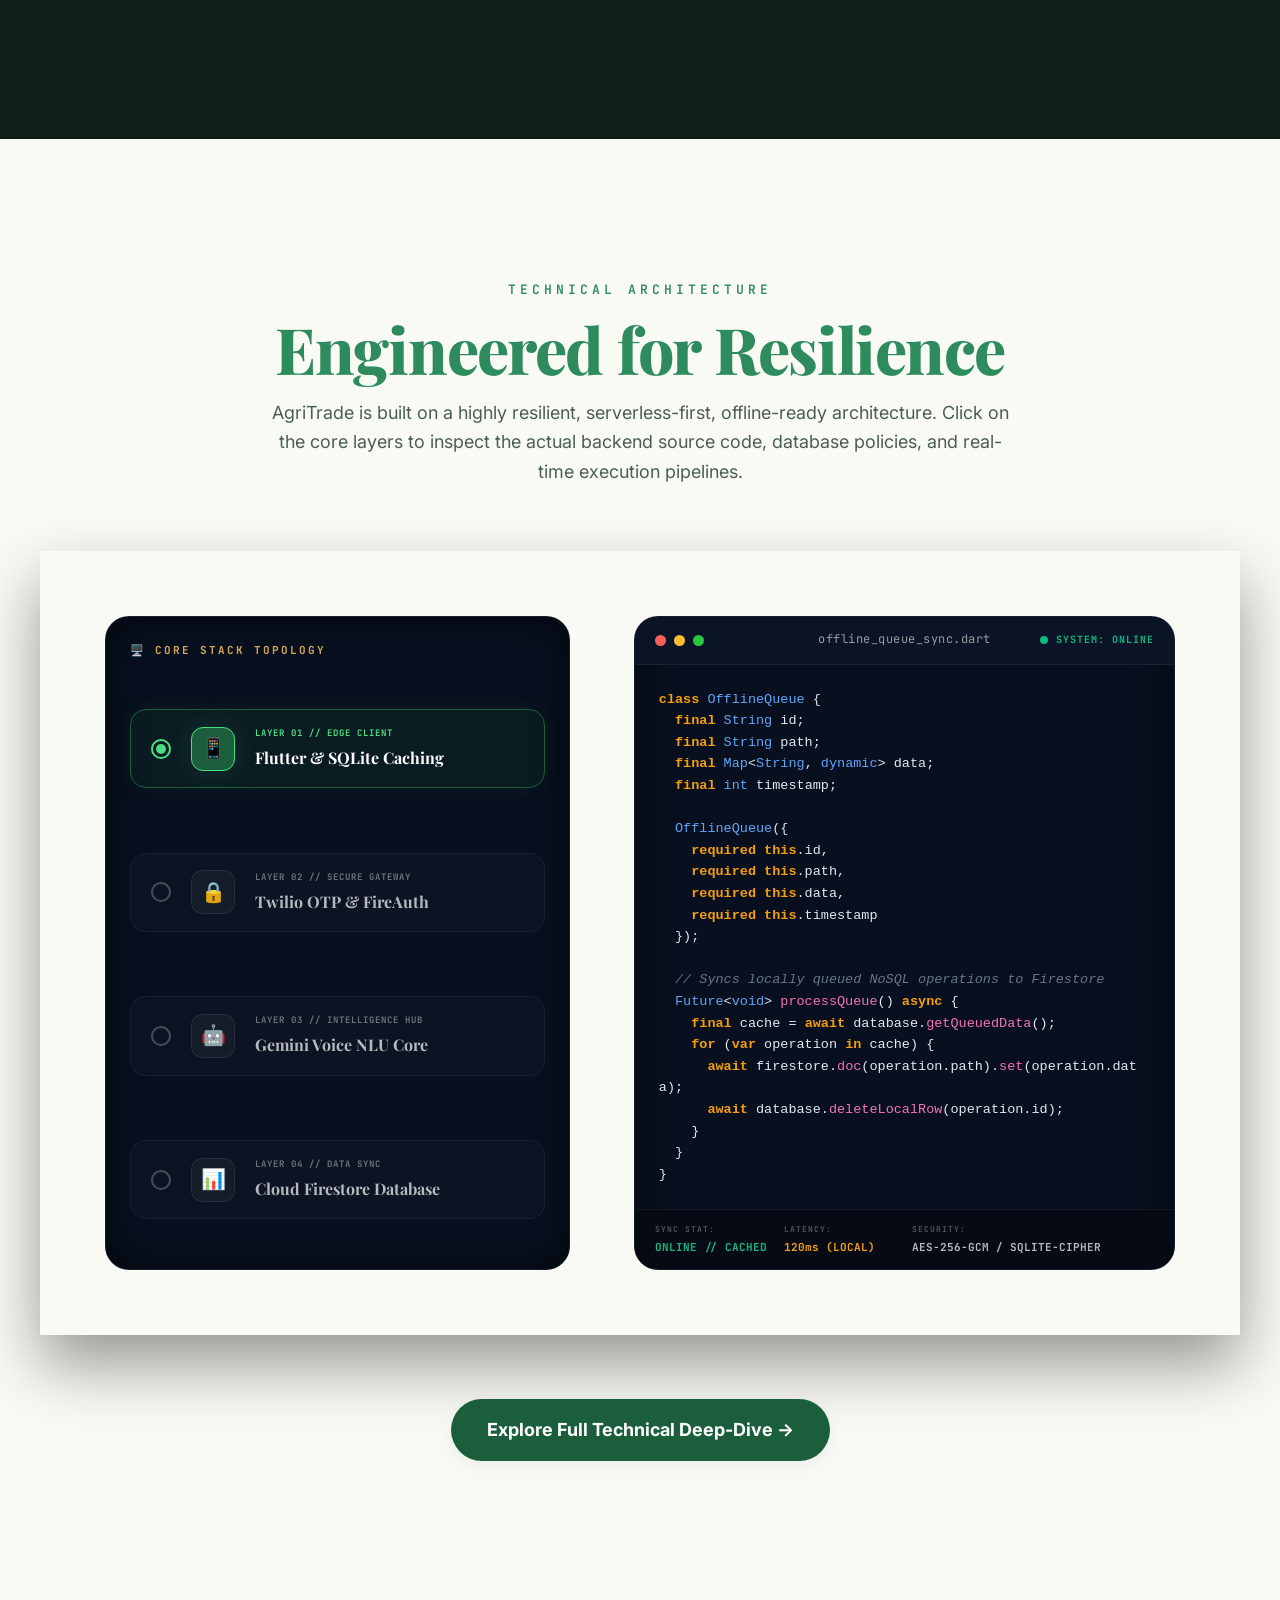
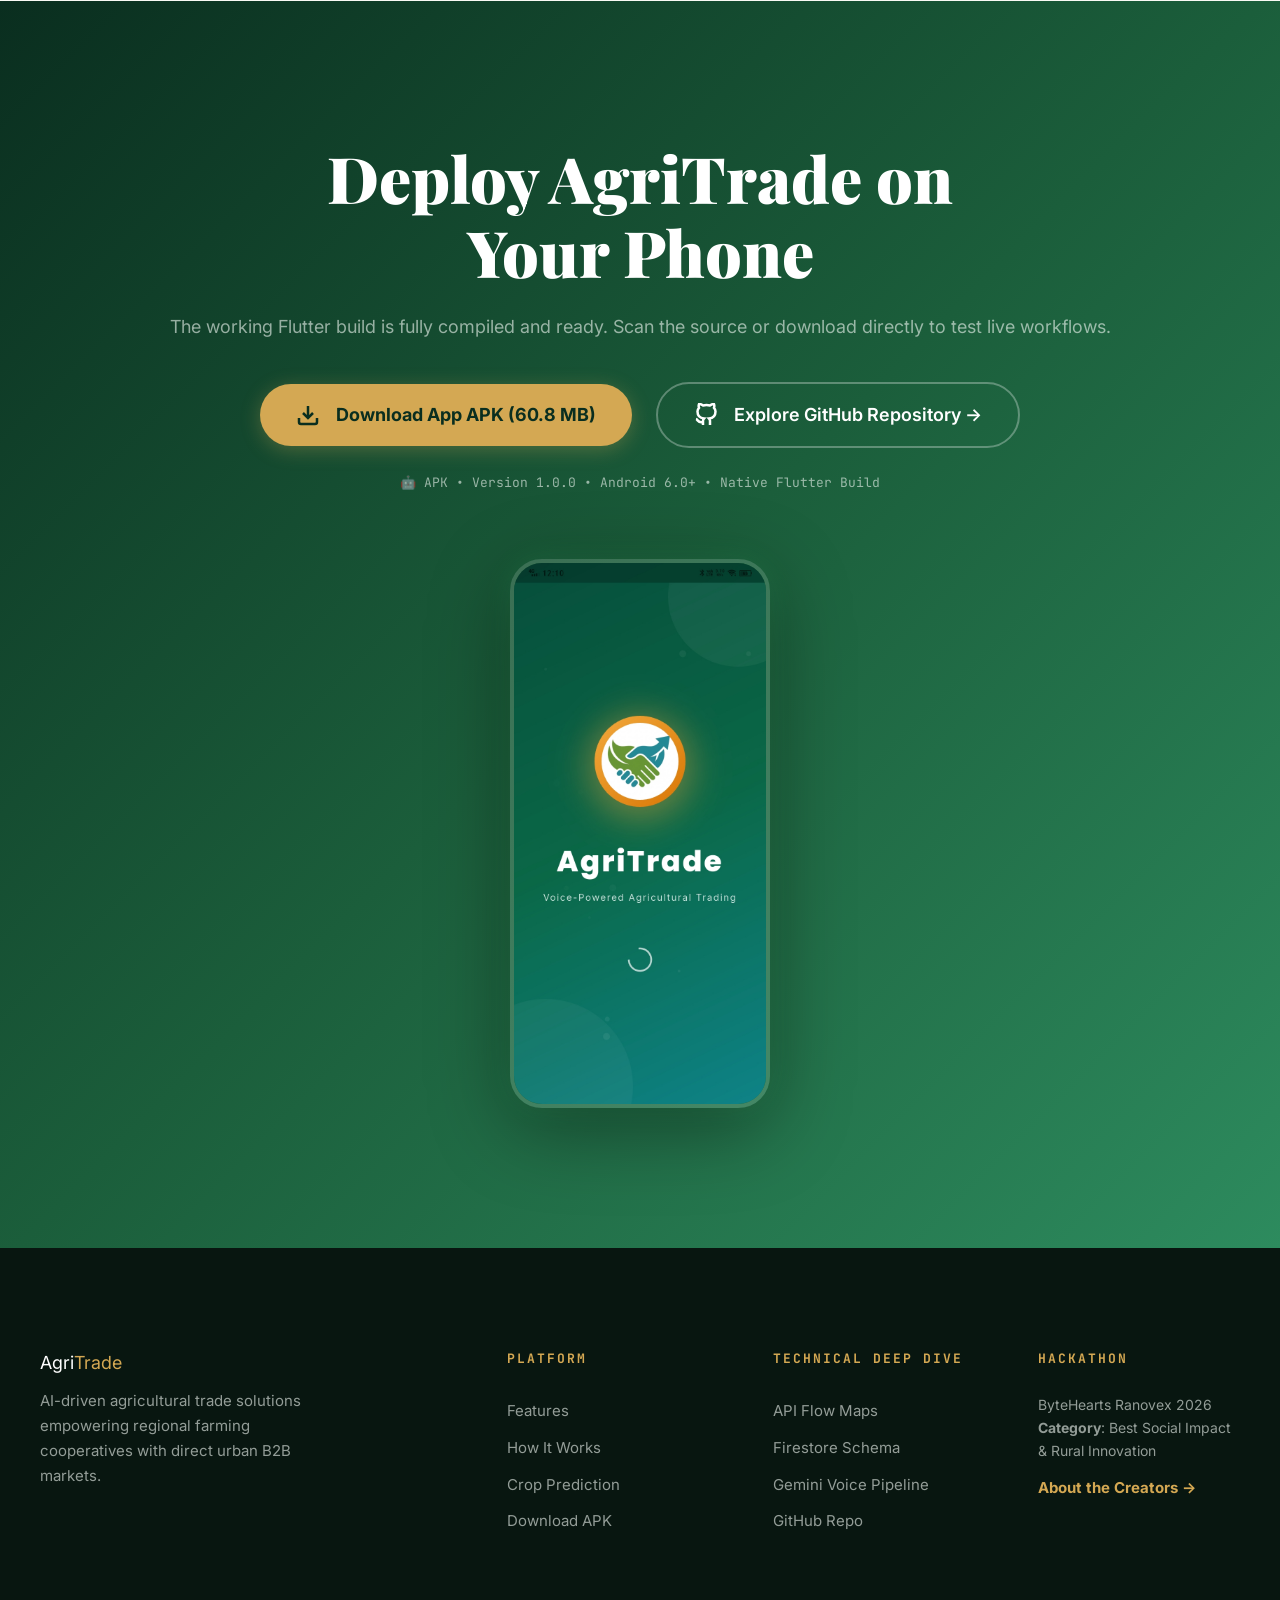
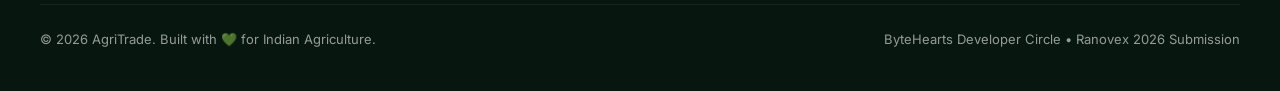
==== commit 4c7362a3: "Convert index.html nav to mobile hamburger and add smooth-scrolling to biometrics log console on tea" ====
--- a/index.html
+++ b/index.html
@@ -22,13 +22,18 @@
     <div style="font-family: var(--font-mono); font-size: 11px; color: var(--text-muted); margin-top: -8px; opacity: 0.8;">PRECISELY ORGANIC &middot; INTELLIGENTLY CONNECTED</div>
   </div>
 
-  <!-- ── Simple Static Navigation ── -->
+  <!-- ── Navigation with Mobile Hamburger ── -->
   <nav class="simple-nav">
     <a href="./index.html" class="simple-logo">
       <img src="./assets/images/app_icon.png" alt="AgriTrade Logo" style="height:32px; width:32px; border-radius:8px;">
       <span>Agri<span style="color:#d4af37">Trade</span></span>
     </a>
-    <div class="simple-links">
+    <button class="nav-hamburger" id="nav-hamburger" aria-label="Toggle navigation menu">
+      <span></span>
+      <span></span>
+      <span></span>
+    </button>
+    <div class="simple-links" id="nav-links">
       <a href="#market-metrics">Market Sizing</a>
       <a href="#features">Features</a>
       <a href="#how-it-works">How It Works</a>
@@ -41,6 +46,13 @@
       </a>
     </div>
   </nav>
+  <script>
+    document.getElementById('nav-hamburger').addEventListener('click', function() {
+      this.classList.toggle('active');
+      document.getElementById('nav-links').classList.toggle('open');
+    });
+  </script>
+
 
   <!-- ── Section 1: Hero Canvas Sequence ── -->
   <header class="hero" id="hero-section">
